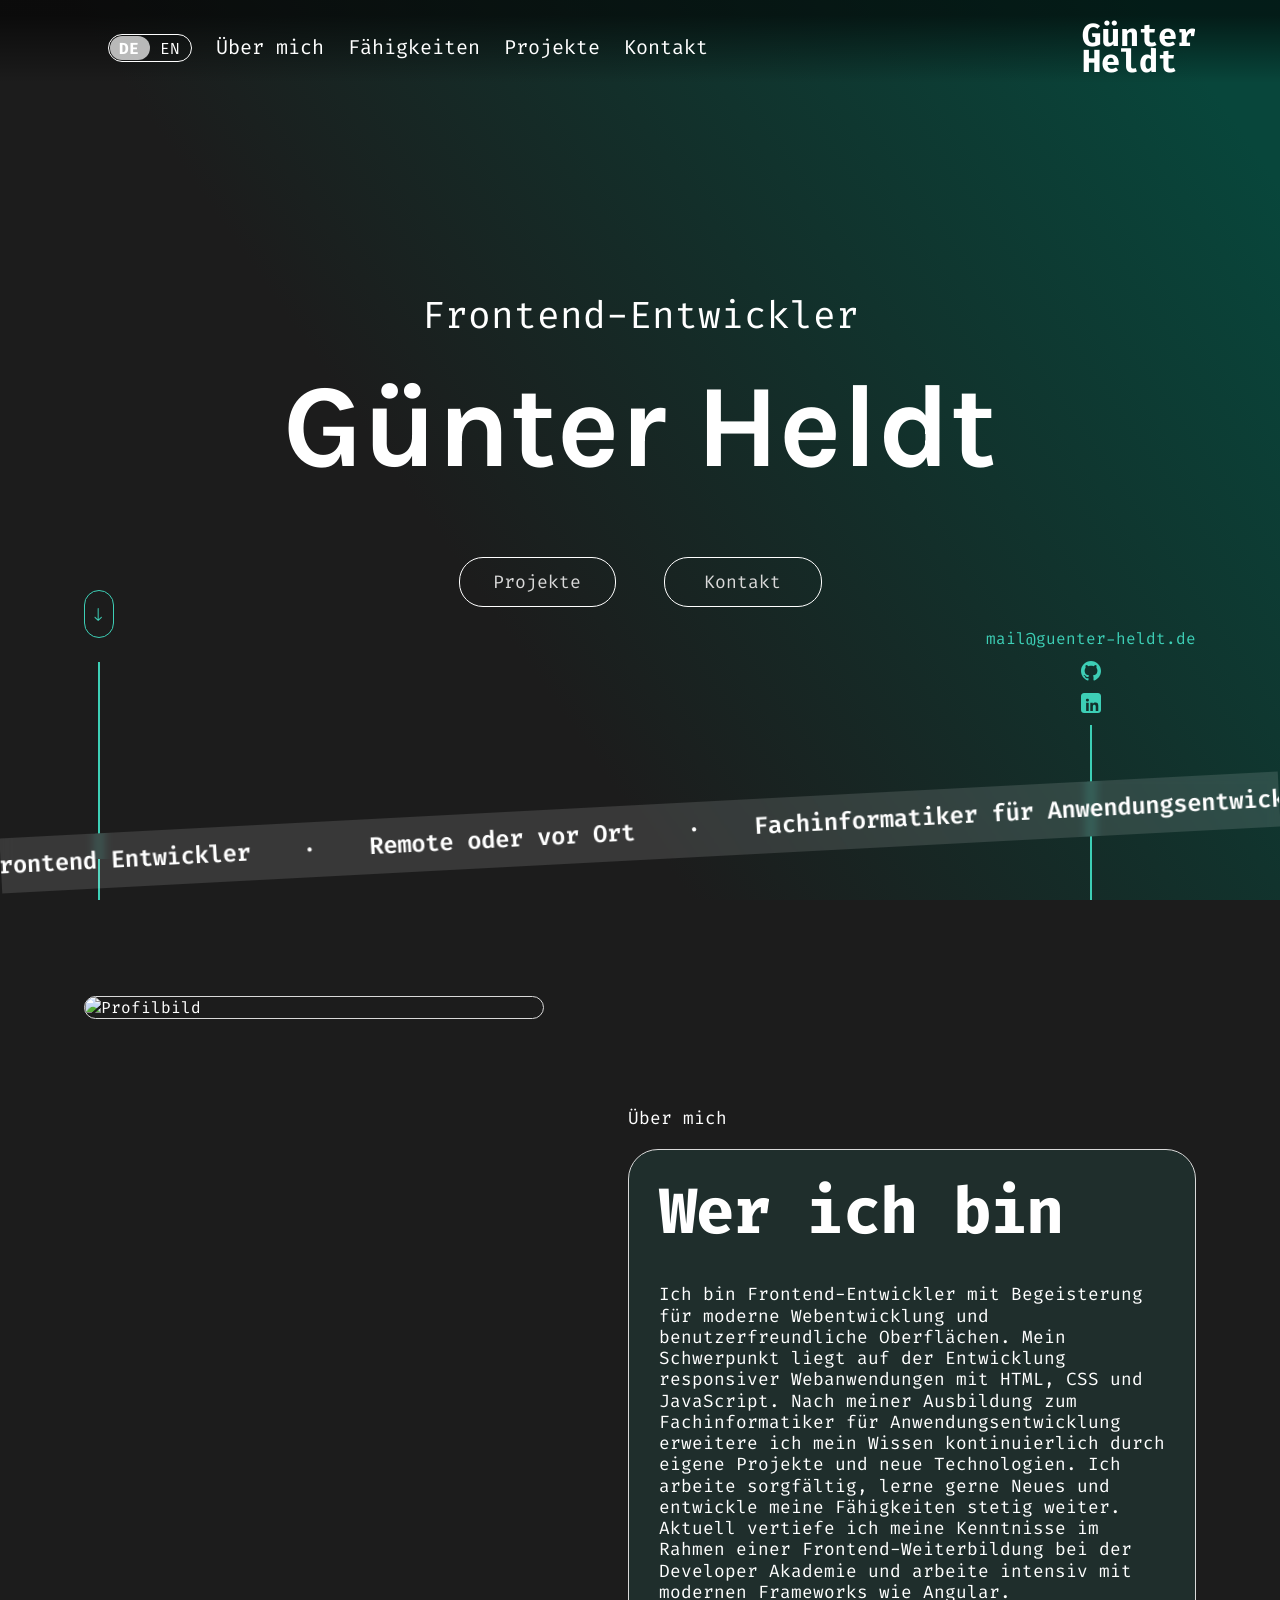
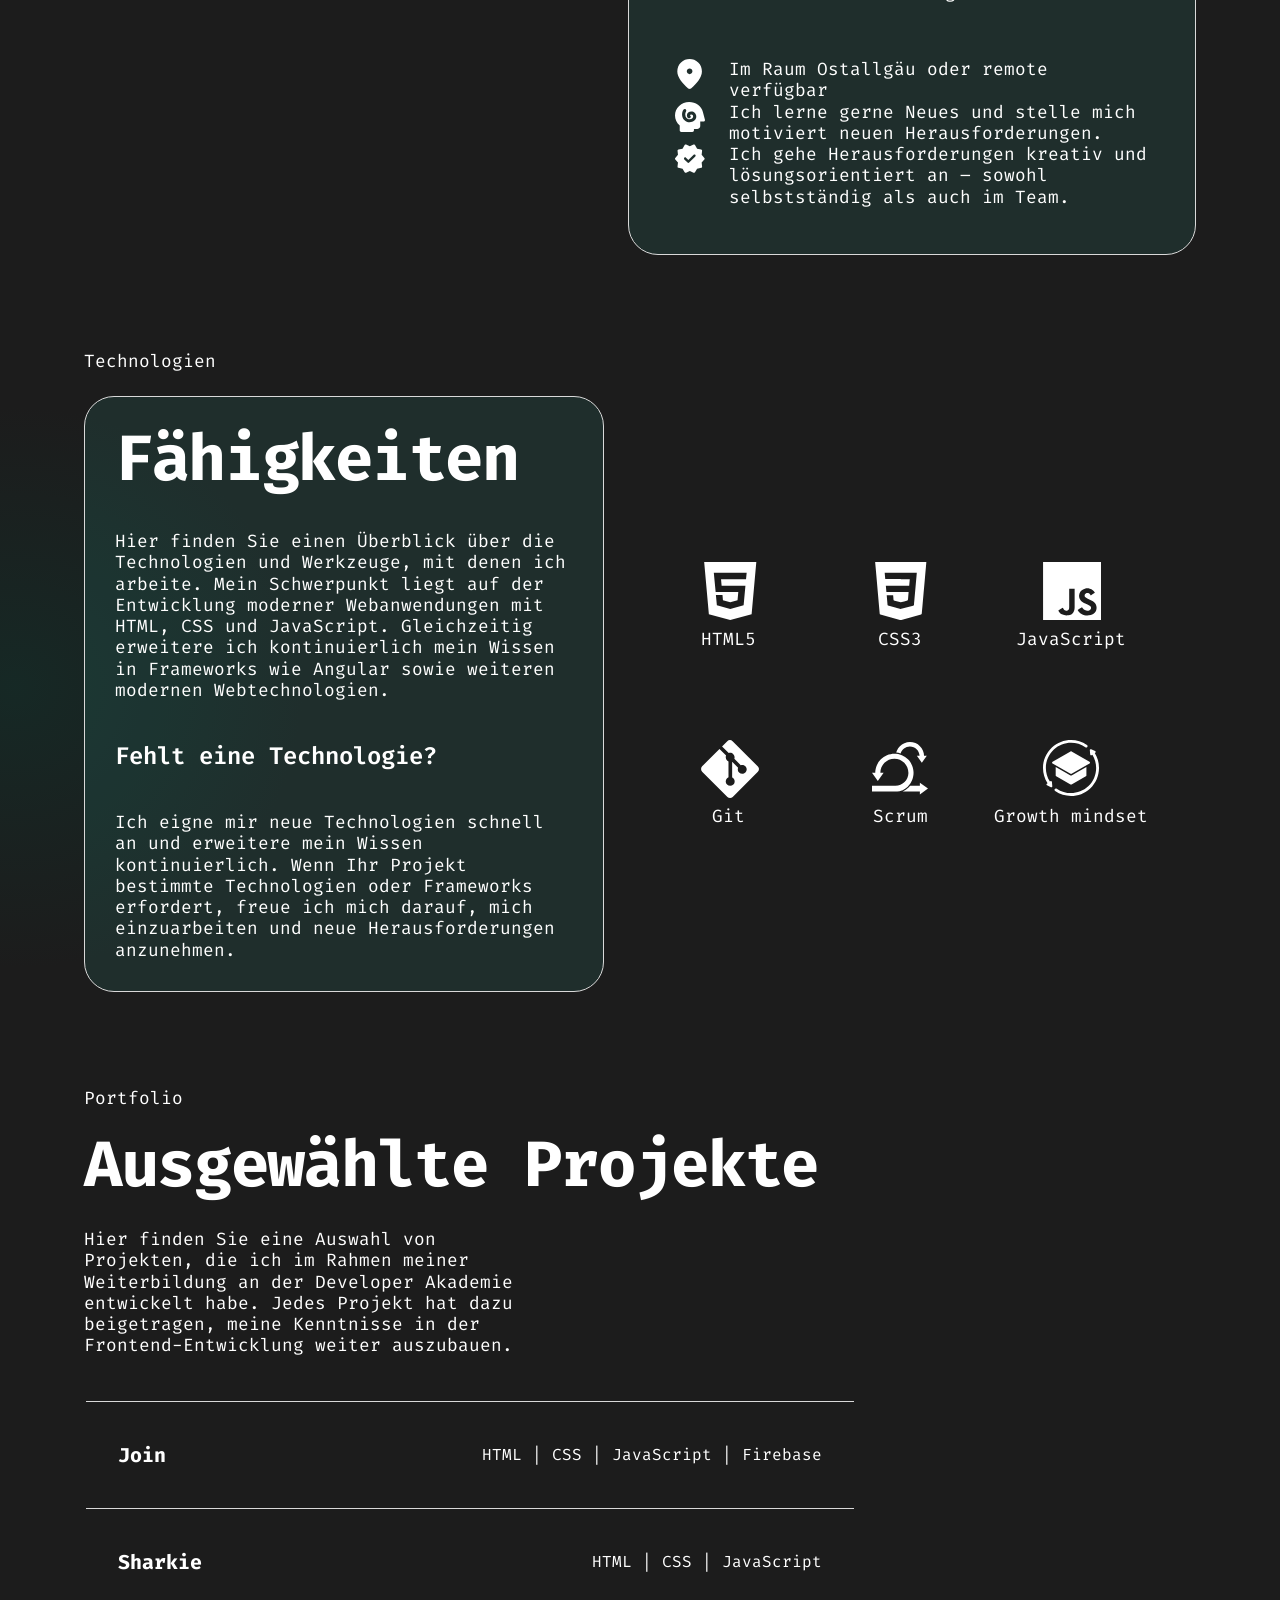
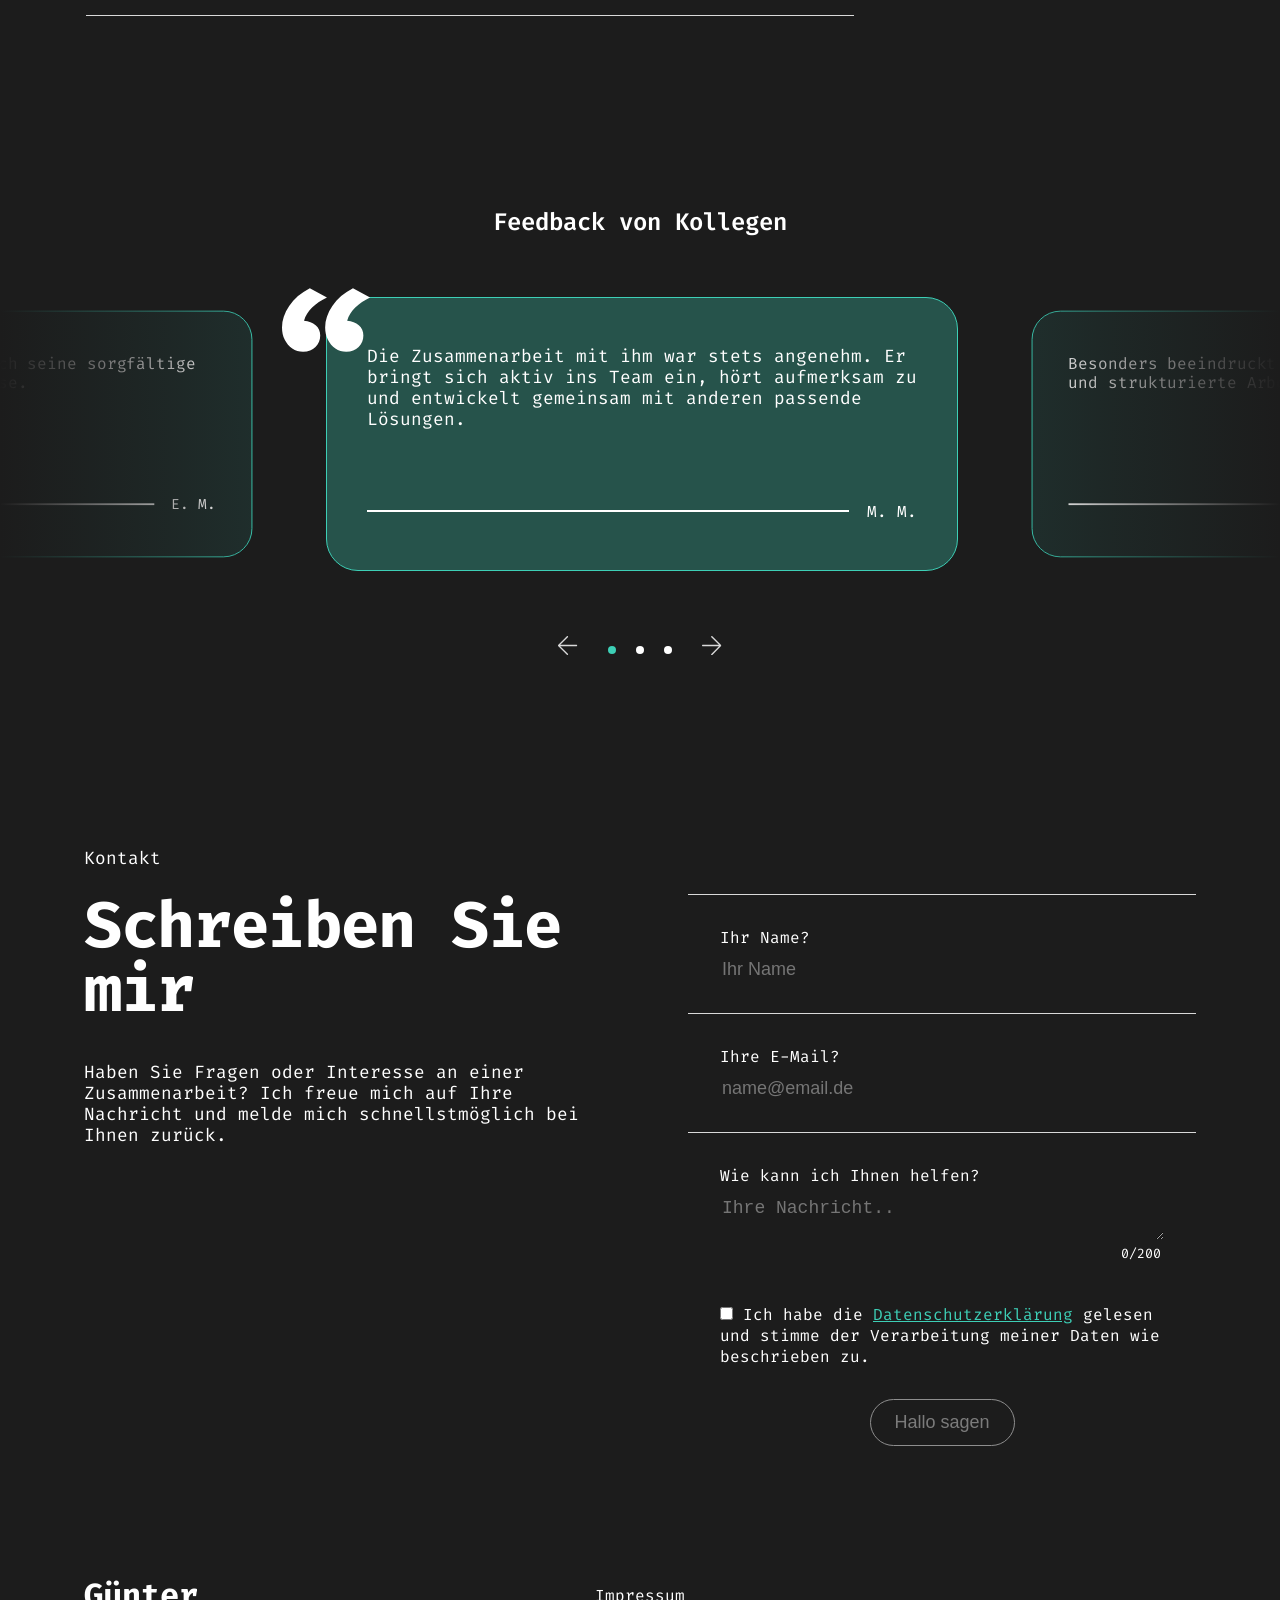
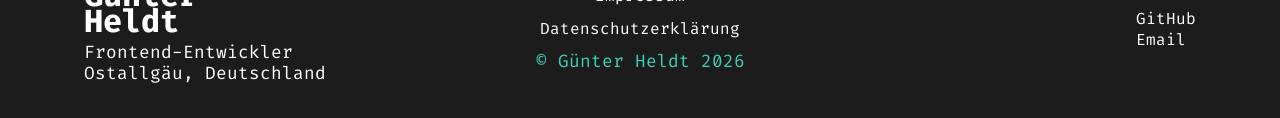
==== index.html @ fe618515 "refactor: style classes hover" ====
<!doctype html>
<html lang="de">
  <head>
    <meta charset="UTF-8" />
    <meta name="viewport" content="width=device-width, initial-scale=1.0" />
    <link rel="stylesheet" href="style.css" />
    <link rel="stylesheet" href="style/home-section.css" />
    <link rel="stylesheet" href="style/aboutme-section.css" />
    <link rel="stylesheet" href="style/skills-section.css" />
    <link rel="stylesheet" href="style/projects-section.css" />
    <link rel="stylesheet" href="style/contact-section.css" />
    <link rel="stylesheet" href="style/recommendation-section.css" />
    <link rel="stylesheet" href="style/dialog.css" />
    <link rel="stylesheet" href="style/imprint-privacypolicy.css" />
    <link rel="stylesheet" href="style/nav-footer.css" />
    <link rel="stylesheet" href="style/responsive.css" />
    <link rel="apple-touch-icon" sizes="57x57" href="assets/favicon/apple-icon-57x57.png" />
    <link rel="apple-touch-icon" sizes="60x60" href="assets/favicon/apple-icon-60x60.png" />
    <link rel="apple-touch-icon" sizes="72x72" href="assets/favicon/apple-icon-72x72.png" />
    <link rel="apple-touch-icon" sizes="76x76" href="assets/favicon/apple-icon-76x76.png" />
    <link rel="apple-touch-icon" sizes="114x114" href="assets/favicon/apple-icon-114x114.png" />
    <link rel="apple-touch-icon" sizes="120x120" href="assets/favicon/apple-icon-120x120.png" />
    <link rel="apple-touch-icon" sizes="144x144" href="assets/favicon/apple-icon-144x144.png" />
    <link rel="apple-touch-icon" sizes="152x152" href="assets/favicon/apple-icon-152x152.png" />
    <link rel="apple-touch-icon" sizes="180x180" href="assets/favicon/apple-icon-180x180.png" />
    <link
      rel="icon"
      type="image/png"
      sizes="192x192"
      href="assets/favicon/android-icon-192x192.png"
    />
    <link rel="icon" type="image/png" sizes="32x32" href="assets/favicon/favicon-32x32.png" />
    <link rel="icon" type="image/png" sizes="96x96" href="assets/favicon/favicon-96x96.png" />
    <link rel="icon" type="image/png" sizes="16x16" href="assets/favicon/favicon-16x16.png" />
    <link rel="manifest" href="assets/favicon/manifest.json" />
    <meta name="msapplication-TileColor" content="#ffffff" />
    <meta name="msapplication-TileImage" content="assets/favicon/ms-icon-144x144.png" />
    <meta name="theme-color" content="#ffffff" />
    <title>Günter Heldt</title>
    <script src="assets/icons/svg-library.js" defer></script>
    <script src="scripts/home-section.js" defer></script>
    <script src="scripts/aboutme-section.js" defer></script>
    <script src="scripts/skill-section.js" defer></script>
    <script src="scripts/projects-section.js" defer></script>
    <script src="scripts/recommendation-section.js" defer></script>
    <script src="scripts/contact-section.js" defer></script>
    <script src="scripts/i18n.js" defer></script>
    <script src="scripts/dialog.js" defer></script>
    <script src="scripts/templates/project-template.js" defer></script>
    <script src="scripts/footer.js" defer></script>
    <script src="script.js" defer></script>
  </head>
  <body onload="init()">
    <div class="navbar-background">
      <nav class="navbar">
        <div class="navbar-left" id="navbar-left">
          <input type="checkbox" id="toggle-language" class="input-language-toggle" />
          <label class="switch" id="language-switch" for="toggle-language">
            <span class="de">DE</span>
            <span class="en">EN</span>
          </label>
          <ul class="nav-links" id="nav-links">
            <li><a href="#aboutme" data-key="about-me">Über mich</a></li>
            <li><a href="#skills" data-key="skills">Fähigkeiten</a></li>
            <li><a href="#projects" data-key="projects">Projekte</a></li>
            <li><a href="#contact" data-key="contact">Kontakt</a></li>
          </ul>
        </div>
        <a href="/index.html" class="navbar-name-link">
          <span class="navbar-firstname">Günter</span>
          <span class="navbar-lastname">Heldt</span>
        </a>
        <button class="menu-toggle-button" id="menu-toggle" aria-label="Toggle Menu">
          <span class="menu-icon"></span>
          <span class="menu-icon"></span>
          <span class="menu-icon"></span>
        </button>
      </nav>
    </div>
    <div class="home-section-background">
      <section id="home" class="home-section">
        <p class="home-title" data-key="home-title">Frontend Entwickler</p>
        <h1 class="home-name" data-key="home-name">Günter Heldt</h1>
        <div class="title-buttons-container">
          <a class="home-button button" href="#projects">
            <span class="home-button-text" data-text="Projekte" data-key="projects">Projekte</span>
          </a>
          <a class="home-button button" href="#contact">
            <span class="home-button-text" data-text="Kontakt" data-key="contact">Kontakt</span>
          </a>
        </div>
        <div class="info-strip">
          <div class="info-track"></div>
        </div>
        <div class="scroll-down-container">
          <div class="scroll-down-arrow" id="scroll-down-arrow"></div>
          <div class="scroll-line" id="scroll-down-line"></div>
        </div>
        <div class="social-links-homeview">
          <div class="social-links-container" id="social-links-container">
            <a id="email-link" class="email-link" href="mailto: mail@guenter-heldt.de"></a>
          </div>
          <div class="social-links-line" id="social-links-line"></div>
        </div>
      </section>
    </div>
    <section id="aboutme">
      <div class="aboutme-section-content">
        <div class="aboutme-image-container">
          <img src="assets/images/profile/profile.jpg" alt="Profilbild" class="aboutme-image" />
        </div>
        <div class="aboutme-wrapper">
          <p class="aboutme-text-intro" data-key="about-me">Über mich</p>
          <div class="aboutme-text-container text-border-container">
            <h2 data-key="about-me-title">Wer bin ich</h2>
            <p data-key="about-me-description"></p>
            <ul>
              <li>
                <div id="location-icon"></div>
                <p data-key="about-me-location-text"></p>
              </li>
              <li>
                <div id="cognition-icon"></div>
                <p data-key="about-me-cognition-text"></p>
              </li>
              <li>
                <div id="releases-icon"></div>
                <p data-key="about-me-releases-text"></p>
              </li>
            </ul>
          </div>
        </div>
      </div>
    </section>
    <div class="skills-section-background">
      <section id="skills">
        <p class="section-headline" data-key="technologies">Technologien</p>
        <div class="skills-section-content">
          <div class="skillset-container text-border-container">
            <h2 data-key="skills"></h2>
            <p data-key="skills-description"></p>
            <h3 data-key="skills-other"></h3>
            <p data-key="skills-other-description"></p>
          </div>
          <div class="skill-badges-container" id="skill-badges-container"></div>
        </div>
      </section>
    </div>
    <section id="projects">
      <p class="section-headline" data-key="projects-intro">Portfolio</p>
      <div class="project-section-content">
        <div class="projects-head">
          <h2 data-key="projects-title">Ausgewählte Projekte</h2>
          <p class="project-description" data-key="projects-description">
            Entdecken Sie hier eine Auswahl meiner Arbeiten die ich während meiner Fortbildung bei
            der Developer Akademie erstellt habe.
          </p>
        </div>
        <div class="projects-list-container">
          <ul id="project-list" class="project-list">
            <li id="project-1" class="project-item"></li>
            <li id="project-2" class="project-item"></li>
          </ul>
          <div id="project-info-container" class="project-info-container"></div>
        </div>
      </div>
    </section>
    <section class="recommendation-section" id="recommendation">
      <div class="recommendation-section-content">
        <h3 class="recommendation-title" data-key="recommendation-title">
          Was meine Kollegen über mich sagen
        </h3>
        <div class="recommendation-slider-container" id="recommendation-slider-container">
          <div class="card-slider-container" id="card-slider-container">
            <div class="recommendation-card">
              <div class="quote-icon"></div>
              <p data-key="recommendation-description-1"></p>
              <div class="recommendation-author" data-key="recommendation-author-1">
                <div class="line"></div>
                <span class="colleagues">M. M.</span>
              </div>
            </div>
            <div class="recommendation-card">
              <div class="quote-icon"></div>
              <p data-key="recommendation-description-2"></p>
              <div class="recommendation-author" data-key="recommendation-author-2">
                <div class="line"></div>
                <span class="colleagues">E. M.</span>
              </div>
            </div>
            <div class="recommendation-card">
              <div class="quote-icon"></div>
              <p data-key="recommendation-description-3"></p>
              <div class="recommendation-author" data-key="recommendation-author-3">
                <div class="line"></div>
                <span class="colleagues">P. H.</span>
              </div>
            </div>
          </div>
        </div>
        <div class="recommendation-controls">
          <button class="recommendation-button-left button" id="prev-recommendation"></button>
          <div class="recommendation-dots-container" id="recommendation-dots-container"></div>
          <button class="recommendation-button-right button" id="next-recommendation"></button>
        </div>
      </div>
    </section>
    <section id="contact">
      <p class="content-headline" data-key="contact-intro">Kontaktieren Sie mich</p>
      <div class="contact-section-content">
        <div class="contact-left-part">
          <h2 data-key="contact-write-me">Schreiben Sie mir</h2>
          <p data-key="contact-description"></p>
        </div>
        <div class="contact-right-part">
          <form class="contact-form" id="contact-form" novalidate>
            <div class="form-group">
              <label for="name" data-key="contact-name">Ihr Name?</label>
              <input
                type="text"
                id="name"
                name="name"
                data-placeholder-key="contact-name-placeholder"
                required
              />
              <small class="validation-message" id="name-validation"></small>
            </div>
            <div class="form-group">
              <label for="email" data-key="contact-email">Ihre E-Mail?</label>
              <input
                type="email"
                id="email"
                name="email"
                data-placeholder-key="contact-email-placeholder"
                required
              />
              <small
                class="validation-message"
                id="email-validation"
                data-key="contact-email-validation"
              ></small>
            </div>
            <div class="form-group">
              <label for="message" data-key="contact-message">Wie kann ich Ihnen helfen?</label>
              <textarea
                id="message"
                name="message"
                data-placeholder-key="contact-message-placeholder"
                required
              ></textarea>
              <small
                class="validation-message"
                id="message-validation"
                data-key="contact-message-validation"
              ></small>
              <small class="char-count"><span id="char-count">0</span>/200</small>
            </div>
            <div class="form-group">
              <label for="privacy">
                <input type="checkbox" id="privacy" name="privacy" required />
                <span data-key="contact-privacy-prefix"></span>
                <a
                  class="imprint-privacy-policy-link"
                  role="button"
                  tabindex="0"
                  data-key="footer-privacy"
                >
                </a>
                <span data-key="contact-privacy-suffix"></span>
              </label>
              <small
                class="validation-message"
                id="privacy-validation"
                data-key="contact-privacy-validation"
              ></small>
            </div>
            <button
              class="send-button button"
              id="send-button"
              type="submit"
              data-key="contact-send"
              disabled
            ></button>
          </form>
        </div>
      </div>
    </section>
    <footer class="footer">
      <div class="footer-info">
        <a href="#home" class="navbar-name-link">
          <span class="navbar-firstname">Günter</span>
          <span class="navbar-lastname">Heldt</span>
        </a>
        <p class="footer-title" data-key="footer-title">Webentwickler</p>
        <p class="footer-location">Ostallgäu, Deutschland</p>
      </div>
      <div class="footer-middle">
        <a class="footer-legal-privacy" id="footer-impressum" data-key="footer-legal"></a>
        <a class="footer-legal-privacy" id="footer-privacy-policy" data-key="footer-privacy"></a>
        <p class="footer-copyright">&copy; Günter Heldt 2026</p>
      </div>
      <ul class="social-links">
        <li>
          <a href="https://github.com/guhe78" target="_blank" data-key="footer-github">GitHub</a>
        </li>
        <li><a href="mailto:mail@guenter-heldt.de" data-key="footer-email">Email</a></li>
      </ul>
    </footer>
    <dialog id="dialog"></dialog>
  </body>
</html>
---- style.css ----
@font-face {
  font-family: "Karla";
  font-style: normal;
  src: url("assets/fonts/karla/Karla-VariableFont_wght.ttf");
  font-weight: 100 900;
  font-display: swap;
}

@font-face {
  font-family: "Fira Code";
  font-style: normal;
  src: url("assets/fonts/fira_code/FiraCode-VariableFont_wght.ttf");
  font-weight: 100 900;
  font-display: swap;
}

:root {
  --section-width: 1440px;

  /* Farben */
  --color-dark: #1c1c1c;
  --color-dark-green: rgba(8, 70, 59, 1);
  --color-light-gray: rgb(217, 217, 217);

  --color-white-12: rgba(255, 255, 255, 0.12);
  --color-white-50: rgba(255, 255, 255, 0.5);
  --color-white-70: rgba(255, 255, 255, 0.7);
  --color-white-100: rgba(255, 255, 255, 1);
  --transparent: rgba(0, 0, 0, 0);
  --color-black-60: rgba(0, 0, 0, 0.6);
  --color-black-90: rgba(0, 0, 0, 0.9);
  --color-black-100: rgba(0, 0, 0, 1);
  --color-teal-10: rgba(61, 207, 182, 0.1);
  --color-teal-30: rgba(61, 207, 182, 0.3);
  --color-teal-100: rgba(61, 207, 182, 1);
  --color-dark-35: rgba(28, 28, 28, 0.35);
  --color-dark-100: rgba(28, 28, 28, 1);
  --color-dark-green-30: rgba(8, 70, 59, 0.3);
  --color-dark-gray: rgb(61, 61, 61);
}

* {
  margin: 0;
  box-sizing: border-box;
  scroll-behavior: smooth;
}

html {
  scroll-padding-top: 50px;
}

body {
  background-color: var(--color-dark-100);
  color: var(--color-white-100);
  display: flex;
  flex-direction: column;
  align-items: center;
  font-family: "Fira Code";

  overflow-x: hidden;

  gap: 96px;

  hyphens: auto;
}

section {
  max-width: var(--section-width);
  width: 100%;
  padding: 0 clamp(16px, calc(-13.714px + 7.619vw), 96px);

  display: flex;
  flex-direction: column;
  justify-content: center;
  gap: 24px;
}

h1 {
  font-family: "Karla";
  font-size: clamp(3.875rem, 6.286vw + 2.343rem, 8rem);
  font-weight: 700;
  line-height: 1.1;
  margin: 0;
}

h2 {
  font-family: "Fira Code";
  font-size: 4rem;
  letter-spacing: -0.02em;
  line-height: 1;
  margin: 0;
}

h3 {
  font-size: 1.5rem;
  font-weight: 600;
  line-height: 1.3;
  margin: 0;
}

h4 {
  font-size: clamp(1.1rem, 1.5vw, 1.25rem);
  font-weight: 600;
  line-height: 1.4;
  margin: 0;
}

p {
  font-size: clamp(1rem, 0.9678rem + 0.1747vw, 1.125rem);
  line-height: 1.2;
  margin: 0;
}

a {
  text-decoration: none;
  color: var(--color-white-100);
}

a:hover {
  cursor: pointer;
}

ul {
  padding: 0;
}

.karla-font {
  font-family: "Karla";
}

.fira-font {
  font-family: "Fira Code";
}

.button {
  background-color: transparent;
  color: var(--color-light-gray);
  font-size: 18px;

  text-align: center;
}

.button:hover {
  cursor: pointer;
}

.section-content {
  display: flex;
  justify-content: center;
  align-items: center;
  gap: 64px;
}

.text-border-container {
  display: flex;
  flex-direction: column;

  border: 1px solid #d9d9d9;
  background-color: #3dcfb61a;
  border-radius: 30px;
  padding: 30px;
  gap: 40px;
}

p.font-bold {
  font-weight: bold;
}

.text-side-by-side {
  display: flex;
  justify-content: space-between;
  padding: 32px;
}
---- style/home-section.css ----
.home-section-background {
  width: 100%;
  display: flex;
  flex-direction: column;
  align-items: center;
  background: linear-gradient(
    55.22deg,
    var(--color-dark-100) 36.26%,
    var(--color-dark-green) 93.28%
  );

  position: relative;
  z-index: 1;
  overflow-x: clip;
}

.home-section {
  height: 100vh;

  display: flex;
  flex-direction: column;
  align-items: center;
  justify-content: center;

  overflow-x: clip;
}

.home-title {
  font-family: "Fira Code";
  font-size: clamp(1.5rem, 1.404vw + 1.237rem, 2.5rem);
  text-align: center;
}

.home-name {
  text-align: center;
  white-space: nowrap;
}

.title-buttons-container {
  display: flex;
  max-width: 363px;
  width: 100%;
  gap: 48px;
  padding-top: 40px;
}

.home-button {
  padding: 12px 24px;
  border: 1px solid var(--color-white-100);
  border-radius: 24px;
  width: min(172px, 100%);
  overflow: hidden;
}

.home-button:hover {
  color: var(--color-white-50);
  border: 1px solid var(--color-white-50);
}

.home-button-text {
  position: relative;
  display: inline-block;
  white-space: nowrap;
}

.home-button-text::after {
  content: attr(data-text);
  position: absolute;
  left: 700%;
  top: 0;
  white-space: nowrap;
}

.home-button:hover .home-button-text {
  animation: homeButtonSwap 2s ease-in-out infinite;
}

@keyframes homeButtonSwap {
  0% {
    transform: translateX(0);
  }
  100% {
    transform: translateX(-700%);
  }
}

.info-strip {
  transform: rotate(-3deg);
  position: absolute;
  bottom: 40px;

  padding: 12px 32px;

  display: flex;
  align-items: center;
  background-color: var(--color-white-12);
  backdrop-filter: blur(5.3px);

  overflow: hidden;
  width: 100%;

  pointer-events: none;
  z-index: 3;
}

.info-track {
  display: flex;
  align-items: center;
  gap: 56px;
}

.info-track svg {
  flex-shrink: 0;
  display: block;
}

.info-item {
  flex-shrink: 0;
}

.scroll-down-container,
.social-links-homeview {
  position: absolute;
  bottom: 0;
  color: var(--color-teal-100);

  display: flex;
  flex-direction: column;
  align-items: center;
}

.scroll-down-container {
  left: clamp(16px, calc(-13.714px + 7.619vw), 96px);
  gap: 24px;
}

.scroll-down-arrow:hover {
  cursor: pointer;
  background-color: var(--color-white-50);
}

.social-links-homeview {
  right: clamp(16px, calc(-13.714px + 7.619vw), 96px);
  gap: 12px;
}

.email-text {
  writing-mode: sideways-lr;
}

.email-symbol {
  width: 20px;
  height: 20px;
}

.social-links-container {
  display: flex;
  flex-direction: column;
  justify-content: center;
  align-items: center;
  gap: 12px;
  transform: none;
}

.social-links-container a {
  color: var(--color-teal-100);
  display: inline-flex;
  align-items: center;
  justify-content: center;
  transform: none;

  position: relative;
}

.social-links-container a:hover {
  cursor: pointer;
  color: var(--color-white-100);
}

.social-links-container a::after {
  font-size: 24px;
  content: "•";
  position: absolute;
  left: 20px;
  top: 50%;
  transform: translateY(-50%);

  opacity: 0;
  transition: opacity 0.3s;
}

.social-links-container a:hover::after {
  opacity: 1;
}

.scroll-down-arrow {
  display: flex;
  justify-content: center;
  align-items: center;
  width: 30px;
  height: 48px;
  border: 1px solid var(--color-teal-100);
  border-radius: 100px;
}

.scroll-down-arrow svg {
  color: var(--color-teal-100);
  display: block;
  animation: scrollArrowDownBounce 1.4s ease-in-out infinite;
  will-change: transform;
}

@keyframes scrollArrowDownBounce {
  0% {
    transform: translateY(0);
  }
  50% {
    transform: translateY(8px);
  }
  100% {
    transform: translateY(0);
  }
}

.scroll-line {
  height: clamp(224px, calc(218.057px + 1.524vw), 240px);
}

.social-links-line {
  height: clamp(112px, calc(84.514px + 7.048vw), 186px);
}

.scroll-line,
.social-links-line {
  border: 1px solid var(--color-teal-100);
}

.make-visible {
  display: flex;
}

.make-not-visible {
  display: none;
}
---- style/aboutme-section.css ----
.aboutme-section-content {
  display: flex;
  justify-content: space-between;
  gap: clamp(16px, calc(-13.714px + 7.619vw), 96px);
}

.aboutme-image-container {
  flex: 1;
  width: fit-content;
}

.aboutme-image-container img {
  display: block;
  width: min(100%, 568px);
  height: auto;
  border: 1px solid var(--color-light-gray);
  border-radius: 30px;
}

.aboutme-wrapper {
  display: flex;
  flex-direction: column;
  gap: 20px;

  margin-top: 112px;
}

.aboutme-text-container {
  flex: 1;
  width: 100%;
  max-width: 568px;
}

.aboutme-text-container ul {
  list-style: none;
}

.aboutme-text-container ul li {
  display: flex;
  gap: 24px;
}
---- style/skills-section.css ----
.skills-section-background {
  width: 100%;
  display: flex;
  justify-content: center;
  background: radial-gradient(
    22.43% 43.85% at 1.22% 52.45%,
    var(--color-dark-green-30) 0%,
    var(--color-dark-100) 100%
  );
}

.skills-section-content {
  display: flex;
  align-items: center;
  justify-content: center;
}

.skillset-container {
  max-width: 520px;
  width: 100%;
}

.skill-badges-container {
  display: flex;
  justify-content: center;

  flex-wrap: wrap;
  gap: clamp(40px, calc(28.114px + 3.048vw), 72px);
}

.skill-item {
  display: flex;
  flex-direction: column;
  justify-content: space-between;
  align-items: center;
  gap: 8px;
  max-width: 50%;
  width: 104px;
  height: 110px;
  overflow: visible;

  padding: 10px 14px;
}

.skill-item svg {
  transition: transform 0.3s ease;
}

.skill-item svg:hover {
  scale: 1.1;
}

.skill-item p {
  text-align: center;
  white-space: nowrap;
}
---- style/projects-section.css ----
.projects-section {
  gap: 32px;
}

.project-head-intro {
  position: absolute;
  top: -40px;
  left: 0px;
}

.projects-section > div {
  width: 100%;
}

.projects-list-container {
  display: flex;
  justify-content: center;
  gap: 41px;
  padding-top: 32px;
}

.project-info-container {
  display: flex;
  justify-content: center;
  align-items: center;
  width: clamp(180px, 30vw, 300px);
}

.project-description {
  width: clamp(0px, 100%, 456px);
  max-width: 100%;
  padding-top: 32px;
}

.project-list {
  list-style: none;
  padding: 12px 0;
  width: clamp(600px, 60vw, 880px);
}

.project-item {
  display: flex;
  justify-content: space-between;
  padding: 40px 32px;
  border-top: 1px solid var(--color-light-gray);
}

.project-list .project-item:last-child {
  border-bottom: 1px solid var(--color-light-gray);
}

.project-item:hover {
  background-color: var(--color-white-12);
  cursor: pointer;
}

.project-image {
  position: relative;
  display: inline-block;
}

.project-image img {
  width: 100%;
  max-width: 295px;
  border-radius: 16px;
}

.project-image::after {
  border-radius: 16px;

  content: "";
  position: absolute;
  top: 15px;
  left: 15px;
  width: 100%;
  height: 100%;
  z-index: -1;

  background: repeating-linear-gradient(
    135deg,
    var(--color-white-100) 0 1.5px,
    transparent 0px 15px
  );
}

.project-1 {
  align-self: flex-start;
}

.project-2 {
  align-self: center;
}

.project-3 {
  align-self: flex-end;
}

.project-name {
  font-weight: bold;
  font-size: 1.25rem;
}

.project-tech {
  display: flex;
  align-items: center;
}

.project-dialog-content {
  background: linear-gradient(
    55.22deg,
    var(--color-dark-100) 36.26%,
    var(--color-dark-green) 93.28%
  );
  max-width: 1248px;
  width: 100%;
  max-height: min(90dvh, 900px);
  overflow: hidden;
  padding: 91px 80px;
  border: 1px solid rgba(61, 207, 182, 1);
  border-radius: 30px;
  display: flex;
  align-items: center;
  gap: 56px;

  font-family: "Karla";
  position: relative;
}

.project-dialog-content img {
  width: 100%;
  max-width: 420px;
  max-height: 280px;
  height: auto;

  object-fit: cover;
  border-radius: 30px;
}

.project-info-dialog {
  width: 100%;
  max-width: 474px;
  height: 100%;
  max-height: 496px;
  gap: 40px;
  display: flex;
  flex-direction: column;
  align-items: flex-start;
  justify-content: flex-start;

  overflow-y: auto;
  min-height: 0;
}

.project-info-header {
  display: flex;
  flex-direction: column;
  align-items: flex-start;
}

.project-info-dialog p {
  display: flex;
  gap: 4px;
  text-align: justify;
  hyphens: auto;
}

.project-info-tech {
  display: flex;
  flex-direction: column;
  gap: 24px;
}

.project-icons {
  display: flex;
  align-items: center;

  flex-wrap: wrap;
  gap: 16px;
}

.project-icon {
  display: flex;
  align-items: center;
  gap: 4px;
}

.project-links-container {
  display: flex;
  gap: 32px;
}

.project-link-button {
  display: inline-flex;
  justify-content: center;
  align-items: center;
  border: 1px solid var(--color-white-100);
  border-radius: 100px;

  padding: 12px 24px;
  gap: 4px;
  white-space: nowrap;
}

.project-link-button svg {
  width: 11px;
  height: 11px;
  transition: transform 0.1s ease-in;
}

.project-link-button:hover {
  color: var(--color-teal-100);
  border: 1px solid var(--color-teal-100);
}

.project-link-button:hover svg {
  transform: translateX(3px) translateY(-3px);
}

.project-number {
  font-family: "Karla";
  font-size: 3rem;
  line-height: 1;
  margin: 0;
}

.close-dialog-button {
  color: var(--color-white-100);
  top: 48px;
}

.next-project-button {
  font-size: 18px;
  bottom: 48px;
  gap: 8px;
}

.next-project-button span {
  font-family: "Karla";
}

.close-dialog-button svg:hover {
  transform: scale(1.3);
}

.next-project-button:hover {
  color: var(--color-white-100);
}

.next-project-button svg {
  transition: transform 0.1s ease-in;
}

.next-project-button:hover svg {
  transform: translateX(5px);
}

.close-dialog-button,
.next-project-button {
  cursor: pointer;

  position: absolute;
  right: 80px;

  display: flex;
  justify-content: center;
  align-items: center;

  background-color: transparent;
  color: var(--color-teal-100);
  border: none;
}
---- style/contact-section.css ----
.contact-section-content {
  display: flex;
  gap: 96px;
}

.contact-left-part {
  display: flex;
  flex-direction: column;
  gap: 40px;
}

.contact-right-part {
  display: flex;
  flex-direction: column;
  align-items: center;
  justify-content: center;
}

.contact-left-part,
.contact-right-part {
  flex: 1;
}

.contact-form {
  display: flex;
  flex-direction: column;
  justify-content: center;
}

.contact-form > div {
  border-top: 1px solid var(--color-light-gray);
  padding: 32px;
  display: flex;
  flex-direction: column;
  gap: 10px;
}

.contact-form > div:last-of-type {
  border-top: none;
}

.contact-form input:not([type="checkbox"]),
.contact-form textarea {
  font-size: 18px;
  background-color: transparent;
  border: none;
  border-radius: 8px;
  color: var(--color-light-gray);
}

.contact-form input:not([type="checkbox"]):hover,
.contact-form textarea:hover {
  cursor: text;
  background-color: var(--color-white-12);
  border-radius: 8px;
}

.contact-form input[type="checkbox"]:hover {
  cursor: pointer;
}

.contact-form input:-webkit-autofill,
.contact-form input:-webkit-autofill:hover,
.contact-form input:-webkit-autofill:focus,
.contact-form textarea:-webkit-autofill,
.contact-form textarea:-webkit-autofill:hover,
.contact-form textarea:-webkit-autofill:focus {
  -webkit-box-shadow: 0 0 0 1000px var(--color-dark-gray) inset;
  -webkit-text-fill-color: var(--color-light-gray);
  caret-color: var(--color-light-gray);
}

.form-group {
  position: relative;
}

.validation-message {
  position: absolute;
  color: red;
  bottom: 10px;
}

.char-count {
  position: absolute;
  bottom: 10px;
  right: 35px;
}

.char-count-not-valid {
  color: red;
}

.send-button {
  align-self: center;
  padding: 12px 24px;
  border: 1px solid var(--color-white-100);
  border-radius: 24px;
}

.send-button:disabled {
  opacity: 0.5;
  cursor: not-allowed;
}

.send-button:not(:disabled) {
  cursor: pointer;
}

.send-button:not(:disabled):hover {
  color: var(--color-white-50);
  border-color: var(--color-white-50);
}

.reaction-message-dialog {
  background: linear-gradient(
    55.22deg,
    var(--color-dark-100) 36.26%,
    var(--color-dark-green) 93.28%
  );
  max-width: 1248px;
  width: 100%;
  padding: clamp(12px, calc(-5.895px + 5.965vw), 80px);
  border: 1px solid rgba(61, 207, 182, 1);
  border-radius: 30px;
  display: flex;
  flex-direction: column;
  align-items: center;

  font-family: "Karla";
  font-size: clamp(1.125rem, 1.0263rem + 0.5263vw, 1.5rem);
}
---- style/recommendation-section.css ----
.recommendation-section {
  padding: 0 0;
}

.recommendation-section-content {
  display: flex;
  flex-direction: column;
  align-items: center;
  justify-content: space-between;
  padding: clamp(16px, calc(-13.714px + 7.619vw), 96px) 0;
  gap: 48px;
}

.recommendation-title {
  text-align: center;
}

.recommendation-author {
  display: flex;
  align-items: center;
  gap: 18px;
}

.line {
  flex-grow: 1;
  height: 2px;
  background-color: var(--color-white-100);
}

.colleagues {
  white-space: nowrap;
}

.quote-icon {
  display: none;
  position: absolute;

  top: -10px;
  left: -45px;
  z-index: 9999;
}

.quote-icon svg {
  color: var(--color-white-100);
  width: 89px;
  height: 64px;
}

.main-card .quote-icon {
  display: block;
}

.recommendation-controls {
  display: flex;
  justify-content: center;
  align-items: center;
  gap: 20px;
}

.recommendation-button-left,
.recommendation-button-right {
  gap: 8px;
  border: none;
  width: 40px;
  height: 40px;
}

.recommendation-button-left:hover,
.recommendation-button-right:hover {
  background-color: transparent;
  transform: translateX(5px);
}

.recommendation-button-left:hover {
  transform: translateX(-5px);
}

.recommendation-dots-container {
  display: flex;
  justify-content: center;
  align-items: center;
  gap: 20px;
}

.recommendation-dot.active {
  color: var(--color-teal-100);
}

.recommendation-slider-container {
  width: 100%;
  overflow-y: visible;
  overflow-x: hidden;
  position: relative;
  padding: 10px 0;
}

.recommendation-slider-container::before,
.recommendation-slider-container::after {
  content: "";
  position: absolute;
  top: 0;
  bottom: 0;
  width: clamp(0px, calc(-111.429px + 28.571vw), 300px);
  z-index: 10;
  pointer-events: none;
}

.recommendation-slider-container::before {
  left: 0;
  background: linear-gradient(
    to right,
    var(--color-dark-100) 0%,
    var(--color-dark-35) 70%,
    transparent 100%
  );
}

.recommendation-slider-container::after {
  right: 0;
  background: linear-gradient(
    to left,
    var(--color-dark-100) 0%,
    var(--color-dark-35) 70%,
    transparent 100%
  );
}

.card-slider-container {
  display: flex;
  justify-content: flex-start;
  gap: clamp(8px, calc(-6.857px + 3.81vw), 48px);

  transition: transform 0.5s ease;
}

.recommendation-card {
  flex: 0 0 auto;
  display: flex;
  flex-direction: column;
  justify-content: space-between;

  width: min(100%, 632px);
  height: 274px;

  padding: 48px 40px;

  border-radius: 32px;
  border: 1px solid var(--color-teal-100);

  transition:
    background-color 0.3s ease,
    transform 0.3s ease;
}

.main-card {
  background-color: var(--color-teal-30);
  transform: scale(1);
}

.side-card {
  background-color: var(--color-teal-10);
  transform: scale(0.9);
}

.card-slider-container.no-transition {
  transition: none;
}
---- style/dialog.css ----
dialog {
  margin: auto;
  padding: 0;
  border: none;
  background-color: transparent;
  color: white;

  max-height: 100dvh;
  overflow: hidden;
}

dialog::backdrop {
  background-color: rgba(0, 0, 0, 0.9);
}

.no_scroll {
  overflow: hidden;
}
---- style/imprint-privacypolicy.css ----
h1,
h2,
h3,
p {
  hyphens: auto;
}

.body-legal-privacy {
  display: flex;
  flex-direction: column;
  min-height: 100vh;
  background: linear-gradient(
    55.22deg,
    var(--color-dark-100) 36.26%,
    var(--color-dark-green) 93.28%
  );
}

.footer {
  margin-top: auto;
}

section ul {
  padding: 16px;
}

.legal-notice-section {
  max-width: 1248px;
  width: 100%;
  padding: 149px 96px;
  padding-bottom: 0;
  display: flex;
  flex-direction: column;
  align-items: center;
  gap: 24px;

  font-family: "Karla";
}

.legal-notice-content {
  display: flex;
  flex-direction: column;
  gap: 24px;
}

.legal-close-button {
  background-color: var(--transparent);
  padding: 12px 24px;
  border: 1px solid var(--color-white-100);
  border-radius: 100px;
  font-size: 24px;
  font-family: "Karla";
  color: var(--color-white-100);
}

.legal-close-button:hover {
  cursor: pointer;
  color: var(--color-teal-100);
  border: 1px solid var(--color-teal-100);
}

.legal-notice-content a {
  text-decoration: underline;
}

.legal-notice-content a {
  text-decoration: underline;
  color: var(--color-teal-100);
}

.imprint-privacy-policy-link {
  color: var(--color-teal-100);
  text-decoration: underline;
}

.imprint-privacy-policy-link:hover {
  cursor: pointer;
  color: var(--color-white-100);
}
---- style/nav-footer.css ----
.navbar-background {
  position: absolute;
  top: 0;
  left: 0;
  z-index: 20;

  display: flex;
  justify-content: center;
  align-items: center;

  width: 100%;
  height: 96px;

  background: linear-gradient(0deg, var(--transparent) 13.56%, var(--color-black-60) 84.01%);
}

.navbar {
  color: var(--color-white-100);
  font-size: 20px;
  max-width: var(--section-width);
  width: 100%;
  height: 96px;
  padding: 0 clamp(16px, calc(-13.714px + 7.619vw), 96px);
  display: flex;
  align-items: center;
  justify-content: space-between;
}

.navbar-left {
  display: flex;
  justify-content: center;
  gap: 24px;
}

.switch {
  position: relative;
  display: flex;
  justify-content: space-around;
  align-items: center;
  border: 1px solid var(--color-white-100);
  border-radius: 100px;
  width: 84px;
  height: 28px;
  cursor: pointer;
  font-size: 16px;
}

.switch::after {
  content: "";
  width: 40px;
  height: 24px;
  position: absolute;
  top: 1px;
  left: 1px;
  background: var(--color-white-70);
  border-radius: 80px;
  transition: transform 0.4s ease;
}

.input-language-toggle:checked + .switch::after {
  transform: translateX(42px);
}

.switch.initializing::after {
  transition: none;
}

.input-language-toggle {
  width: 0;
  height: 0;
  visibility: hidden;
}

.input-language-toggle:checked + .switch {
  background: transparent;
}

.input-language-toggle:checked + .switch .de {
  font-weight: 400;
}

.de,
.en {
  width: 20px;
  text-align: center;
}

.de {
  font-weight: 700;
}

.input-language-toggle:checked + .switch .en {
  font-weight: 700;
}

.nav-links {
  display: flex;
  justify-content: space-between;
  gap: 24px;
  text-decoration: none;
  list-style: none;
}

.nav-links a:hover,
footer a:hover {
  color: var(--color-teal-100);
}

.navbar-name-link {
  display: flex;
  flex-direction: column;
  align-items: flex-start;
  font-size: 32px;
  font-weight: 900;

  transition: all 0.3s ease-in-out;
}

.navbar-name-link:hover {
  cursor: pointer;
  -webkit-text-fill-color: transparent;

  -webkit-text-stroke-width: 1px;
  -webkit-text-stroke-color: var(--color-white-100);
}

.navbar-firstname {
  margin-bottom: -8px;
}

.navbar-lastname {
  margin-top: -8px;
}

footer {
  max-width: var(--section-width);
  width: 100%;
  display: grid;
  grid-template-columns: 1fr auto 1fr;
  justify-content: space-between;
  align-items: center;
  padding: 32px clamp(16px, calc(-13.714px + 7.619vw), 96px);
}

.footer-info {
  position: relative;
  justify-self: start;
}

.footer-middle {
  grid-column-end: 3;
  display: flex;
  flex-direction: column;
  justify-content: center;
  align-items: center;
}

.footer-legal-privacy {
  padding-bottom: 12px;
}

.footer-legal-privacy:hover {
  cursor: pointer;
  color: var(--color-teal-100);
}

.social-links {
  justify-self: end;
  list-style: none;
}

.nav-links li,
footer li,
.footer-legal-privacy {
  position: relative;
}

.nav-links li::after,
footer li::after,
.footer-legal-privacy::after {
  font-size: 24px;
  content: "•";
  position: absolute;

  opacity: 0;
  transition: opacity 0.3s;
}

.nav-links li:hover::after,
footer li:hover::after,
.footer-legal-privacy:hover::after {
  opacity: 1;
}

.nav-links li::after {
  left: 50%;
  bottom: -24px;
  transform: translateX(-50%);
}

footer li::after {
  left: -16px;
  top: 50%;
  transform: translateY(-50%);
}

.footer-legal-privacy::after {
  left: 50%;
  top: -18px;
  transform: translateX(-50%);
}

.menu-toggle-button {
  display: none;
  flex-direction: column;
  justify-content: space-between;
  width: 32px;
  height: 21px;
  background: transparent;
  border: none;
  cursor: pointer;
  z-index: 1001;
}

.menu-toggle-button .menu-icon {
  width: 100%;
  height: 1px;
  background-color: var(--color-white-100);
  transition: all 0.3s ease;
}

.footer-copyright {
  color: var(--color-teal-100);
}

@media (max-width: 1024px) {
  .menu-toggle-button {
    display: flex;
  }

  .navbar-left {
    display: none;
    flex-direction: column-reverse;
    gap: 24px;
    position: absolute;
    top: 96px;
    right: 16px;
    padding: 40px 77px;
    background-image: linear-gradient(45deg, var(--color-dark-100), var(--color-teal-100));

    border: 1px solid var(--color-teal-100);
    border-radius: 30px;
    z-index: 1000;
  }

  .navbar-left.open {
    display: flex;
  }

  .navbar-left.open .nav-links {
    flex-direction: column;
    font-size: 18px;
    gap: 24px;
  }

  .navbar-name {
    display: flex;
    align-items: flex-start;
    text-align: left;
  }

  .navbar-left.open .nav-links li::after {
    content: none;
    opacity: 0;
  }

  .navbar-left.open .nav-links a:hover {
    color: inherit;
  }
}
---- style/responsive.css ----
@media (min-width: 1440px) {
  .info-strip {
    bottom: clamp(40px, calc(-292.308px + 23.077vw), 400px);
  }

  .scroll-down-container {
    left: max(96px, calc((100vw - 1440px) / 2 + 96px));
  }

  .social-links-homeview {
    right: max(96px, calc((100vw - 1440px) / 2 + 96px));
  }

  .scroll-line,
  .social-links-line {
    height: clamp(240px, calc(18.462px + 15.385vw), 480px);
  }

  .social-links-line {
    height: clamp(186px, calc(-159.231px + 23.974vw), 560px);
  }
}

@media (max-width: 1200px) {
  .project-dialog-content {
    flex-direction: column-reverse;
    border-radius: 20px;
    padding: 95px 12px;
    max-width: 650px;
    width: 100%;
    max-height: min(90dvh, 900px);
    gap: clamp(16px, calc(-8.606px + 6.309vw), 56px);
    overflow-y: auto;
  }

  .project-dialog-content img {
    max-width: 320px;
    max-height: 220px;
  }

  .project-info-dialog {
    gap: 24px;
  }
}

@media (max-width: 1024px) {
  h2 {
    font-size: 3.5rem;
  }

  h3 {
    font-size: 1.25rem;
  }

  h4 {
    font-size: 1.1rem;
  }

  .project-list {
    width: clamp(280px, 90vw, 720px);
  }

  .project-item {
    padding: 32px 0;
  }

  .project-info-dialog {
    gap: 18px;
  }

  .project-info-container {
    display: none;
  }

  .aboutme-section-content,
  .skills-section-content,
  .contact-section-content {
    flex-direction: column;
    gap: 77px;
  }

  .aboutme-wrapper {
    margin-top: 0;
    align-self: flex-end;
  }

  .quote-icon {
    top: -12px;
    left: 0;
  }

  .quote-icon svg {
    width: 67px;
    height: 48px;
  }

  .close-dialog-button {
    top: clamp(16px, calc(-3.685px + 5.047vw), 48px);
  }

  .next-project-button {
    bottom: clamp(16px, calc(-3.685px + 5.047vw), 48px);
  }

  .close-dialog-button,
  .next-project-button {
    right: clamp(16px, calc(-23.369px + 10.095vw), 80px);
  }
}

@media (max-width: 850px) {
  h2 {
    font-size: 3rem;
  }

  h4 {
    font-size: 0.9rem;
  }

  footer {
    grid-template-columns: 1fr 1fr;
    grid-template-areas: "left right" "center center";
    row-gap: 32px;
  }

  .footer-info {
    grid-area: left;
  }

  .footer-middle {
    grid-area: center;
  }

  .social-links {
    grid-area: right;
  }

  .title-buttons-container {
    padding-top: 32px;
    gap: 24px;
  }
}

@media (max-width: 850px) {
  h2 {
    font-size: 2.5rem;
  }

  .legal-notice-section {
    padding: 149px 64px;
    padding-bottom: 0;
  }
}

@media (max-width: 700px) {
  .aboutme-section-content {
    align-items: center;
  }

  .aboutme-image-container,
  .aboutme-text-container {
    justify-self: unset;
    align-self: unset;
  }
}

@media (max-width: 600px) {
  h1 {
    line-height: 1;
    letter-spacing: -2%;
  }

  h2 {
    font-size: 2rem;
  }

  h4 {
    font-size: 0.6rem;
  }

  .home-section {
    gap: 12px;
  }

  .title-buttons-container {
    display: flex;
    flex-direction: column;
    align-items: center;
    flex-wrap: wrap;
    padding-top: 32px;
  }

  .project-item {
    flex-direction: column;
  }

  .project-dialog-content {
    padding: 64px 12px;
  }

  .project-info-dialog {
    gap: 18px;
  }

  .recommendation-card {
    max-width: 90%;
  }

  .left-arrow-up {
    left: 30px;
  }

  .legal-notice-section {
    padding: 124px 32px;
    padding-bottom: 0;
  }
}

@media (max-width: 389px) {
  h2 {
    font-size: 1.5rem;
  }

  h4 {
    font-size: 0.5rem;
  }

  .title-buttons-container {
    flex-direction: column;
    align-items: center;
    gap: 8px;
  }

  .home-name {
    white-space: inherit;
  }

  .text-border-container {
    padding: 8px;
    border-radius: 16px;
  }

  .textcontainer-intro {
    top: -40px;
    left: -10px;
  }

  .contact-left-part h2,
  .projects-head h2,
  .text-border-container h2 {
    font-size: 36px;
  }

  .skill-badges-container {
    gap: 12px;
  }

  .skill-item svg {
    width: 50%;
  }

  .project-links-container {
    width: 100%;
    justify-content: space-evenly;
  }

  .project-link-button {
    padding: clamp(6px, calc(-14px + 6.667vw), 12px) clamp(12px, calc(-28px + 13.333vw), 24px);
  }

  .project-dialog-content {
    gap: clamp(16px, calc(-8.606px + 6.309vw), 56px);
  }

  .contact-form > div {
    padding: 32px 8px;
  }

  .validation-message {
    font-size: 10px;
    max-width: 60%;
    bottom: 5px;
  }

  .contact-form input:not([type="checkbox"]),
  .contact-form textarea {
    font-size: 14px;
  }

  .legal-notice-section {
    padding: 96px 8px;
    padding-bottom: 0;
  }
}
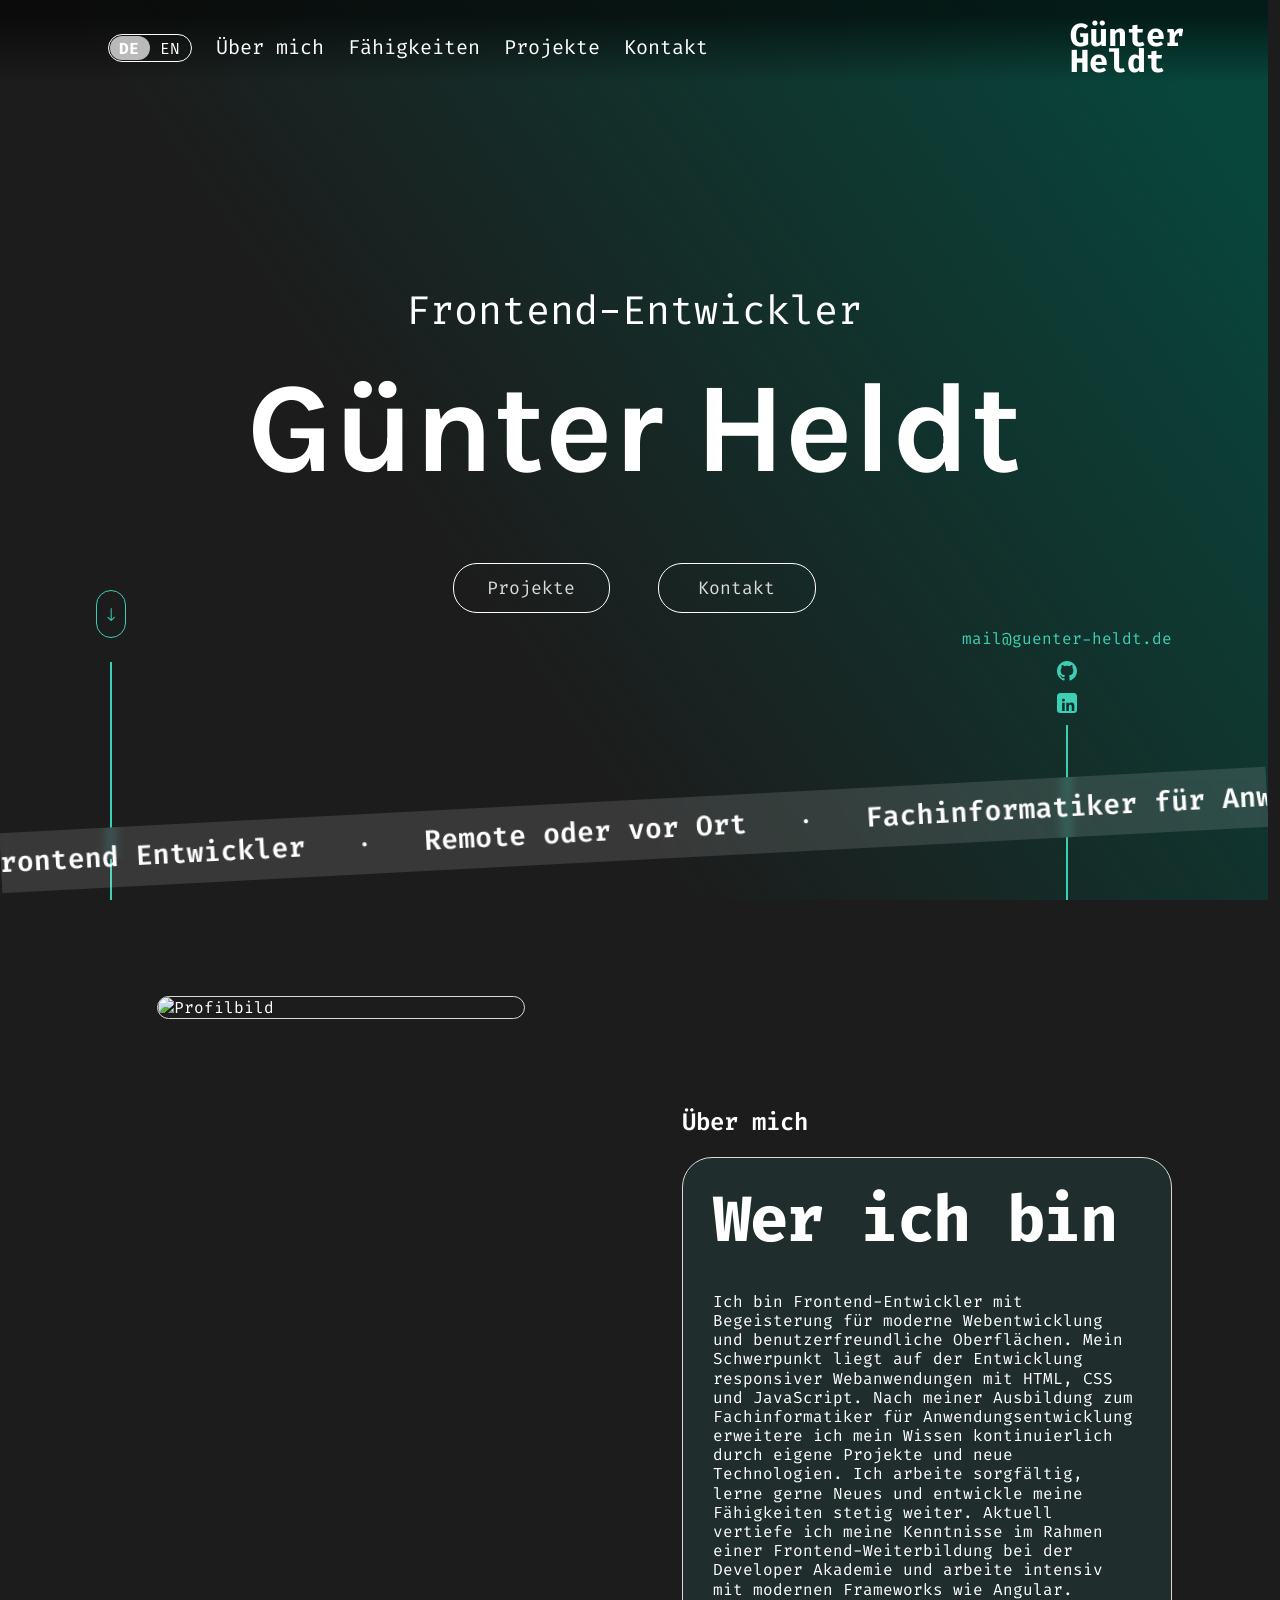
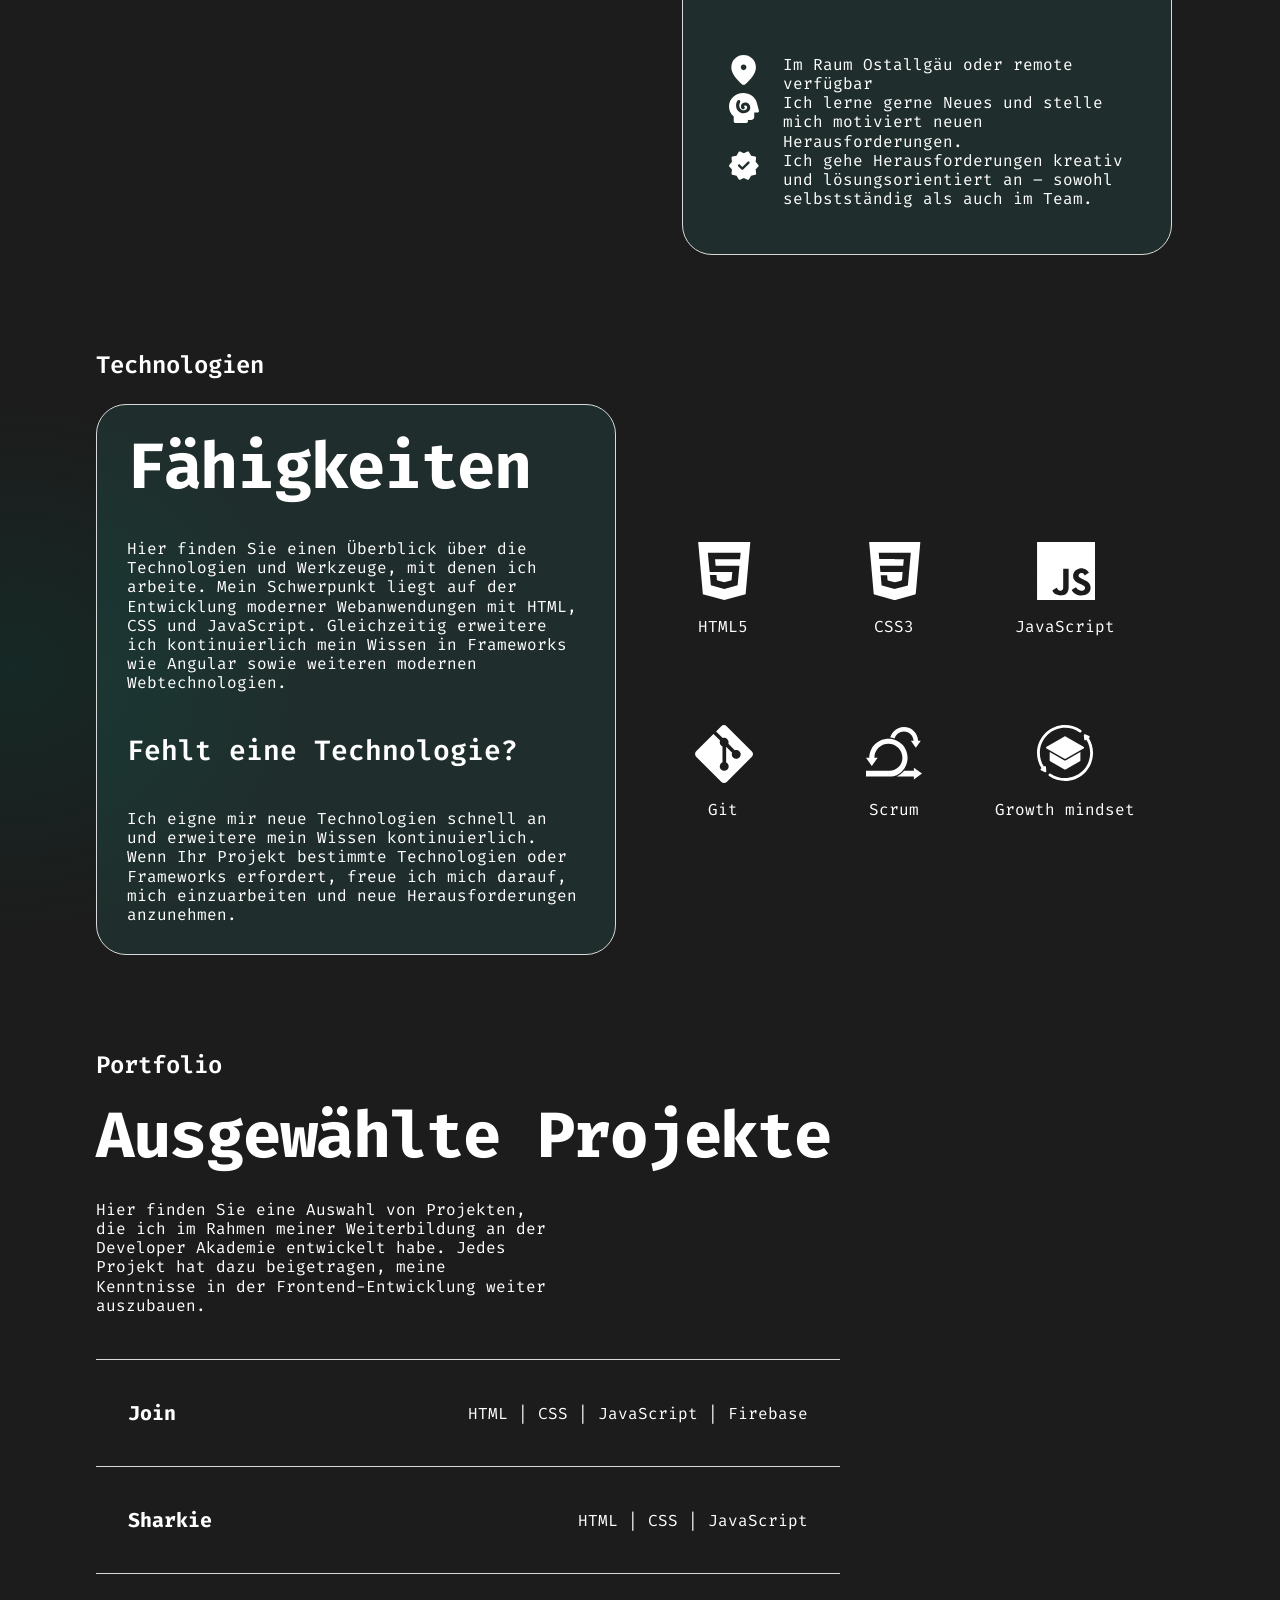
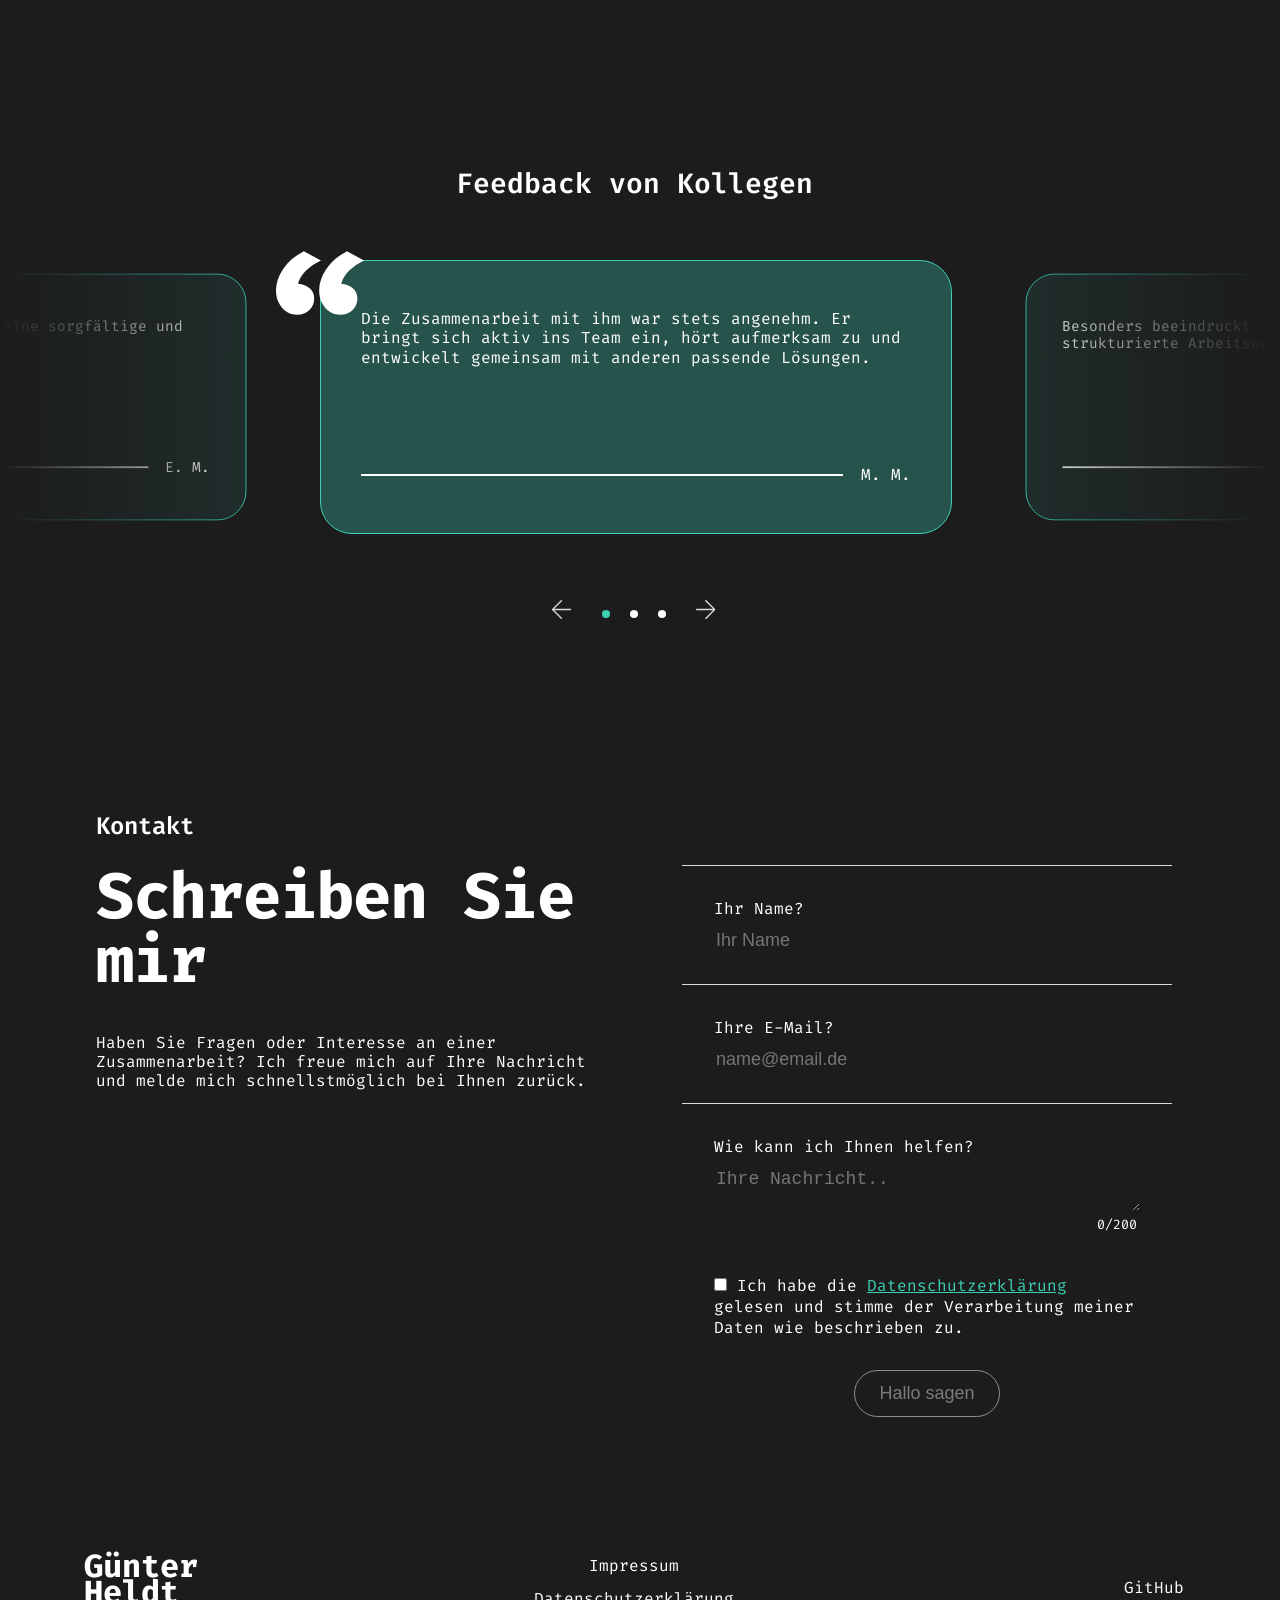
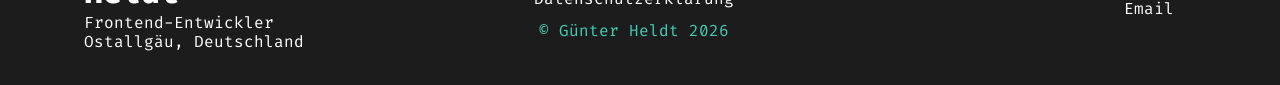
==== commit a5dab0b7: "refactor: font-size padding landscape" ====
--- a/index.html
+++ b/index.html
@@ -110,7 +110,7 @@
           <img src="assets/images/profile/profile.jpg" alt="Profilbild" class="aboutme-image" />
         </div>
         <div class="aboutme-wrapper">
-          <p class="aboutme-text-intro" data-key="about-me">Über mich</p>
+          <h4 class="aboutme-text-intro" data-key="about-me">Über mich</h4>
           <div class="aboutme-text-container text-border-container">
             <h2 data-key="about-me-title">Wer bin ich</h2>
             <p data-key="about-me-description"></p>
@@ -134,7 +134,7 @@
     </section>
     <div class="skills-section-background">
       <section id="skills">
-        <p class="section-headline" data-key="technologies">Technologien</p>
+        <h4 class="section-headline" data-key="technologies">Technologien</h4>
         <div class="skills-section-content">
           <div class="skillset-container text-border-container">
             <h2 data-key="skills"></h2>
@@ -147,7 +147,7 @@
       </section>
     </div>
     <section id="projects">
-      <p class="section-headline" data-key="projects-intro">Portfolio</p>
+      <h4 class="section-headline" data-key="projects-intro">Portfolio</h4>
       <div class="project-section-content">
         <div class="projects-head">
           <h2 data-key="projects-title">Ausgewählte Projekte</h2>
@@ -206,7 +206,7 @@
       </div>
     </section>
     <section id="contact">
-      <p class="content-headline" data-key="contact-intro">Kontaktieren Sie mich</p>
+      <h4 class="content-headline" data-key="contact-intro">Kontaktieren Sie mich</h4>
       <div class="contact-section-content">
         <div class="contact-left-part">
           <h2 data-key="contact-write-me">Schreiben Sie mir</h2>
--- a/style.css
+++ b/style.css
@@ -46,7 +46,22 @@
 }
 
 html {
+  background-color: var(--color-dark-100);
   scroll-padding-top: 50px;
+  scrollbar-gutter: stable;
+}
+
+::-webkit-scrollbar {
+  width: 12px;
+}
+
+::-webkit-scrollbar-track {
+  background: var(--color-dark-100);
+}
+
+::-webkit-scrollbar-thumb {
+  background: var(--color-teal-100);
+  border-radius: 20px;
 }
 
 body {
@@ -64,10 +79,14 @@
   hyphens: auto;
 }
 
+main {
+  flex: 1;
+}
+
 section {
   max-width: var(--section-width);
   width: 100%;
-  padding: 0 clamp(16px, calc(-13.714px + 7.619vw), 96px);
+  padding: 0 96px;
 
   display: flex;
   flex-direction: column;
@@ -77,7 +96,7 @@
 
 h1 {
   font-family: "Karla";
-  font-size: clamp(3.875rem, 6.286vw + 2.343rem, 8rem);
+  font-size: 8rem;
   font-weight: 700;
   line-height: 1.1;
   margin: 0;
@@ -92,21 +111,21 @@
 }
 
 h3 {
-  font-size: 1.5rem;
+  font-size: 1.75rem;
   font-weight: 600;
   line-height: 1.3;
   margin: 0;
 }
 
 h4 {
-  font-size: clamp(1.1rem, 1.5vw, 1.25rem);
+  font-size: 1.5rem;
   font-weight: 600;
-  line-height: 1.4;
+  line-height: 1.2;
   margin: 0;
 }
 
 p {
-  font-size: clamp(1rem, 0.9678rem + 0.1747vw, 1.125rem);
+  font-size: 1rem;
   line-height: 1.2;
   margin: 0;
 }
--- a/style/home-section.css
+++ b/style/home-section.css
@@ -27,7 +27,7 @@
 
 .home-title {
   font-family: "Fira Code";
-  font-size: clamp(1.5rem, 1.404vw + 1.237rem, 2.5rem);
+  font-size: 2.5rem;
   text-align: center;
 }
 
@@ -130,7 +130,7 @@
 }
 
 .scroll-down-container {
-  left: clamp(16px, calc(-13.714px + 7.619vw), 96px);
+  left: 96px;
   gap: 24px;
 }
 
@@ -140,7 +140,7 @@
 }
 
 .social-links-homeview {
-  right: clamp(16px, calc(-13.714px + 7.619vw), 96px);
+  right: 96px;
   gap: 12px;
 }
 
--- a/style/aboutme-section.css
+++ b/style/aboutme-section.css
@@ -1,23 +1,26 @@
 .aboutme-section-content {
   display: flex;
   justify-content: space-between;
-  gap: clamp(16px, calc(-13.714px + 7.619vw), 96px);
+  gap: 96px;
 }
 
 .aboutme-image-container {
   flex: 1;
-  width: fit-content;
+  display: flex;
+  align-items: flex-start;
+  justify-content: center;
 }
 
 .aboutme-image-container img {
   display: block;
-  width: min(100%, 568px);
+  width: min(100%, 368px);
   height: auto;
   border: 1px solid var(--color-light-gray);
   border-radius: 30px;
 }
 
 .aboutme-wrapper {
+  flex: 1;
   display: flex;
   flex-direction: column;
   gap: 20px;
@@ -26,7 +29,6 @@
 }
 
 .aboutme-text-container {
-  flex: 1;
   width: 100%;
   max-width: 568px;
 }
--- a/style/skills-section.css
+++ b/style/skills-section.css
@@ -36,7 +36,7 @@
   gap: 8px;
   max-width: 50%;
   width: 104px;
-  height: 110px;
+  height: 116px;
   overflow: visible;
 
   padding: 10px 14px;
--- a/style/imprint-privacypolicy.css
+++ b/style/imprint-privacypolicy.css
@@ -43,22 +43,6 @@
   gap: 24px;
 }
 
-.legal-close-button {
-  background-color: var(--transparent);
-  padding: 12px 24px;
-  border: 1px solid var(--color-white-100);
-  border-radius: 100px;
-  font-size: 24px;
-  font-family: "Karla";
-  color: var(--color-white-100);
-}
-
-.legal-close-button:hover {
-  cursor: pointer;
-  color: var(--color-teal-100);
-  border: 1px solid var(--color-teal-100);
-}
-
 .legal-notice-content a {
   text-decoration: underline;
 }
--- a/style/responsive.css
+++ b/style/responsive.css
@@ -22,17 +22,6 @@
 }
 
 @media (max-width: 1200px) {
-  .project-dialog-content {
-    flex-direction: column-reverse;
-    border-radius: 20px;
-    padding: 95px 12px;
-    max-width: 650px;
-    width: 100%;
-    max-height: min(90dvh, 900px);
-    gap: clamp(16px, calc(-8.606px + 6.309vw), 56px);
-    overflow-y: auto;
-  }
-
   .project-dialog-content img {
     max-width: 320px;
     max-height: 220px;
@@ -44,6 +33,10 @@
 }
 
 @media (max-width: 1024px) {
+  h1 {
+    font-size: 6rem;
+  }
+
   h2 {
     font-size: 3.5rem;
   }
@@ -56,6 +49,10 @@
     font-size: 1.1rem;
   }
 
+  section {
+    padding: 0 72px;
+  }
+
   .project-list {
     width: clamp(280px, 90vw, 720px);
   }
@@ -72,13 +69,22 @@
     display: none;
   }
 
-  .aboutme-section-content,
   .skills-section-content,
   .contact-section-content {
     flex-direction: column;
     gap: 77px;
   }
 
+  .aboutme-section-content {
+    gap: 64px;
+  }
+
+  .aboutme-image-container {
+    max-width: 280px;
+    width: 100%;
+    justify-content: flex-start;
+  }
+
   .aboutme-wrapper {
     margin-top: 0;
     align-self: flex-end;
@@ -113,8 +119,33 @@
     font-size: 3rem;
   }
 
-  h4 {
-    font-size: 0.9rem;
+  h3 {
+    font-size: 1.2rem;
+  }
+
+  section {
+    padding: 0 56px;
+  }
+
+  .project-dialog-content {
+    flex-direction: column-reverse;
+    border-radius: 20px;
+    padding: 95px 32px;
+    width: 100%;
+    max-height: min(90dvh, 900px);
+  }
+
+  .project-info-dialog {
+    max-width: 850px;
+  }
+
+  .project-links-container {
+    width: 100%;
+    justify-content: space-evenly;
+  }
+
+  .aboutme-section-content {
+    flex-direction: column;
   }
 
   footer {
@@ -141,9 +172,13 @@
   }
 }
 
-@media (max-width: 850px) {
+@media (max-width: 800px) {
   h2 {
     font-size: 2.5rem;
+  }
+
+  .social-links-line {
+    height: 200px;
   }
 
   .legal-notice-section {
@@ -153,6 +188,38 @@
 }
 
 @media (max-width: 700px) {
+  body {
+    gap: 72px;
+  }
+
+  h1 {
+    font-size: 4rem;
+  }
+
+  h2 {
+    font-size: 1.7rem;
+  }
+
+  .home-title {
+    font-size: 1.7rem;
+  }
+
+  .scroll-down-container {
+    left: 64px;
+  }
+
+  .social-links-homeview {
+    right: 64px;
+  }
+
+  .aboutme-section-content {
+    gap: 32px;
+  }
+
+  .aboutme-image-container {
+    justify-content: center;
+  }
+
   .aboutme-section-content {
     align-items: center;
   }
@@ -162,40 +229,49 @@
     justify-self: unset;
     align-self: unset;
   }
+
+  .project-number {
+    font-size: 1.6rem;
+  }
 }
 
 @media (max-width: 600px) {
   h1 {
+    font-size: 3.5rem;
     line-height: 1;
     letter-spacing: -2%;
   }
 
   h2 {
-    font-size: 2rem;
-  }
-
-  h4 {
-    font-size: 0.6rem;
+    font-size: 1.5remrem;
+  }
+
+  section {
+    padding: 0 24px;
+  }
+
+  .home-title {
+    font-size: 1.5rem;
   }
 
   .home-section {
     gap: 12px;
   }
 
-  .title-buttons-container {
-    display: flex;
-    flex-direction: column;
-    align-items: center;
-    flex-wrap: wrap;
-    padding-top: 32px;
+  .home-button {
+    padding: 12px 12px;
+  }
+
+  .scroll-down-container {
+    left: 16px;
+  }
+
+  .social-links-homeview {
+    right: 16px;
   }
 
   .project-item {
     flex-direction: column;
-  }
-
-  .project-dialog-content {
-    padding: 64px 12px;
   }
 
   .project-info-dialog {
@@ -216,23 +292,47 @@
   }
 }
 
+@media (max-width: 450px) {
+  .scroll-line {
+    height: 150px;
+  }
+
+  .social-links-line {
+    height: 150px;
+  }
+
+  .project-dialog-content {
+    padding: 64px 12px;
+  }
+
+  .project-links-container {
+    gap: 16px;
+  }
+}
+
 @media (max-width: 389px) {
-  h2 {
-    font-size: 1.5rem;
-  }
-
-  h4 {
-    font-size: 0.5rem;
+  h1 {
+    font-size: 2.5rem;
+  }
+
+  section {
+    padding: 0 8px;
   }
 
   .title-buttons-container {
-    flex-direction: column;
-    align-items: center;
     gap: 8px;
   }
 
   .home-name {
     white-space: inherit;
+  }
+
+  .scroll-line {
+    height: 120px;
+  }
+
+  .social-links-line {
+    height: 120px;
   }
 
   .text-border-container {
@@ -292,3 +392,89 @@
     padding-bottom: 0;
   }
 }
+
+@media (max-width: 1200px) and (orientation: landscape) {
+  .scroll-line,
+  .social-links-line {
+    height: 180px;
+  }
+}
+
+@media (max-width: 1024px) and (orientation: landscape) {
+  .home-section {
+    gap: 16px;
+  }
+
+  .title-buttons-container {
+    padding-top: 0;
+  }
+
+  .info-strip {
+    padding: 8px 24px;
+    bottom: 16px;
+  }
+
+  .scroll-line,
+  .social-links-line {
+    height: 100px;
+  }
+
+  .aboutme-image-container img {
+    height: min(80vh, 380px);
+    width: auto;
+  }
+
+  .project-dialog-content {
+    padding: 48px 8px;
+    max-height: calc(100dvh - 16px);
+  }
+
+  .project-dialog-content p {
+    padding-right: 16px;
+  }
+
+  .project-info-dialog {
+    max-height: none;
+  }
+
+  .project-dialog-content img {
+    display: none;
+  }
+
+  .close-dialog-button {
+    top: 16px;
+  }
+
+  .next-project-button {
+    bottom: 12px;
+  }
+
+  .close-dialog-button,
+  .next-project-button {
+    right: 18px;
+  }
+}
+
+@media (max-width: 900px) and (orientation: landscape) {
+  h1 {
+    font-size: 4rem;
+  }
+
+  .home-title {
+    font-size: 2rem;
+  }
+
+  .project-info-dialog {
+    max-width: 850px;
+  }
+}
+
+@media (max-width: 750px) and (orientation: landscape) {
+  .scroll-down-container {
+    left: 48px;
+  }
+
+  .social-links-homeview {
+    right: 48px;
+  }
+}
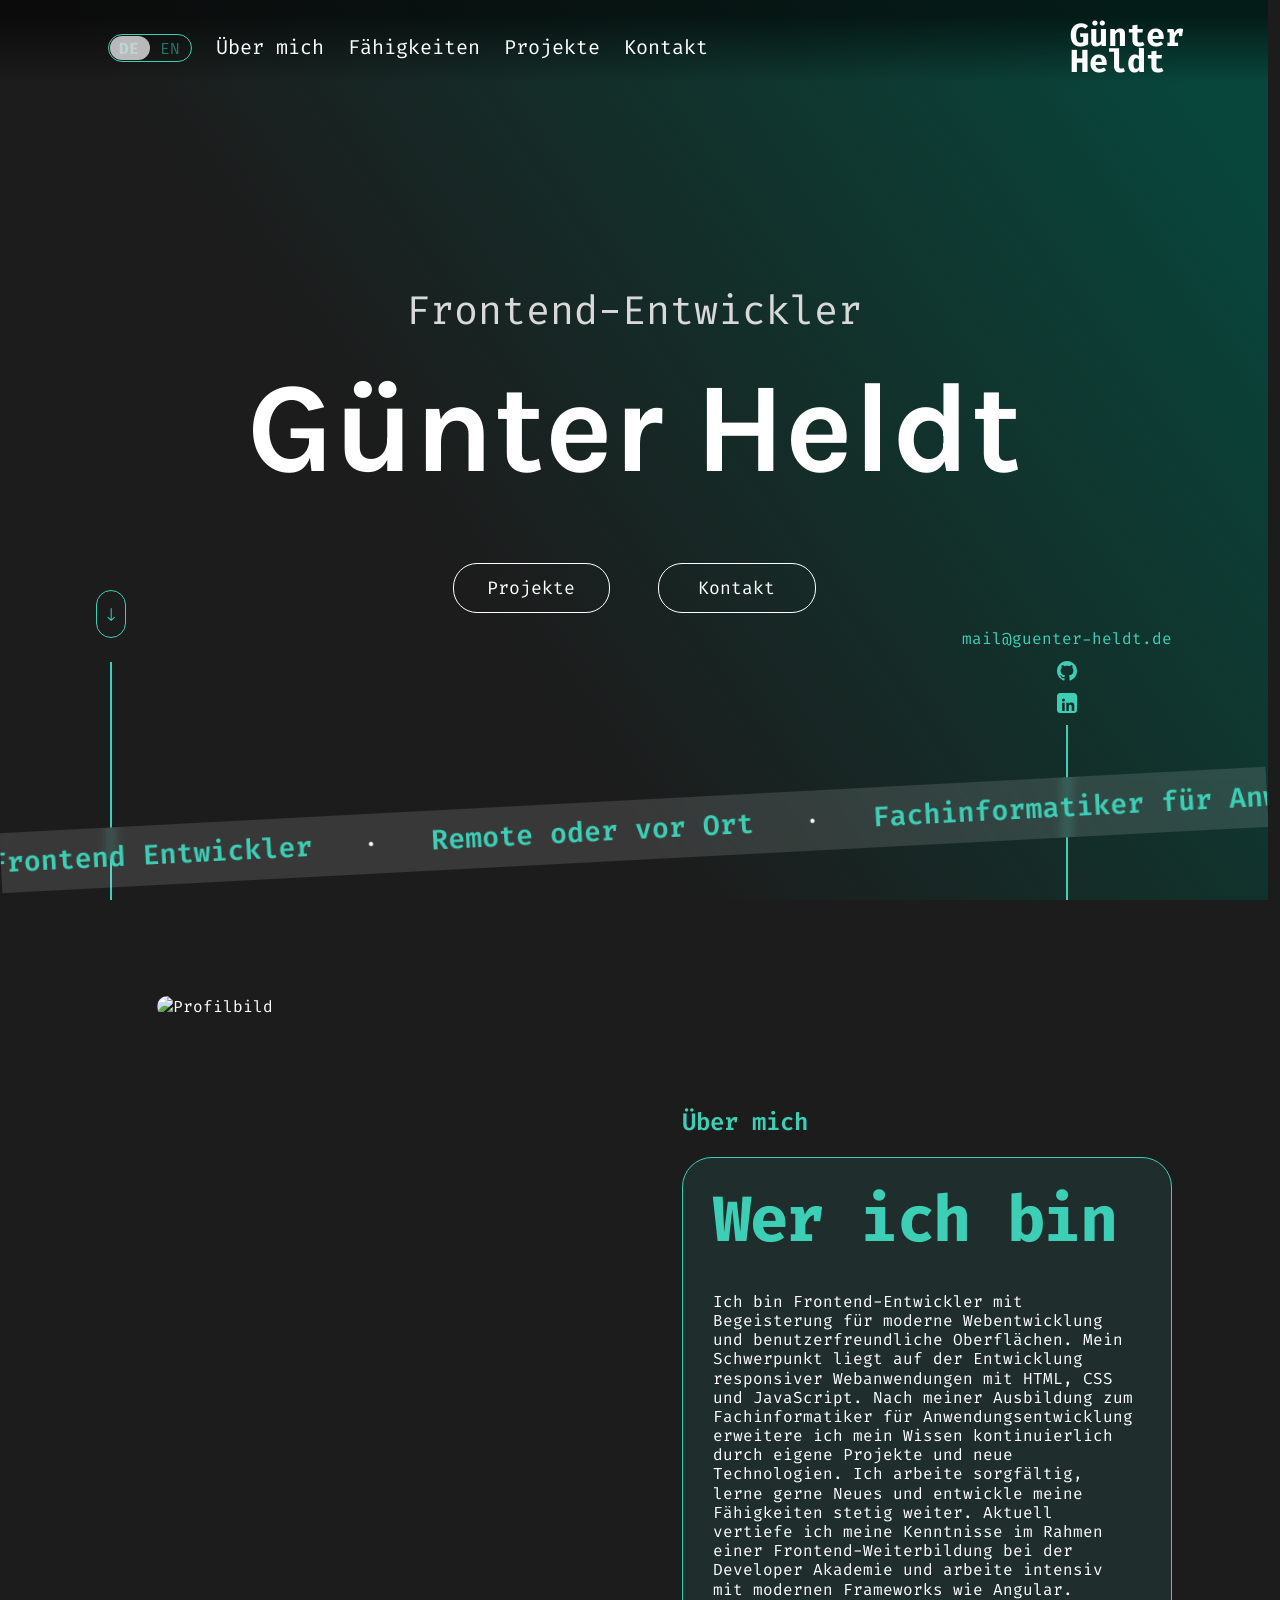
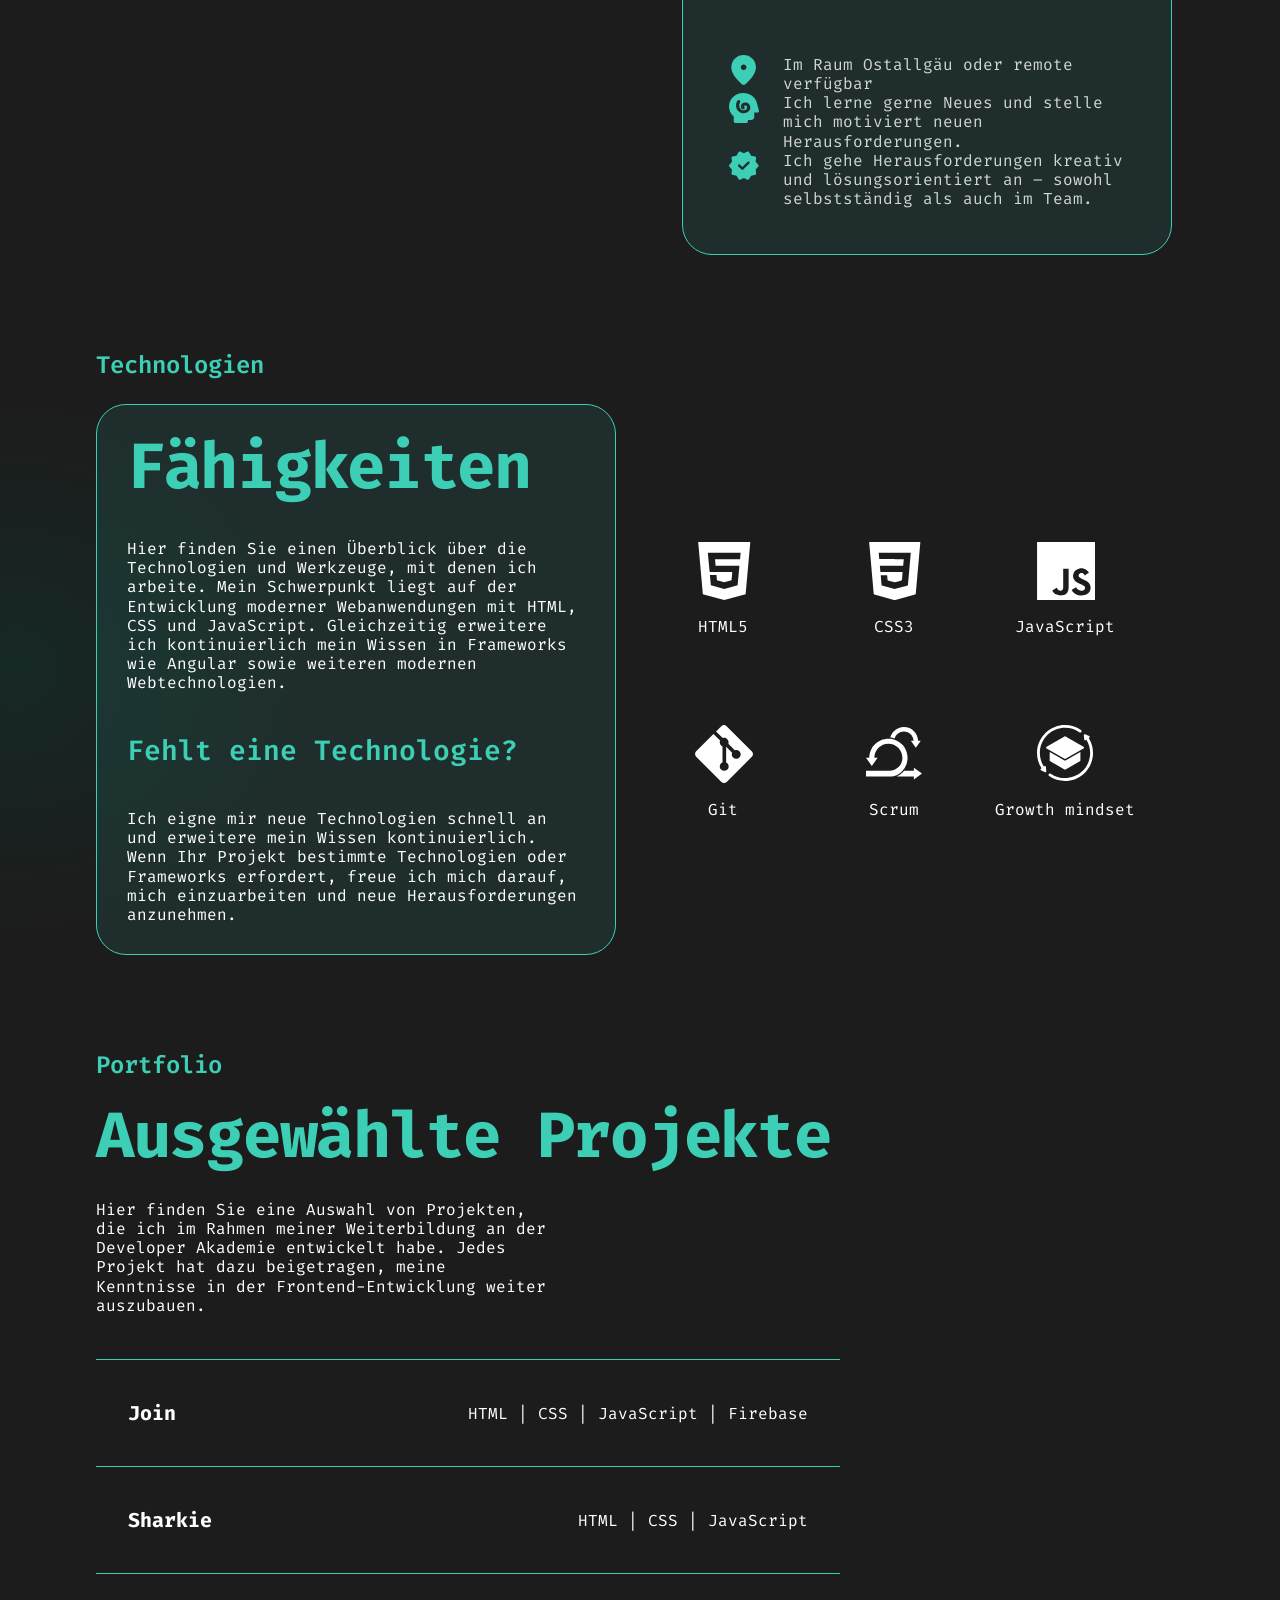
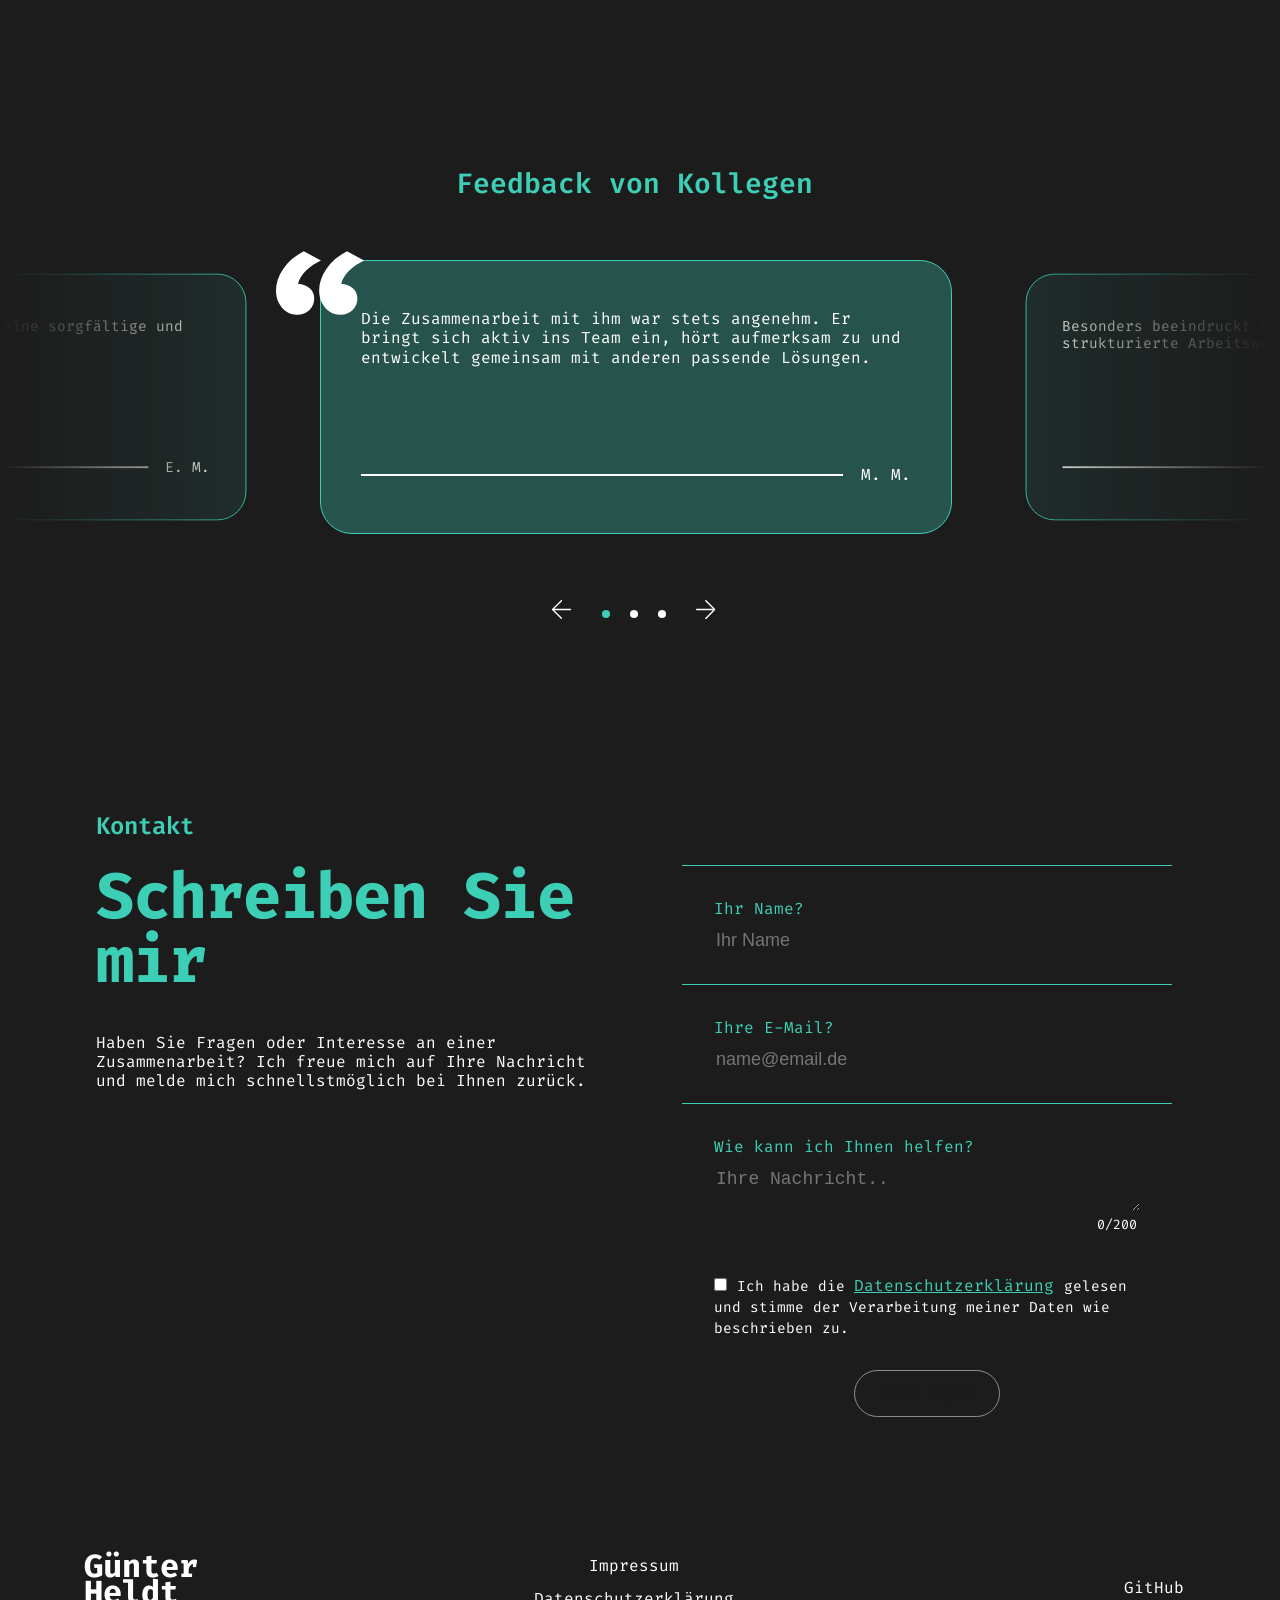
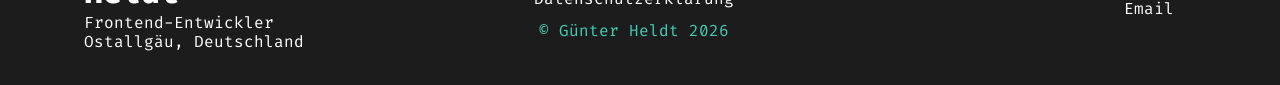
==== commit fe443f00: "refactor: colors" ====
--- a/index.html
+++ b/index.html
@@ -114,18 +114,18 @@
           <div class="aboutme-text-container text-border-container">
             <h2 data-key="about-me-title">Wer bin ich</h2>
             <p data-key="about-me-description"></p>
-            <ul>
+            <ul class="aboutme-bulletpoints-list">
               <li>
                 <div id="location-icon"></div>
-                <p data-key="about-me-location-text"></p>
+                <p class="aboutme-bulletpoints-text" data-key="about-me-location-text"></p>
               </li>
               <li>
                 <div id="cognition-icon"></div>
-                <p data-key="about-me-cognition-text"></p>
+                <p class="aboutme-bulletpoints-text" data-key="about-me-cognition-text"></p>
               </li>
               <li>
                 <div id="releases-icon"></div>
-                <p data-key="about-me-releases-text"></p>
+                <p class="aboutme-bulletpoints-text" data-key="about-me-releases-text"></p>
               </li>
             </ul>
           </div>
@@ -258,7 +258,7 @@
             <div class="form-group">
               <label for="privacy">
                 <input type="checkbox" id="privacy" name="privacy" required />
-                <span data-key="contact-privacy-prefix"></span>
+                <span class="contact-privacy-highlight" data-key="contact-privacy-prefix"></span>
                 <a
                   class="imprint-privacy-policy-link"
                   role="button"
@@ -266,7 +266,7 @@
                   data-key="footer-privacy"
                 >
                 </a>
-                <span data-key="contact-privacy-suffix"></span>
+                <span class="contact-privacy-highlight" data-key="contact-privacy-suffix"></span>
               </label>
               <small
                 class="validation-message"
--- a/style.css
+++ b/style.css
@@ -25,6 +25,7 @@
   --color-white-12: rgba(255, 255, 255, 0.12);
   --color-white-50: rgba(255, 255, 255, 0.5);
   --color-white-70: rgba(255, 255, 255, 0.7);
+  --color-white-80: rgba(255, 255, 255, 0.8);
   --color-white-100: rgba(255, 255, 255, 1);
   --transparent: rgba(0, 0, 0, 0);
   --color-black-60: rgba(0, 0, 0, 0.6);
@@ -32,6 +33,7 @@
   --color-black-100: rgba(0, 0, 0, 1);
   --color-teal-10: rgba(61, 207, 182, 0.1);
   --color-teal-30: rgba(61, 207, 182, 0.3);
+  --color-teal-50: rgba(61, 207, 182, 0.5);
   --color-teal-100: rgba(61, 207, 182, 1);
   --color-dark-35: rgba(28, 28, 28, 0.35);
   --color-dark-100: rgba(28, 28, 28, 1);
@@ -108,6 +110,7 @@
   letter-spacing: -0.02em;
   line-height: 1;
   margin: 0;
+  color: var(--color-teal-100);
 }
 
 h3 {
@@ -115,6 +118,7 @@
   font-weight: 600;
   line-height: 1.3;
   margin: 0;
+  color: var(--color-teal-100);
 }
 
 h4 {
@@ -122,6 +126,7 @@
   font-weight: 600;
   line-height: 1.2;
   margin: 0;
+  color: var(--color-teal-100);
 }
 
 p {
@@ -153,7 +158,6 @@
 
 .button {
   background-color: transparent;
-  color: var(--color-light-gray);
   font-size: 18px;
 
   text-align: center;
@@ -174,7 +178,7 @@
   display: flex;
   flex-direction: column;
 
-  border: 1px solid #d9d9d9;
+  border: 1px solid var(--color-teal-100);
   background-color: #3dcfb61a;
   border-radius: 30px;
   padding: 30px;
--- a/style/home-section.css
+++ b/style/home-section.css
@@ -29,6 +29,7 @@
   font-family: "Fira Code";
   font-size: 2.5rem;
   text-align: center;
+  color: var(--color-light-gray);
 }
 
 .home-name {
--- a/style/aboutme-section.css
+++ b/style/aboutme-section.css
@@ -15,7 +15,6 @@
   display: block;
   width: min(100%, 368px);
   height: auto;
-  border: 1px solid var(--color-light-gray);
   border-radius: 30px;
 }
 
@@ -33,8 +32,16 @@
   max-width: 568px;
 }
 
-.aboutme-text-container ul {
+.aboutme-bulletpoints-list {
   list-style: none;
+}
+
+.aboutme-bulletpoints-list svg {
+  color: var(--color-teal-100);
+}
+
+.aboutme-bulletpoints-text {
+  color: var(--color-white-80);
 }
 
 .aboutme-text-container ul li {
--- a/style/projects-section.css
+++ b/style/projects-section.css
@@ -42,11 +42,11 @@
   display: flex;
   justify-content: space-between;
   padding: 40px 32px;
-  border-top: 1px solid var(--color-light-gray);
+  border-top: 1px solid var(--color-teal-100);
 }
 
 .project-list .project-item:last-child {
-  border-bottom: 1px solid var(--color-light-gray);
+  border-bottom: 1px solid var(--color-teal-100);
 }
 
 .project-item:hover {
@@ -204,6 +204,7 @@
 .project-link-button svg {
   width: 11px;
   height: 11px;
+  color: var(--color-teal-100);
   transition: transform 0.1s ease-in;
 }
 
--- a/style/contact-section.css
+++ b/style/contact-section.css
@@ -28,7 +28,7 @@
 }
 
 .contact-form > div {
-  border-top: 1px solid var(--color-light-gray);
+  border-top: 1px solid var(--color-teal-100);
   padding: 32px;
   display: flex;
   flex-direction: column;
@@ -45,7 +45,7 @@
   background-color: transparent;
   border: none;
   border-radius: 8px;
-  color: var(--color-light-gray);
+  color: var(--color-white-80);
 }
 
 .contact-form input:not([type="checkbox"]):hover,
@@ -72,6 +72,15 @@
 
 .form-group {
   position: relative;
+}
+
+.form-group label {
+  color: var(--color-teal-100);
+}
+
+.contact-privacy-highlight {
+  color: var(--color-white-100);
+  font-size: 0.9rem;
 }
 
 .validation-message {
--- a/style/recommendation-section.css
+++ b/style/recommendation-section.css
@@ -73,6 +73,10 @@
 
 .recommendation-button-left:hover {
   transform: translateX(-5px);
+}
+
+.recommendation-button-text {
+  color: var(--color-white-100);
 }
 
 .recommendation-dots-container {
--- a/style/nav-footer.css
+++ b/style/nav-footer.css
@@ -37,7 +37,7 @@
   display: flex;
   justify-content: space-around;
   align-items: center;
-  border: 1px solid var(--color-white-100);
+  border: 1px solid var(--color-teal-100);
   border-radius: 100px;
   width: 84px;
   height: 28px;
@@ -58,7 +58,7 @@
 }
 
 .input-language-toggle:checked + .switch::after {
-  transform: translateX(42px);
+  transform: translateX(40px);
 }
 
 .switch.initializing::after {
@@ -83,6 +83,7 @@
 .en {
   width: 20px;
   text-align: center;
+  color: var(--color-teal-50);
 }
 
 .de {
--- a/style/responsive.css
+++ b/style/responsive.css
@@ -235,6 +235,12 @@
   }
 }
 
+@media (max-width: 650px) {
+  .recommendation-card {
+    max-width: 90%;
+  }
+}
+
 @media (max-width: 600px) {
   h1 {
     font-size: 3.5rem;
@@ -278,10 +284,6 @@
     gap: 18px;
   }
 
-  .recommendation-card {
-    max-width: 90%;
-  }
-
   .left-arrow-up {
     left: 30px;
   }
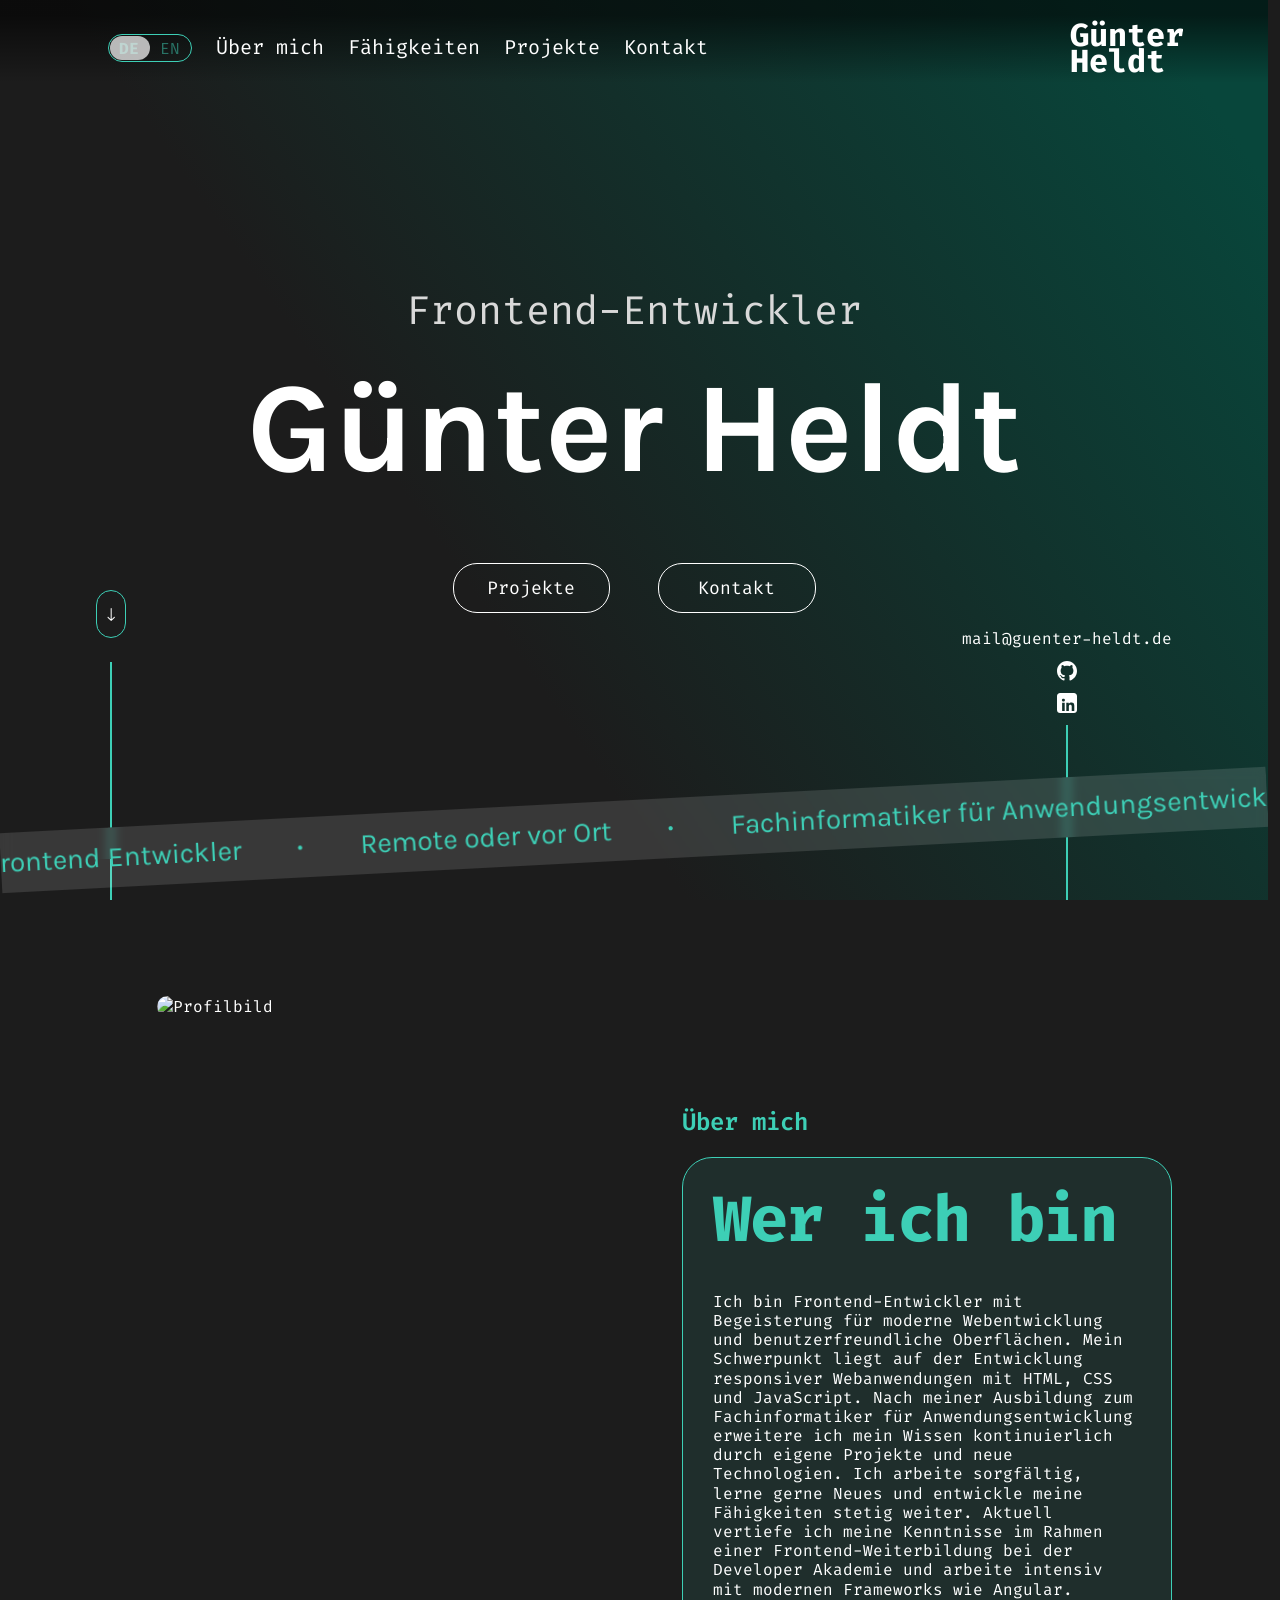
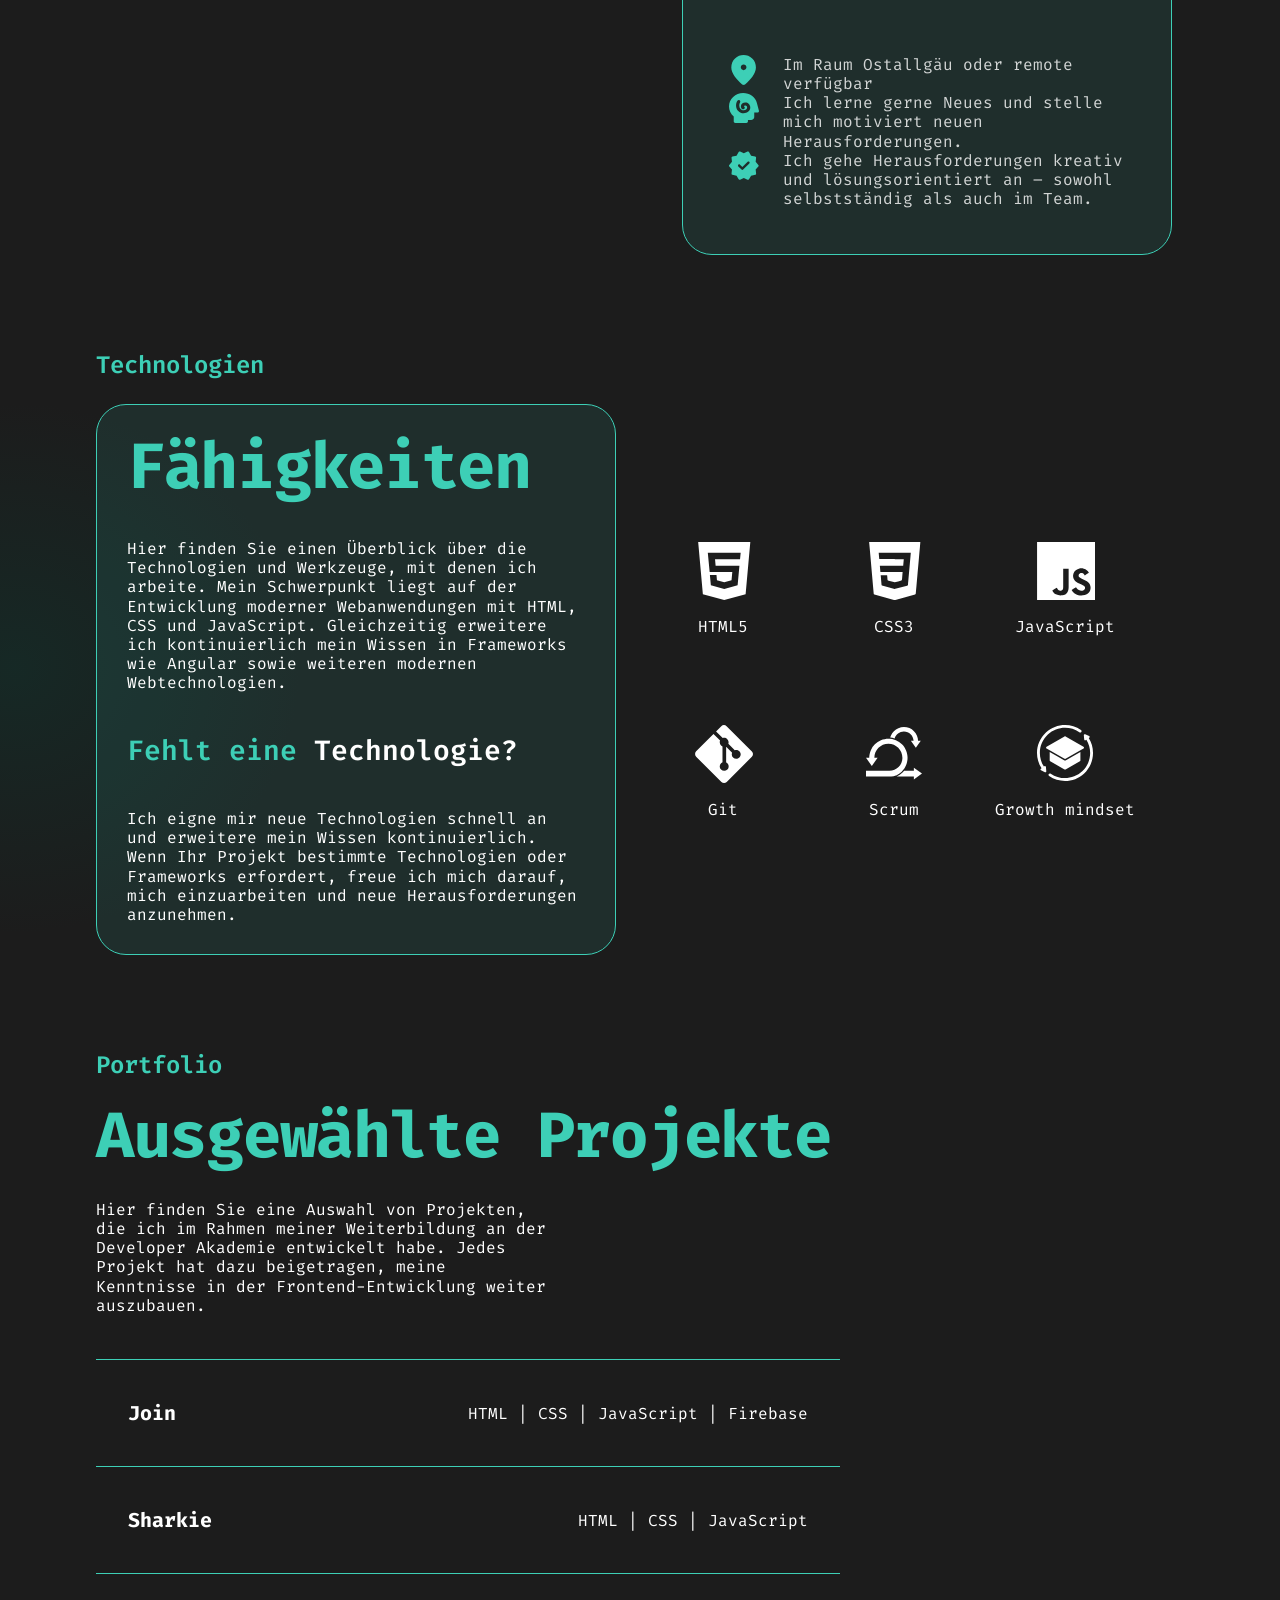
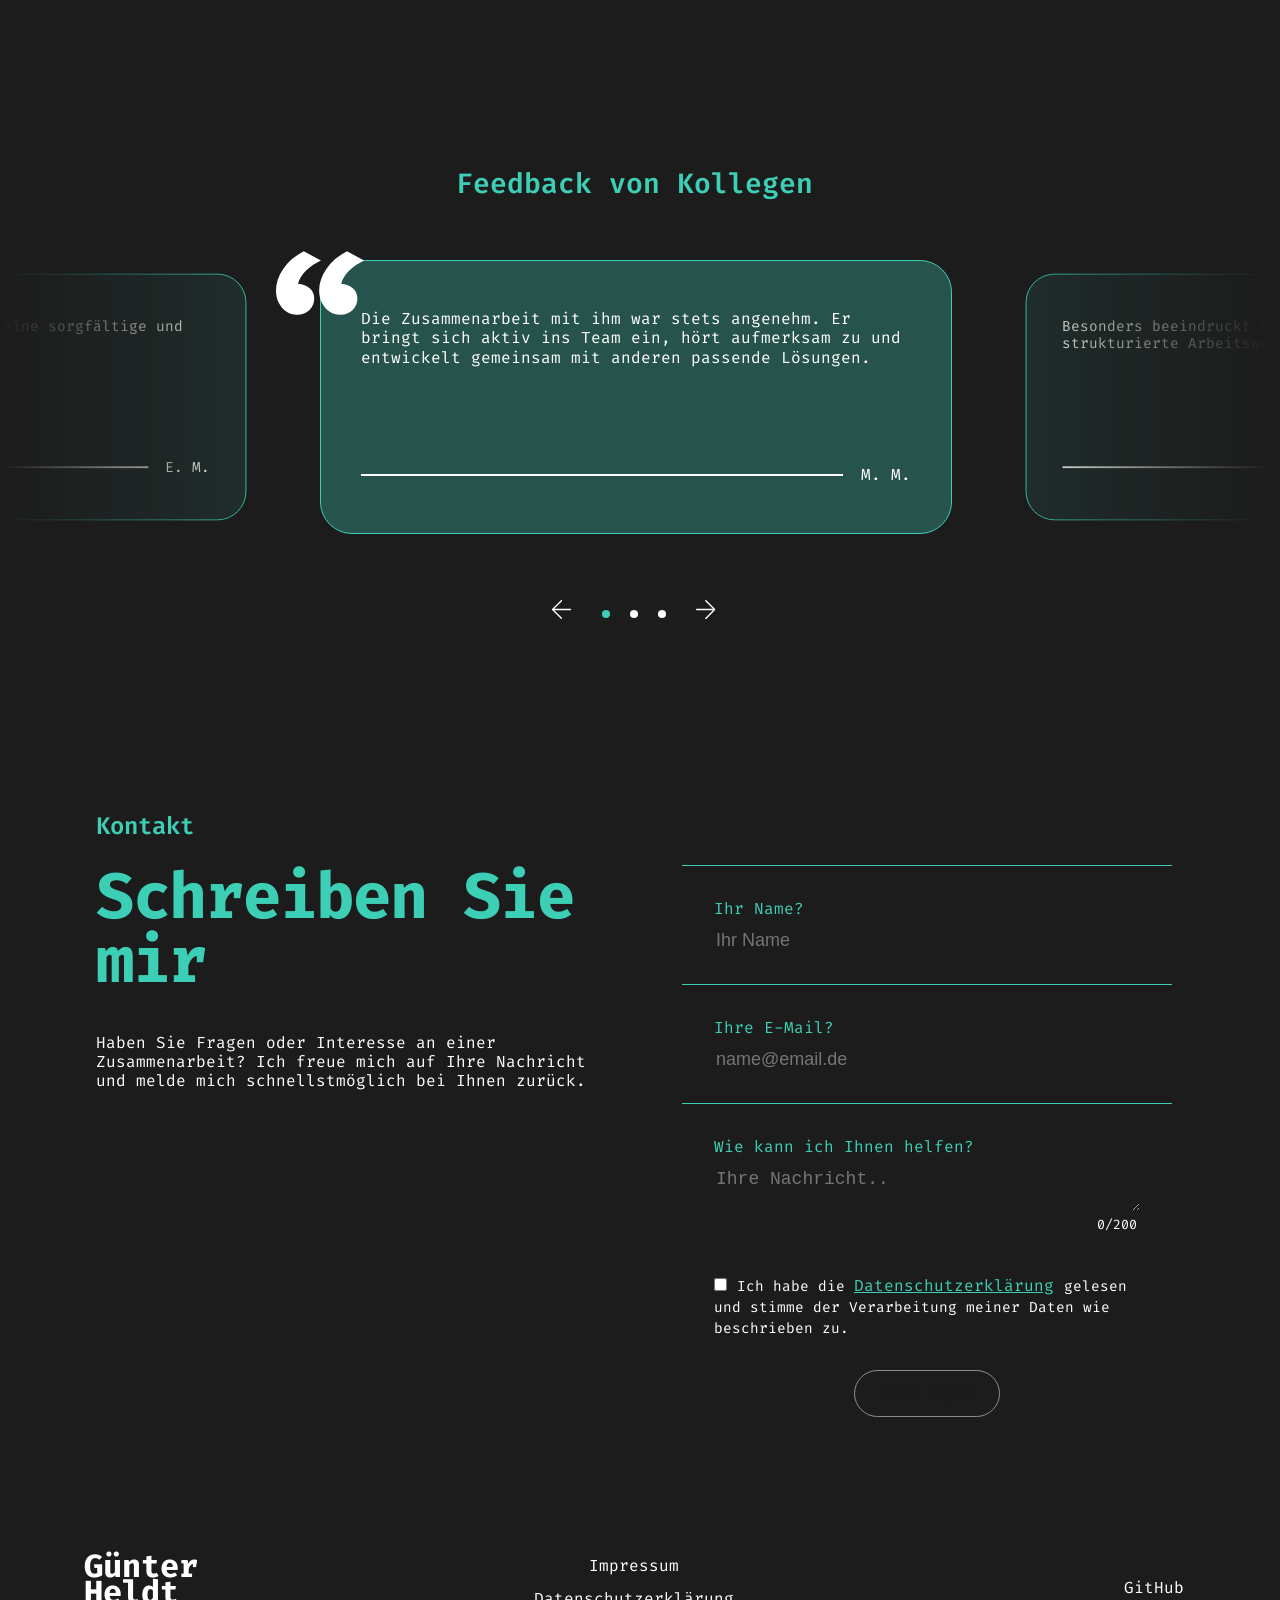
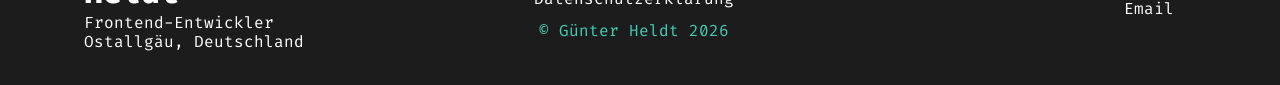
==== commit dd8836f5: "refactor color data-key" ====
--- a/index.html
+++ b/index.html
@@ -139,7 +139,10 @@
           <div class="skillset-container text-border-container">
             <h2 data-key="skills"></h2>
             <p data-key="skills-description"></p>
-            <h3 data-key="skills-other"></h3>
+            <h3>
+              <span data-key="skills-other"></span>
+              <span class="skills-other-highlight" data-key="skills-other-highlight"></span>
+            </h3>
             <p data-key="skills-other-description"></p>
           </div>
           <div class="skill-badges-container" id="skill-badges-container"></div>
--- a/style/home-section.css
+++ b/style/home-section.css
@@ -102,6 +102,15 @@
 
   pointer-events: none;
   z-index: 3;
+
+  font-family: "Karla";
+  color: var(--color-teal-100);
+}
+
+.info-strip h3 {
+  font-family: "Karla";
+  font-weight: 400;
+  color: var(--color-teal-100);
 }
 
 .info-track {
@@ -164,7 +173,7 @@
 }
 
 .social-links-container a {
-  color: var(--color-teal-100);
+  color: var(--color-white-100);
   display: inline-flex;
   align-items: center;
   justify-content: center;
@@ -205,7 +214,7 @@
 }
 
 .scroll-down-arrow svg {
-  color: var(--color-teal-100);
+  color: var(--color-white-100);
   display: block;
   animation: scrollArrowDownBounce 1.4s ease-in-out infinite;
   will-change: transform;
--- a/style/skills-section.css
+++ b/style/skills-section.css
@@ -13,6 +13,10 @@
   display: flex;
   align-items: center;
   justify-content: center;
+}
+
+.skills-other-highlight {
+  color: var(--color-white-100);
 }
 
 .skillset-container {
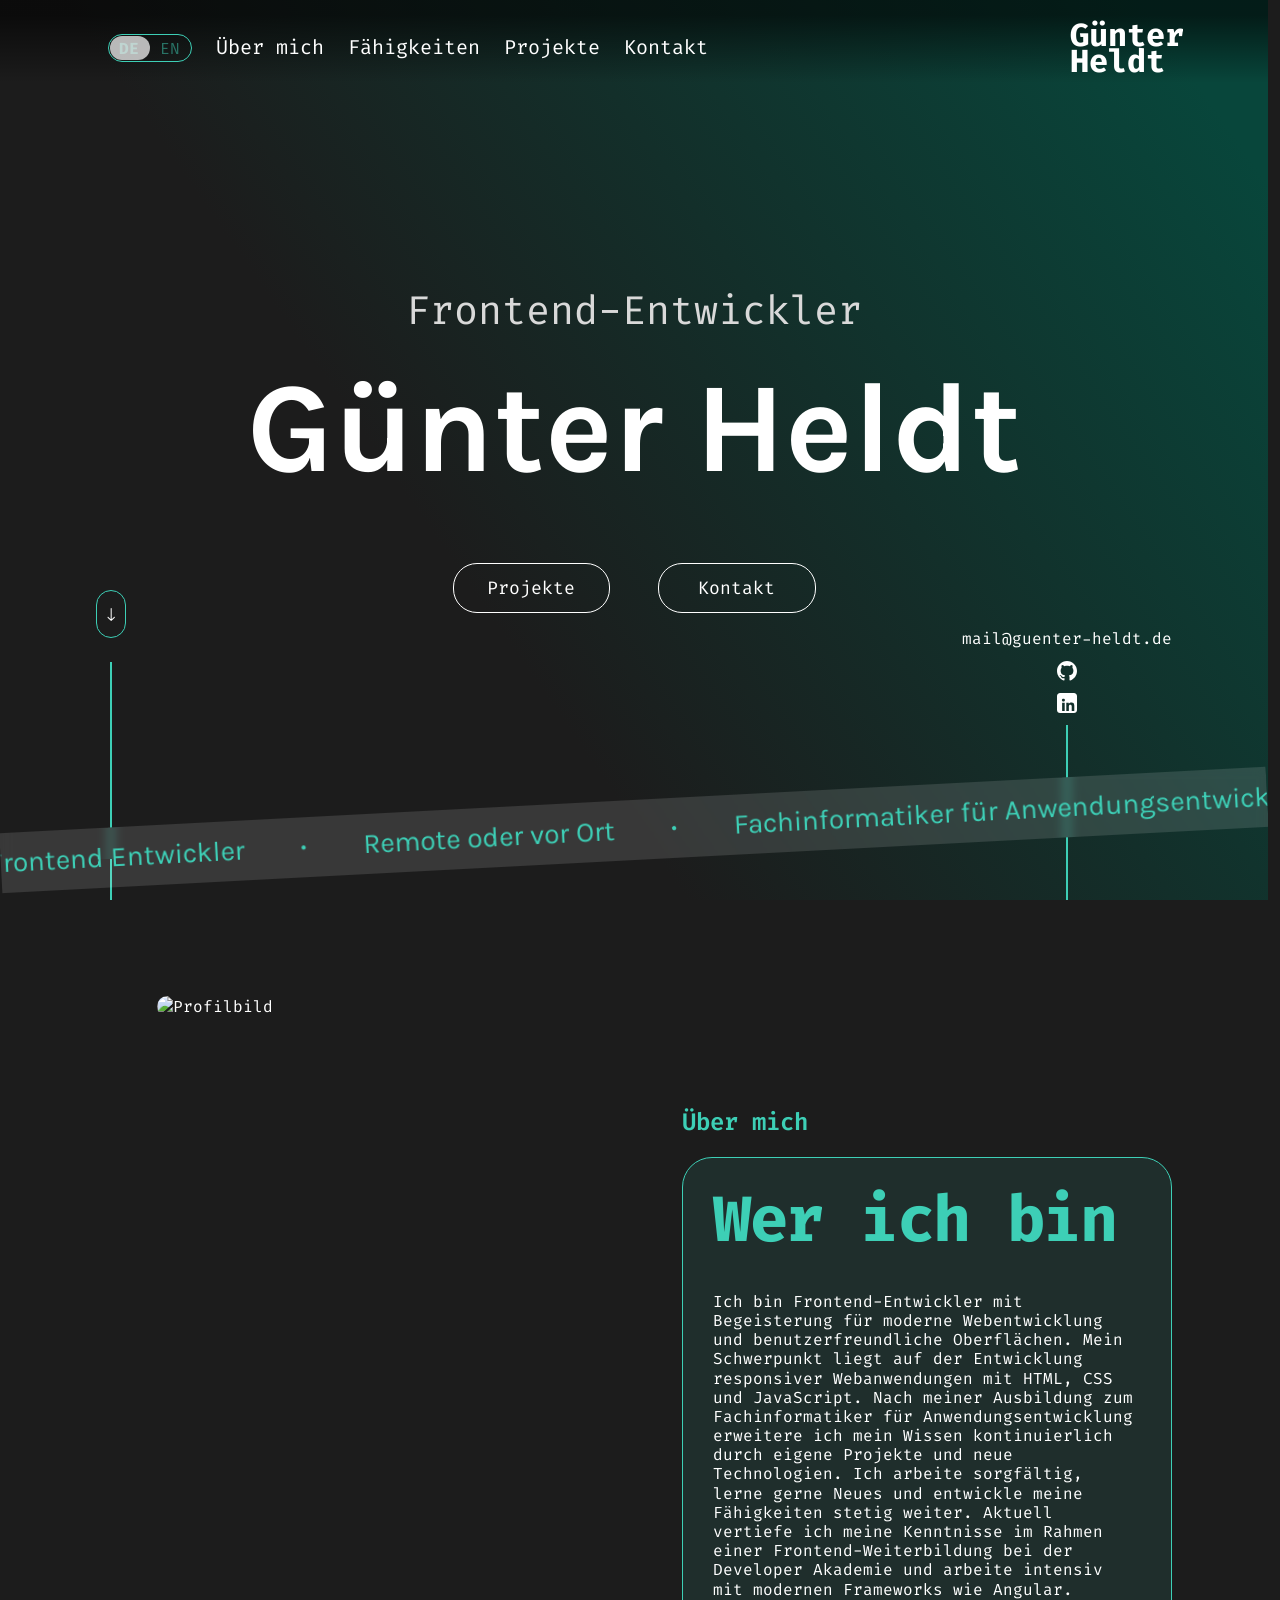
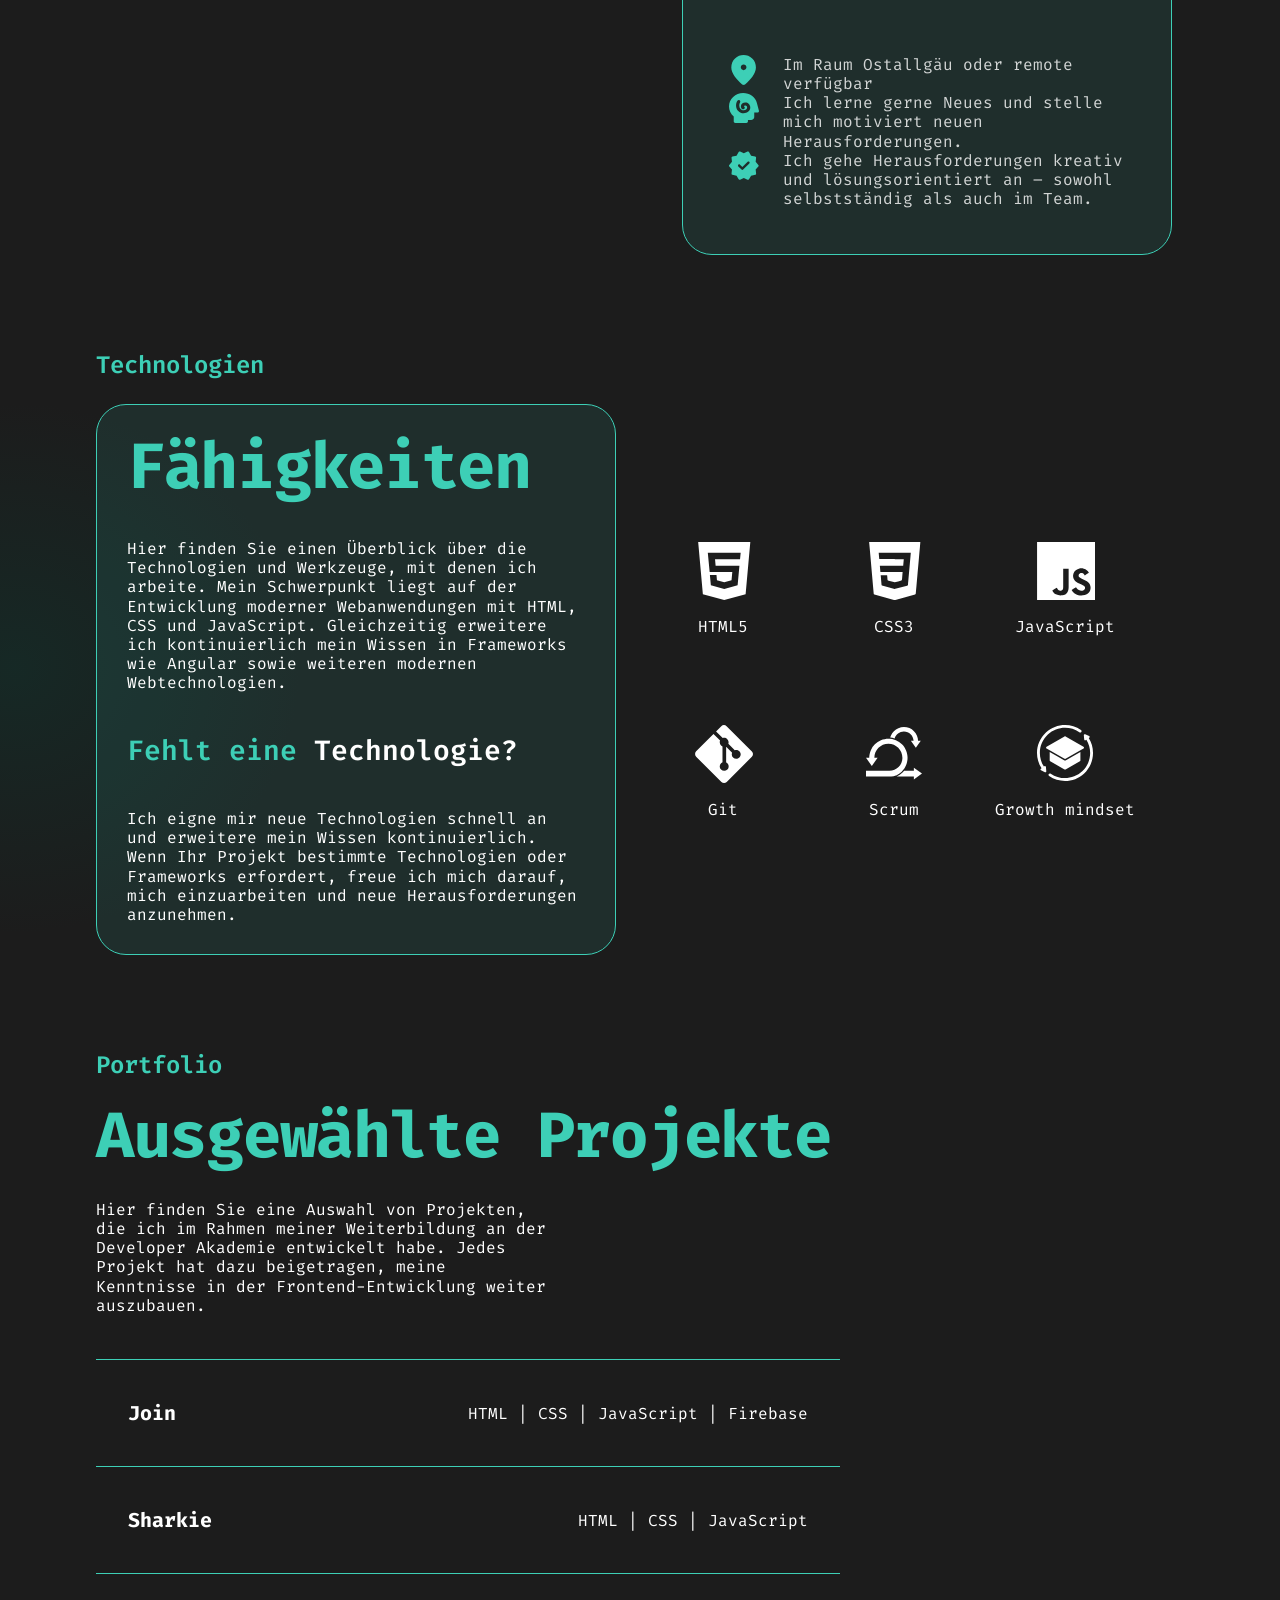
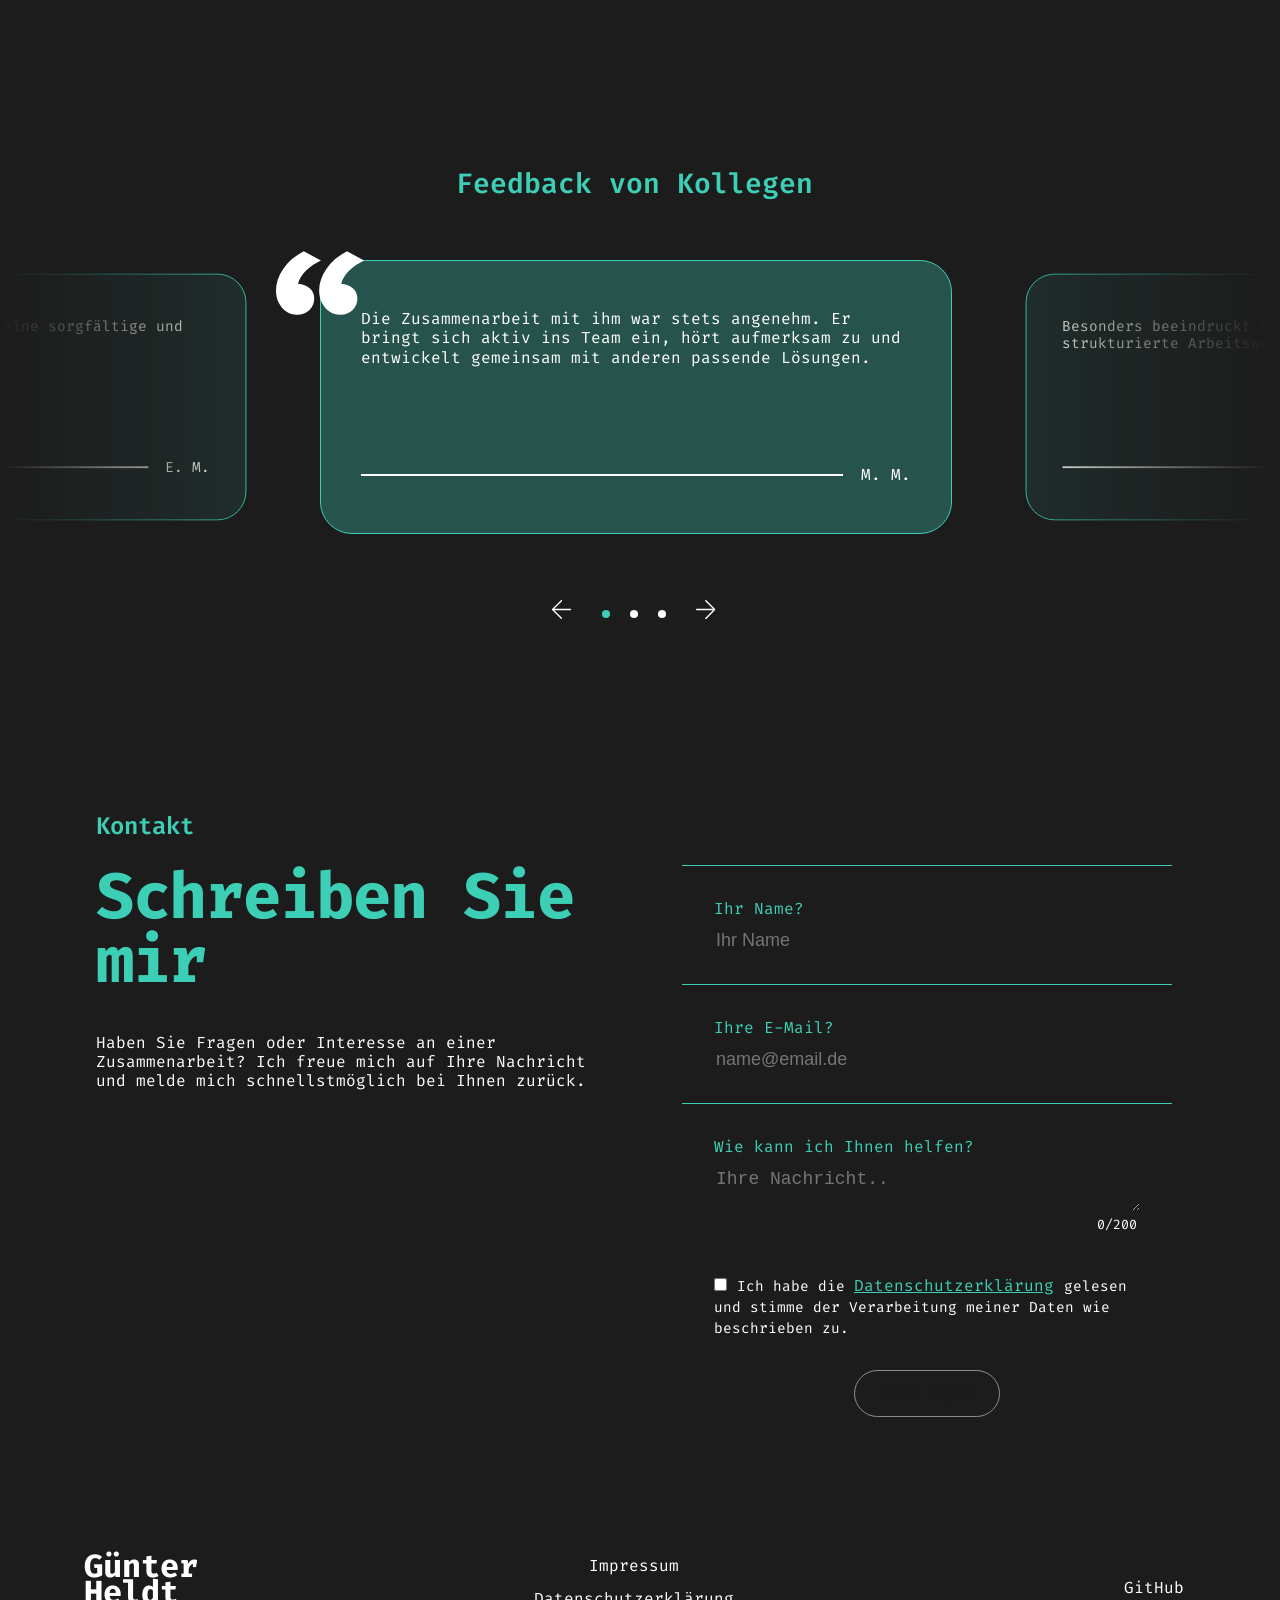
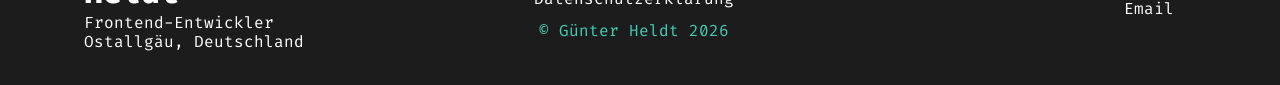
==== commit 25eedc0e: "refactor: profile image hover effekt" ====
--- a/index.html
+++ b/index.html
@@ -107,7 +107,9 @@
     <section id="aboutme">
       <div class="aboutme-section-content">
         <div class="aboutme-image-container">
-          <img src="assets/images/profile/profile.jpg" alt="Profilbild" class="aboutme-image" />
+          <div class="aboutme-image-wrapper">
+            <img src="assets/images/profile/profile.jpg" alt="Profilbild" class="aboutme-image" />
+          </div>
         </div>
         <div class="aboutme-wrapper">
           <h4 class="aboutme-text-intro" data-key="about-me">Über mich</h4>
--- a/style/aboutme-section.css
+++ b/style/aboutme-section.css
@@ -11,11 +11,42 @@
   justify-content: center;
 }
 
-.aboutme-image-container img {
+.aboutme-image-wrapper {
+  position: relative;
+  width: min(100%, 368px);
+}
+
+.aboutme-image {
   display: block;
-  width: min(100%, 368px);
+  width: 100%;
   height: auto;
   border-radius: 30px;
+  position: relative;
+  z-index: 2;
+}
+
+.aboutme-image-wrapper::after {
+  content: "";
+  position: absolute;
+  top: 30px;
+  right: 30px;
+  width: 100%;
+  height: 100%;
+  border-radius: 30px;
+  z-index: 1;
+
+  opacity: 0;
+  transition: opacity 0.3s ease;
+
+  background: repeating-linear-gradient(
+    45deg,
+    var(--color-white-100) 0 1.5px,
+    transparent 1.5px 20px
+  );
+}
+
+.aboutme-image-wrapper:hover::after {
+  opacity: 1;
 }
 
 .aboutme-wrapper {
--- a/style/projects-section.css
+++ b/style/projects-section.css
@@ -63,6 +63,8 @@
   width: 100%;
   max-width: 295px;
   border-radius: 16px;
+  position: relative;
+  z-index: 2;
 }
 
 .project-image::after {
@@ -74,7 +76,7 @@
   left: 15px;
   width: 100%;
   height: 100%;
-  z-index: -1;
+  z-index: 1;
 
   background: repeating-linear-gradient(
     135deg,
@@ -88,10 +90,6 @@
 }
 
 .project-2 {
-  align-self: center;
-}
-
-.project-3 {
   align-self: flex-end;
 }
 
--- a/style/responsive.css
+++ b/style/responsive.css
@@ -51,6 +51,19 @@
 
   section {
     padding: 0 72px;
+  }
+
+  .aboutme-image-wrapper::after {
+    content: "";
+    position: absolute;
+    top: 20px;
+    right: 20px;
+
+    background: repeating-linear-gradient(
+      45deg,
+      var(--color-white-100) 0 1.5px,
+      transparent 1.5px 15px
+    );
   }
 
   .project-list {
@@ -239,6 +252,10 @@
   .recommendation-card {
     max-width: 90%;
   }
+
+  .aboutme-image-wrapper:hover::after {
+    opacity: 0;
+  }
 }
 
 @media (max-width: 600px) {
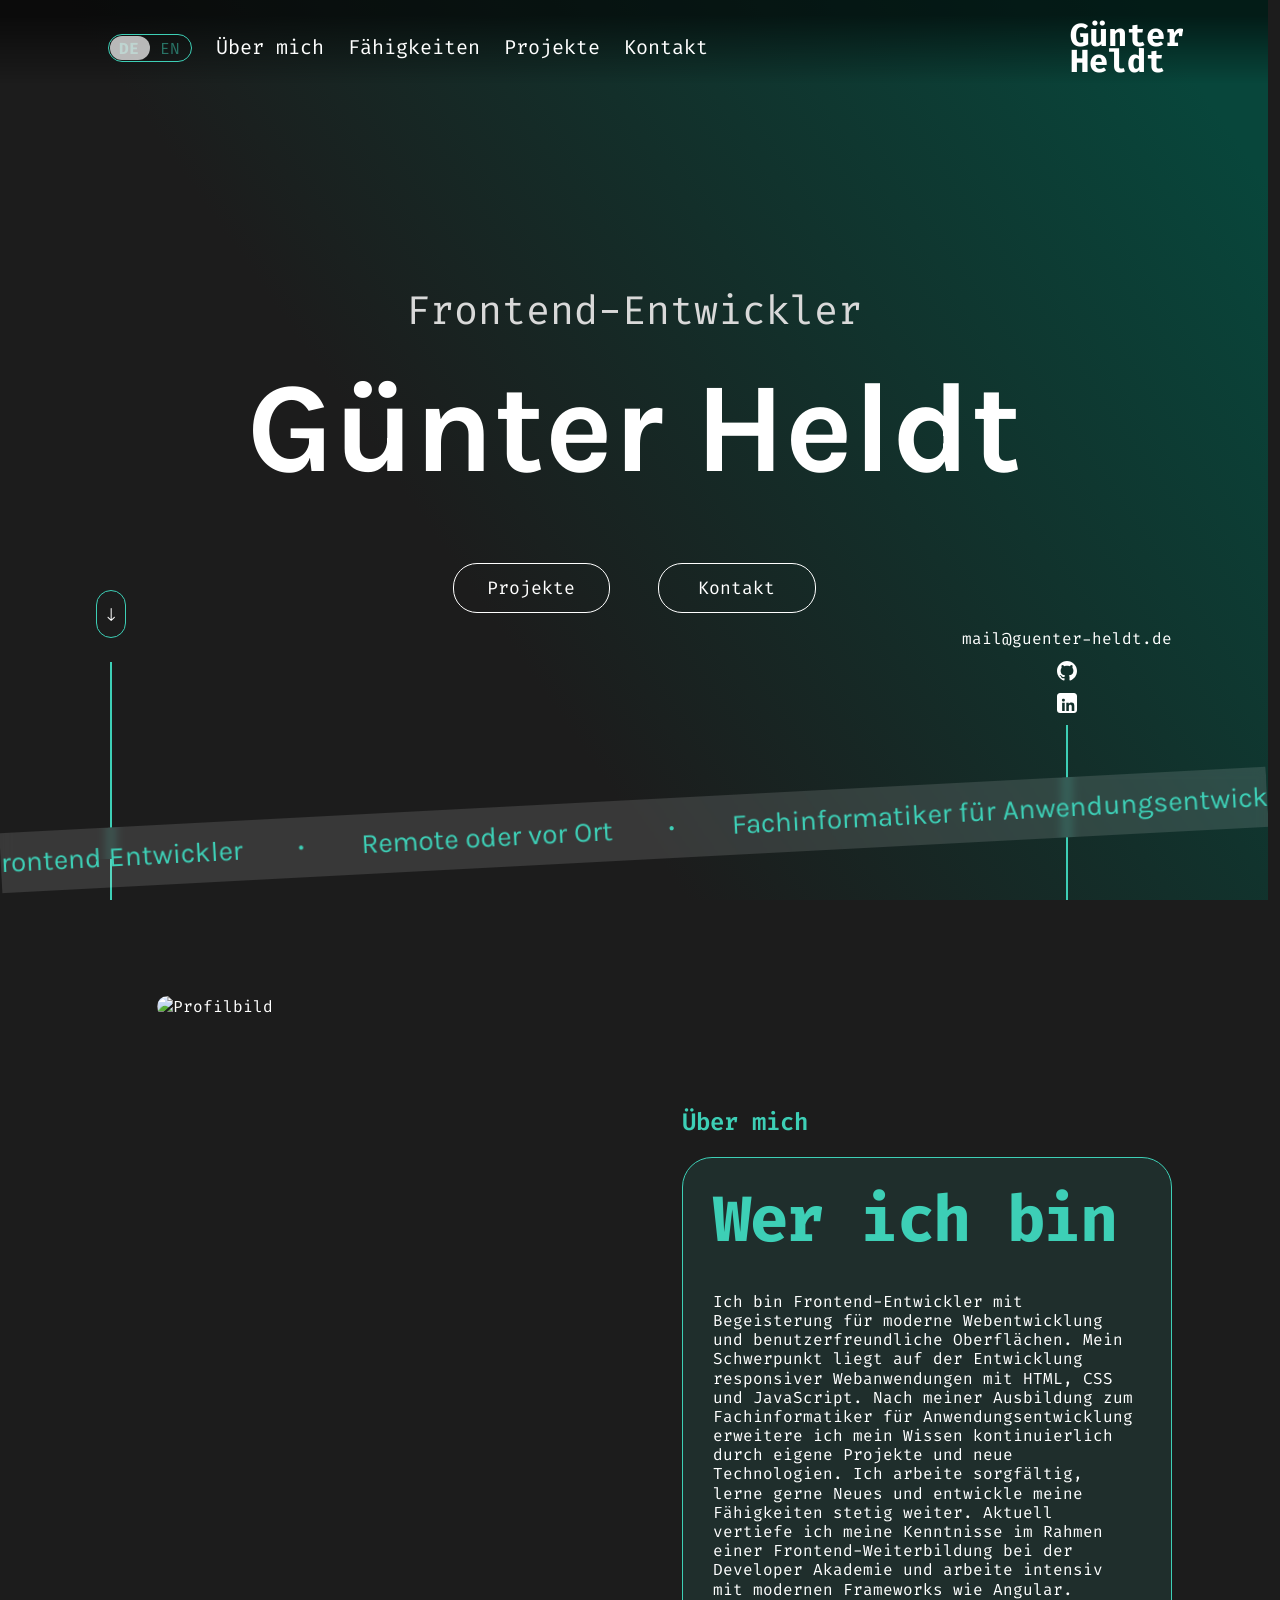
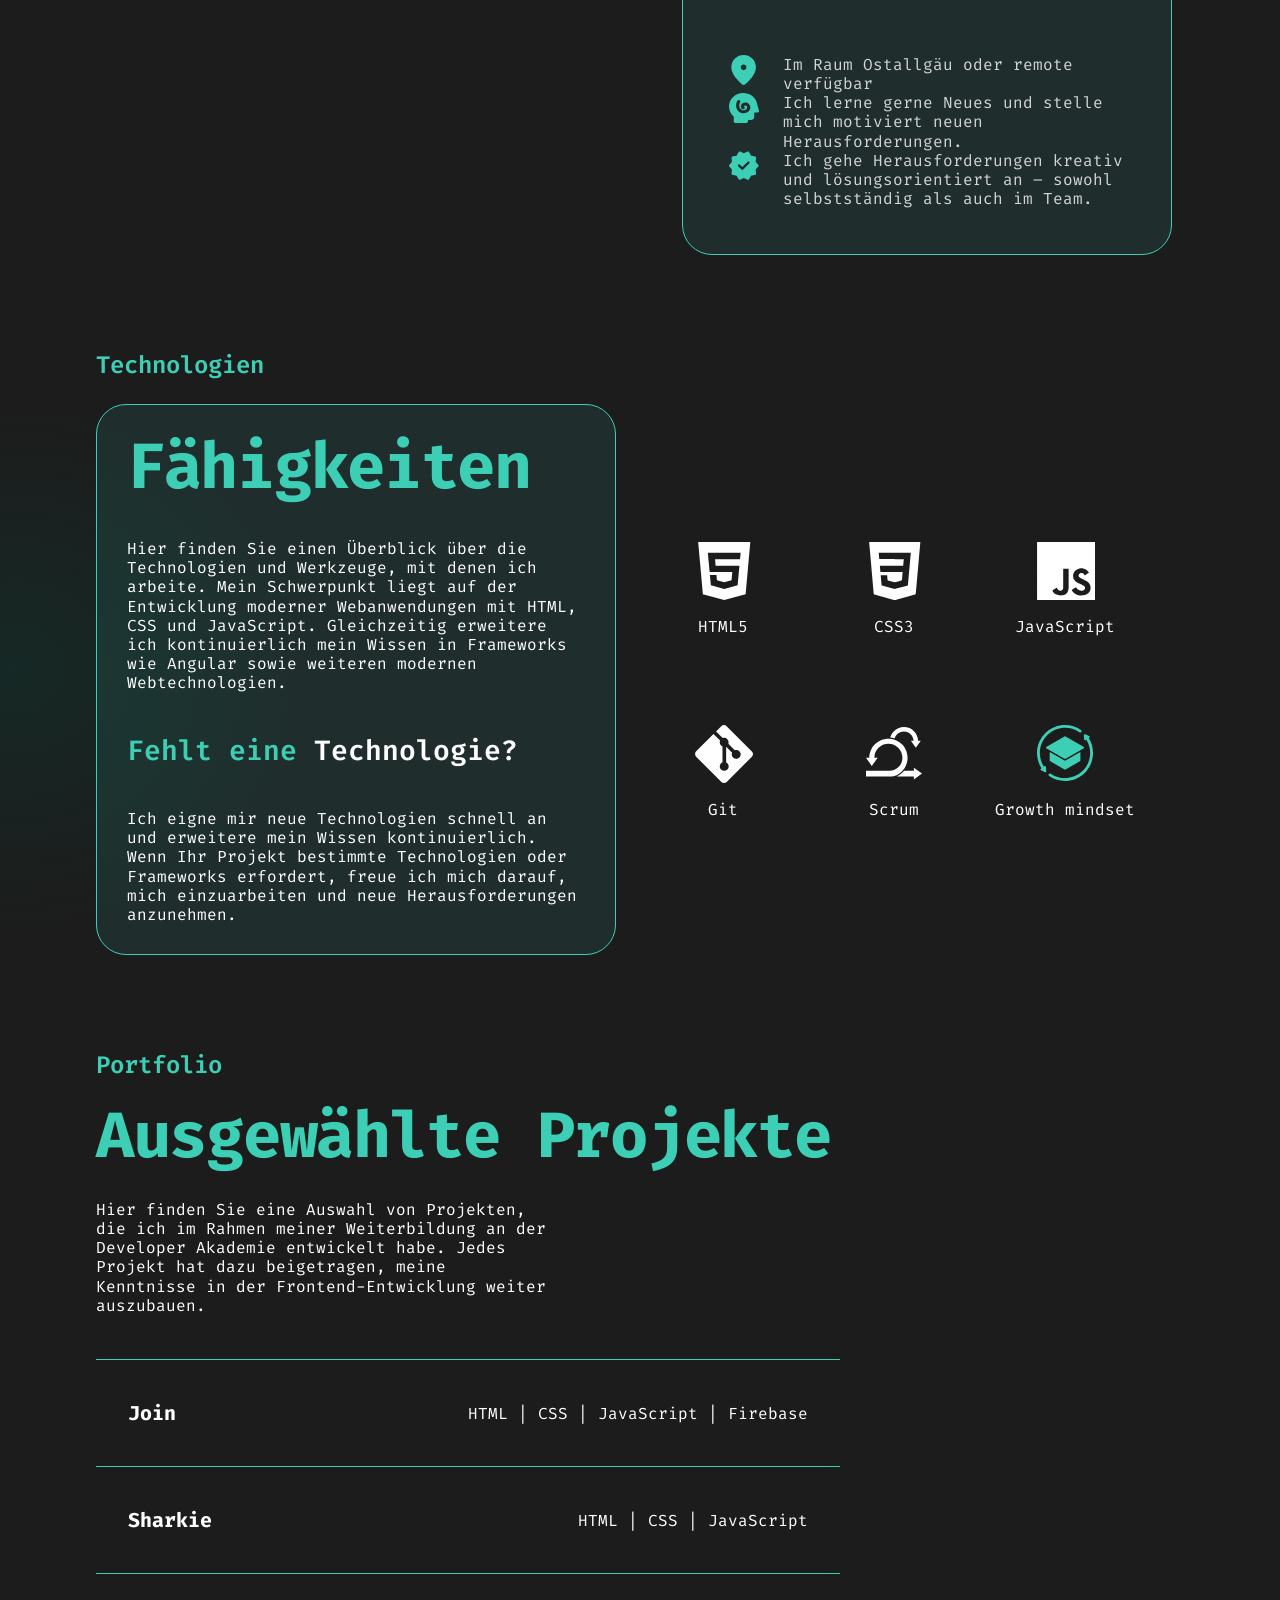
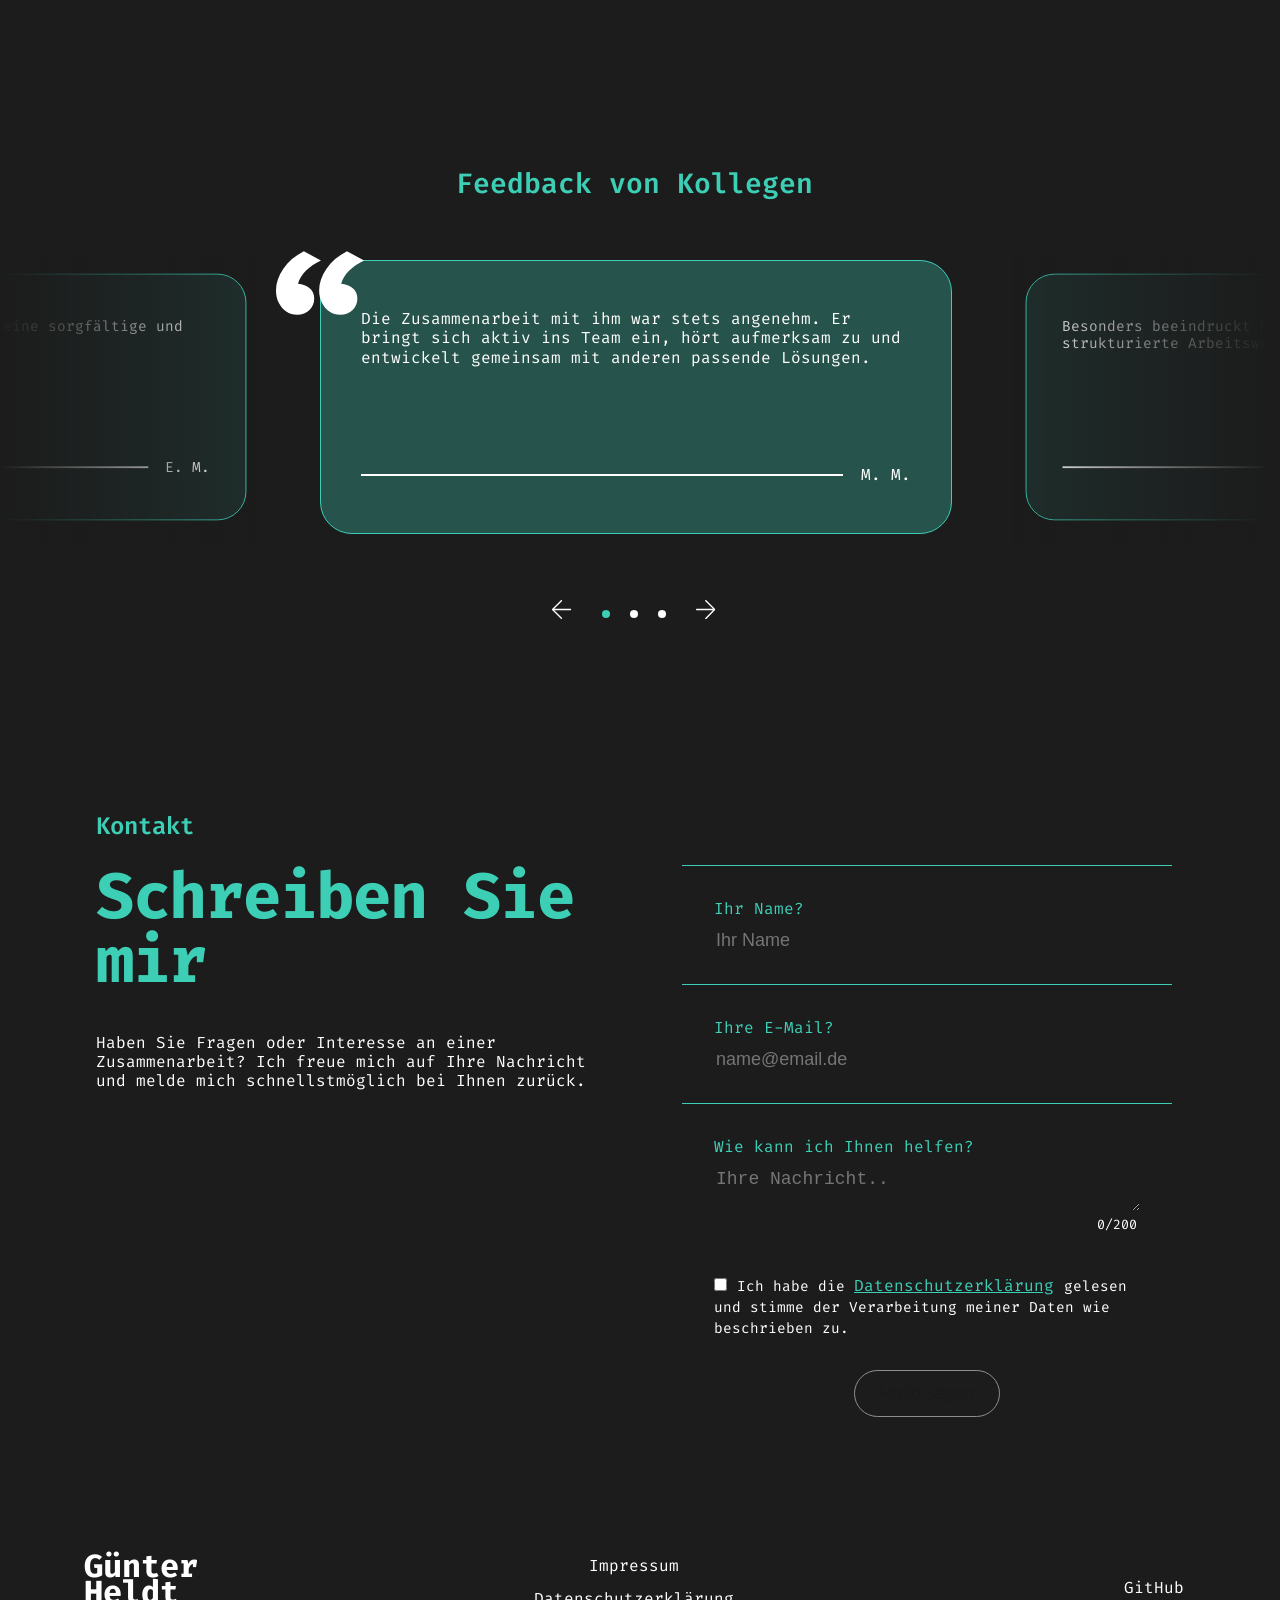
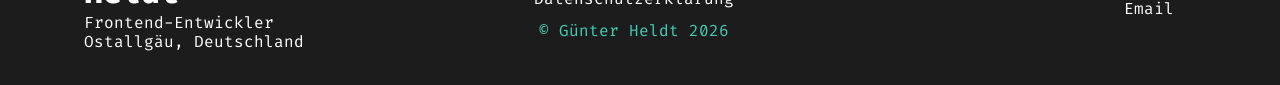
==== commit 02804293: "refactor: skills hover effect" ====
--- a/index.html
+++ b/index.html
@@ -40,13 +40,14 @@
     <script src="assets/icons/svg-library.js" defer></script>
     <script src="scripts/home-section.js" defer></script>
     <script src="scripts/aboutme-section.js" defer></script>
-    <script src="scripts/skill-section.js" defer></script>
+    <script src="scripts/skills-section.js" defer></script>
     <script src="scripts/projects-section.js" defer></script>
     <script src="scripts/recommendation-section.js" defer></script>
     <script src="scripts/contact-section.js" defer></script>
     <script src="scripts/i18n.js" defer></script>
     <script src="scripts/dialog.js" defer></script>
     <script src="scripts/templates/project-template.js" defer></script>
+    <script src="scripts/templates/skills-template.js" defer></script>
     <script src="scripts/footer.js" defer></script>
     <script src="script.js" defer></script>
   </head>
--- a/style/skills-section.css
+++ b/style/skills-section.css
@@ -58,3 +58,74 @@
   text-align: center;
   white-space: nowrap;
 }
+
+.skill-icon {
+  position: relative;
+  width: 60px;
+  height: 60px;
+}
+
+.skill-item-growth svg {
+  color: var(--color-teal-100);
+}
+
+.skill-icon-hover {
+  position: absolute;
+  top: -80px;
+  left: -5px;
+
+  width: 120px;
+  height: 100px;
+
+  opacity: 0;
+  transition: opacity 0.25s ease;
+
+  pointer-events: none;
+}
+
+.skill-item-growth:hover .skill-icon-hover {
+  opacity: 1;
+}
+
+.skill-icon-hover > svg {
+  position: absolute;
+  inset: 0;
+  width: 120px;
+  height: 100px;
+}
+
+.skill-icon-hover-content {
+  position: absolute;
+  inset: 0;
+
+  display: flex;
+  flex-direction: column;
+  justify-content: center;
+  align-items: center;
+
+  padding: 5px 12px 20px;
+
+  z-index: 1;
+}
+
+.skill-icon-hover-content p {
+  margin: 0;
+  font-family: "Karla";
+  font-size: 14px;
+  line-height: 1.2;
+  color: var(--color-dark-100);
+  text-align: center;
+}
+
+.skill-icon-hover-skills {
+  margin-top: 8px;
+
+  display: flex;
+  gap: 10px;
+}
+
+.skill-icon-hover-skills svg {
+  width: 22px;
+  height: 22px;
+  color: var(--color-dark-100);
+}
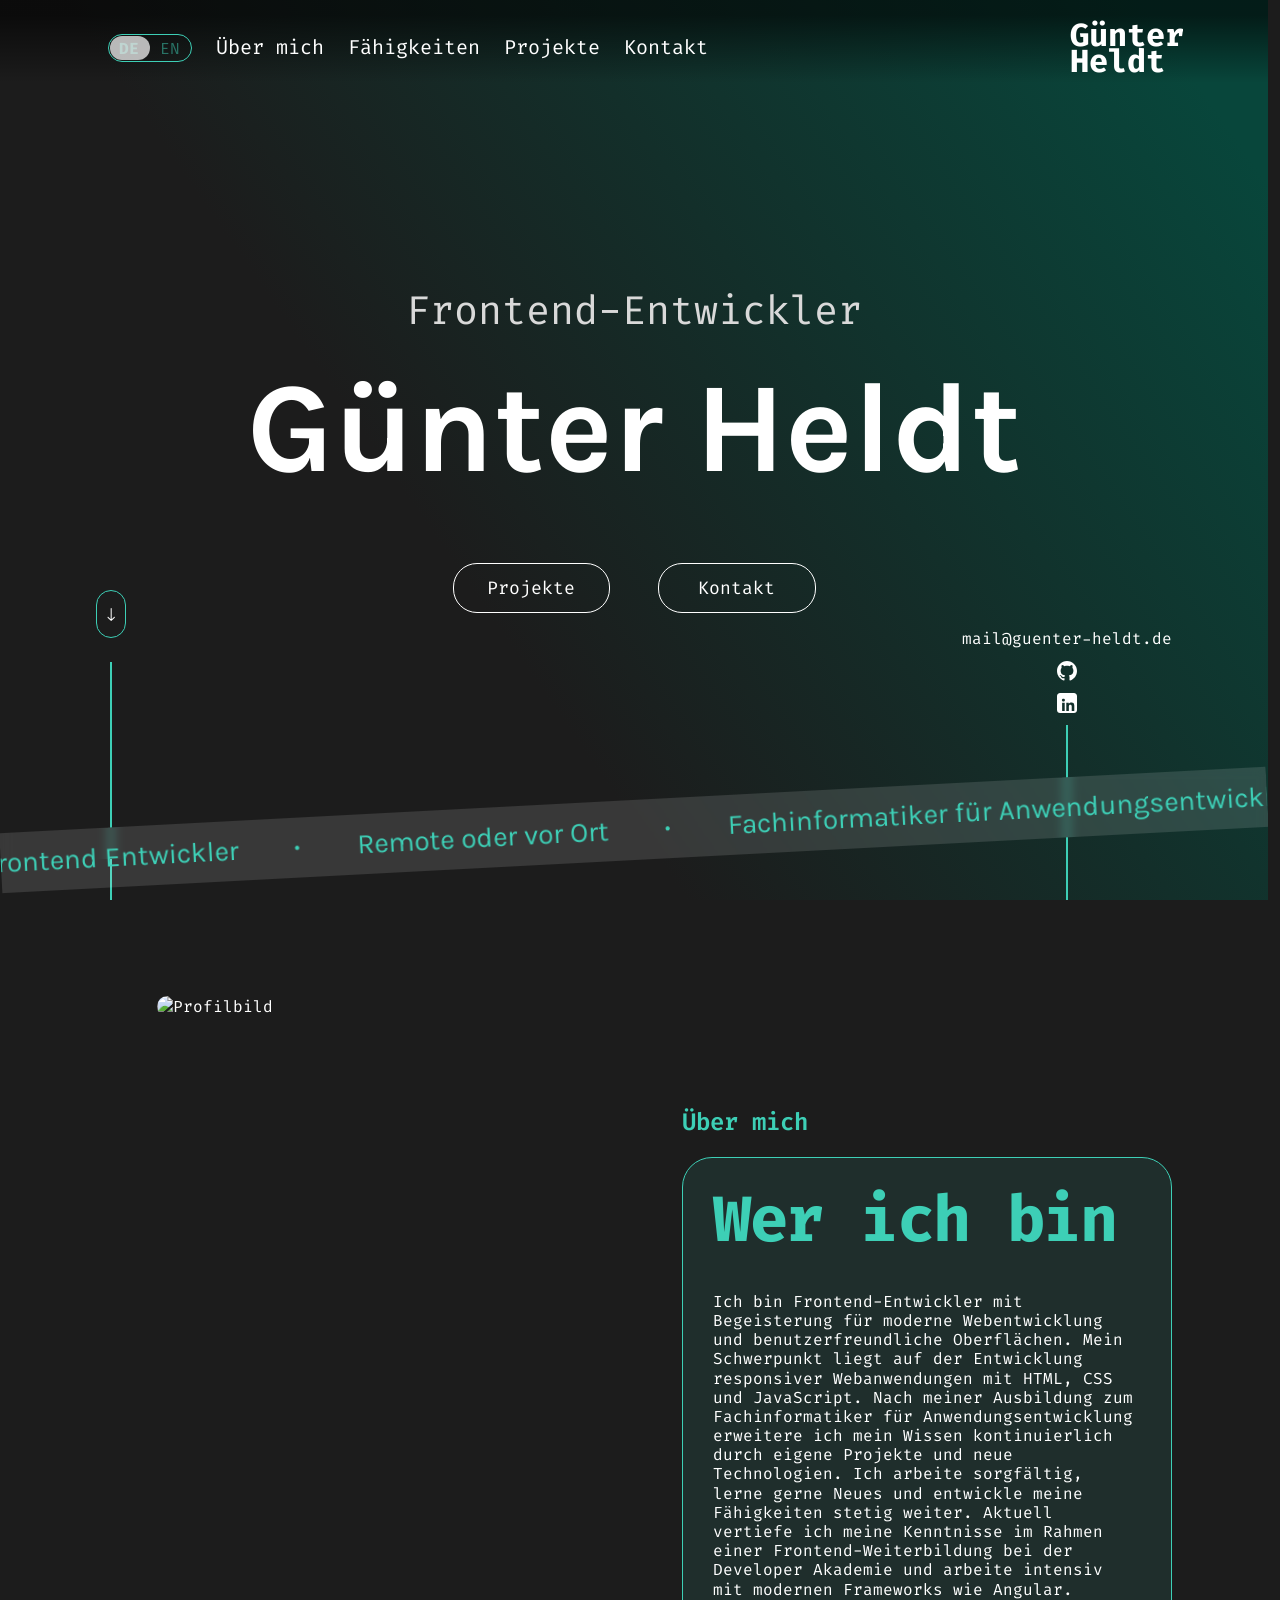
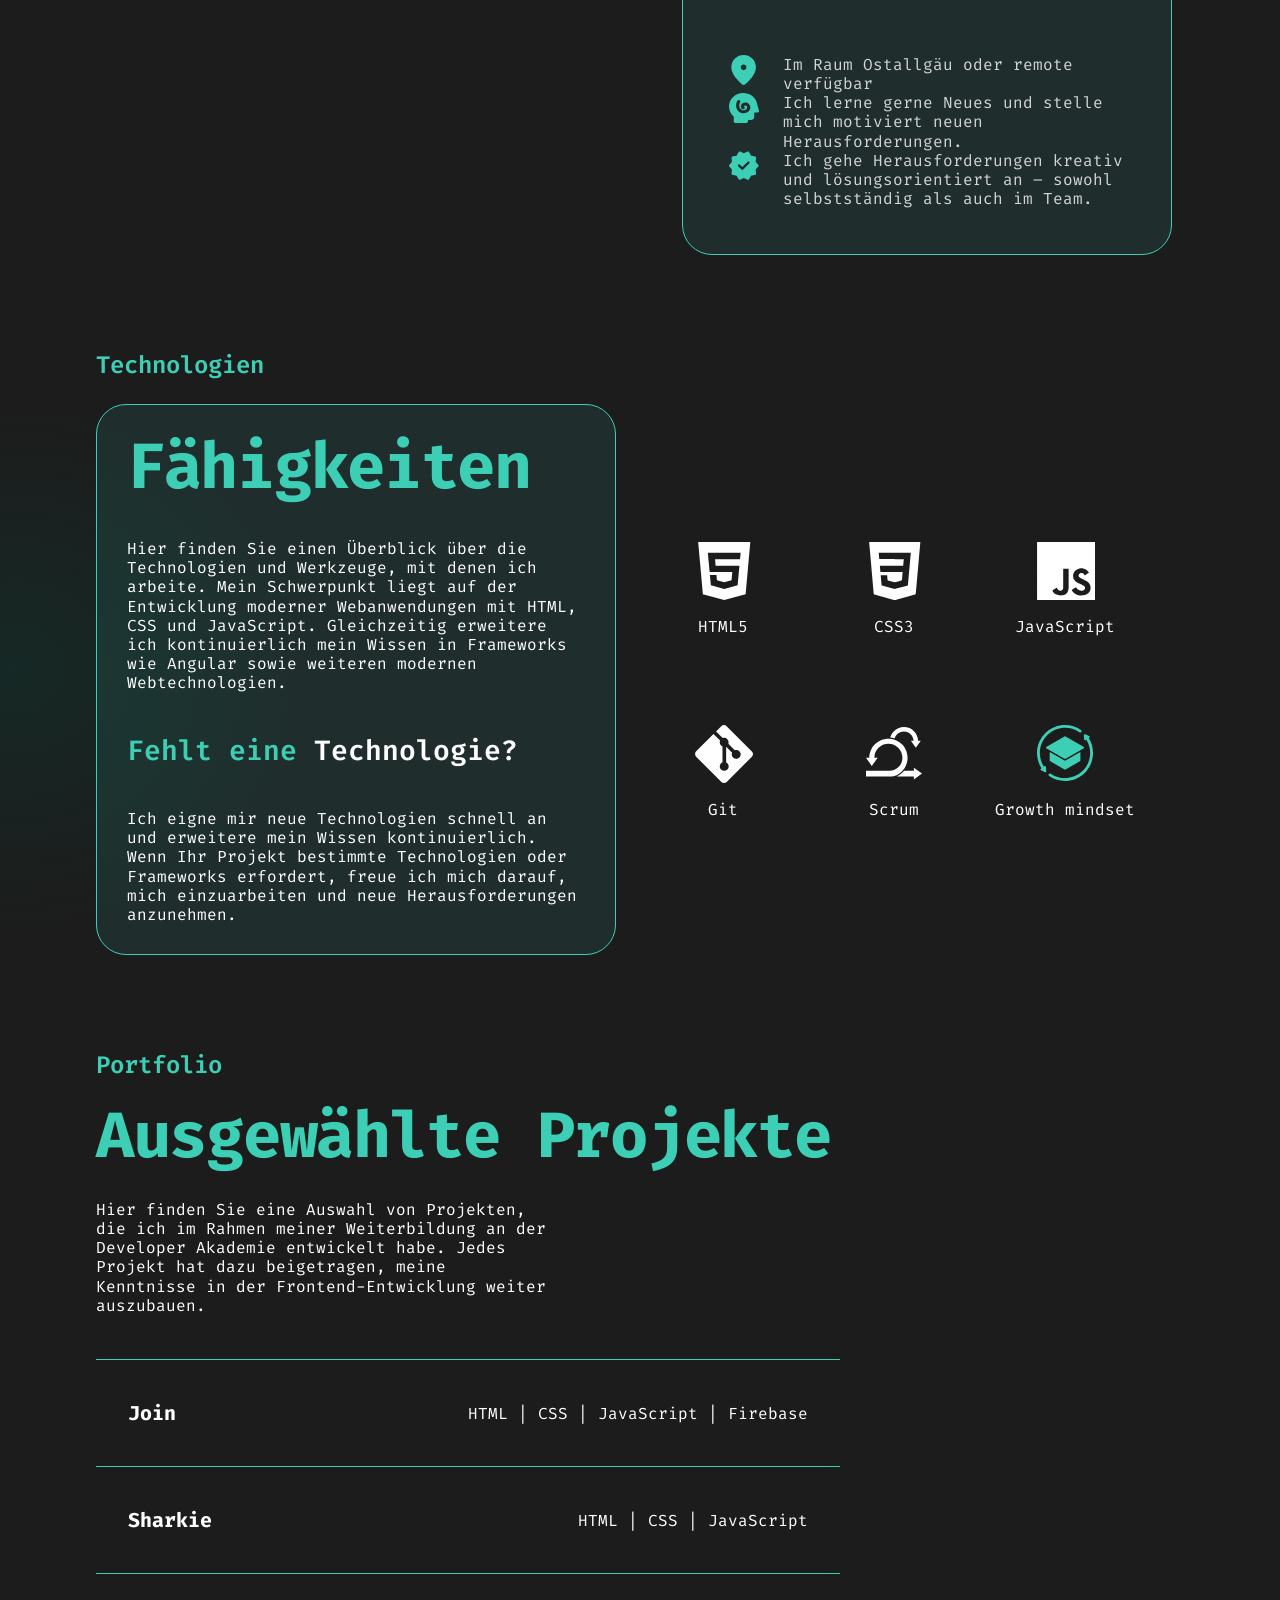
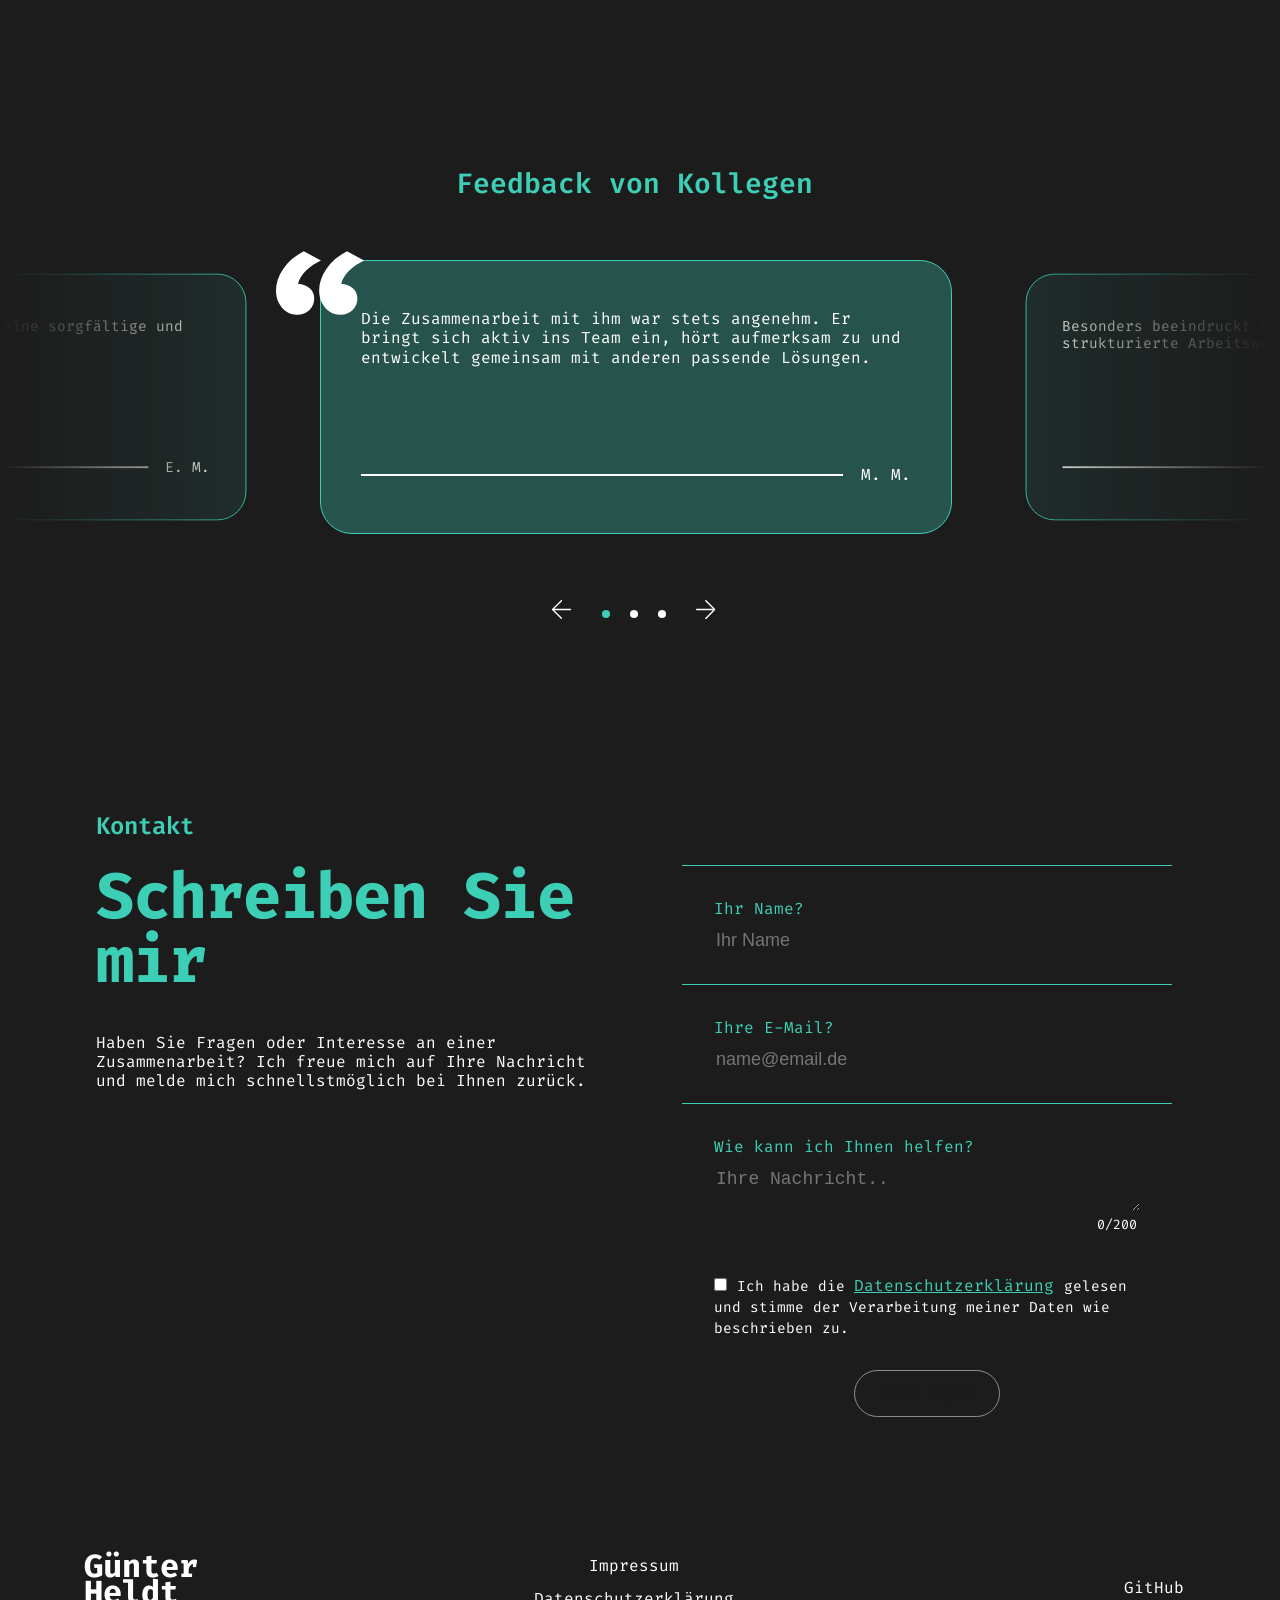
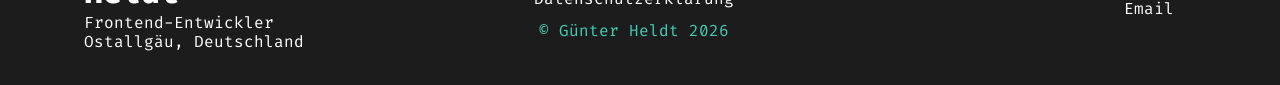
==== commit 21b7963e: "refactor skill hover effect style links translation" ====
--- a/index.html
+++ b/index.html
@@ -61,10 +61,10 @@
             <span class="en">EN</span>
           </label>
           <ul class="nav-links" id="nav-links">
-            <li><a href="#aboutme" data-key="about-me">Über mich</a></li>
-            <li><a href="#skills" data-key="skills">Fähigkeiten</a></li>
-            <li><a href="#projects" data-key="projects">Projekte</a></li>
-            <li><a href="#contact" data-key="contact">Kontakt</a></li>
+            <li><a data-key="about-me">Über mich</a></li>
+            <li><a data-key="skills">Fähigkeiten</a></li>
+            <li><a data-key="projects">Projekte</a></li>
+            <li><a data-key="contact">Kontakt</a></li>
           </ul>
         </div>
         <a href="/index.html" class="navbar-name-link">
@@ -84,10 +84,10 @@
         <h1 class="home-name" data-key="home-name">Günter Heldt</h1>
         <div class="title-buttons-container">
           <a class="home-button button" href="#projects">
-            <span class="home-button-text" data-text="Projekte" data-key="projects">Projekte</span>
+            <span class="home-button-text" data-text="Projekte" data-key="projects"></span>
           </a>
           <a class="home-button button" href="#contact">
-            <span class="home-button-text" data-text="Kontakt" data-key="contact">Kontakt</span>
+            <span class="home-button-text" data-text="Kontakt" data-key="contact"></span>
           </a>
         </div>
         <div class="info-strip">
--- a/style/responsive.css
+++ b/style/responsive.css
@@ -51,6 +51,10 @@
 
   section {
     padding: 0 72px;
+  }
+
+  .home-button .home-button-text {
+    animation: homeButtonSwap 4s ease-in-out infinite;
   }
 
   .aboutme-image-wrapper::after {
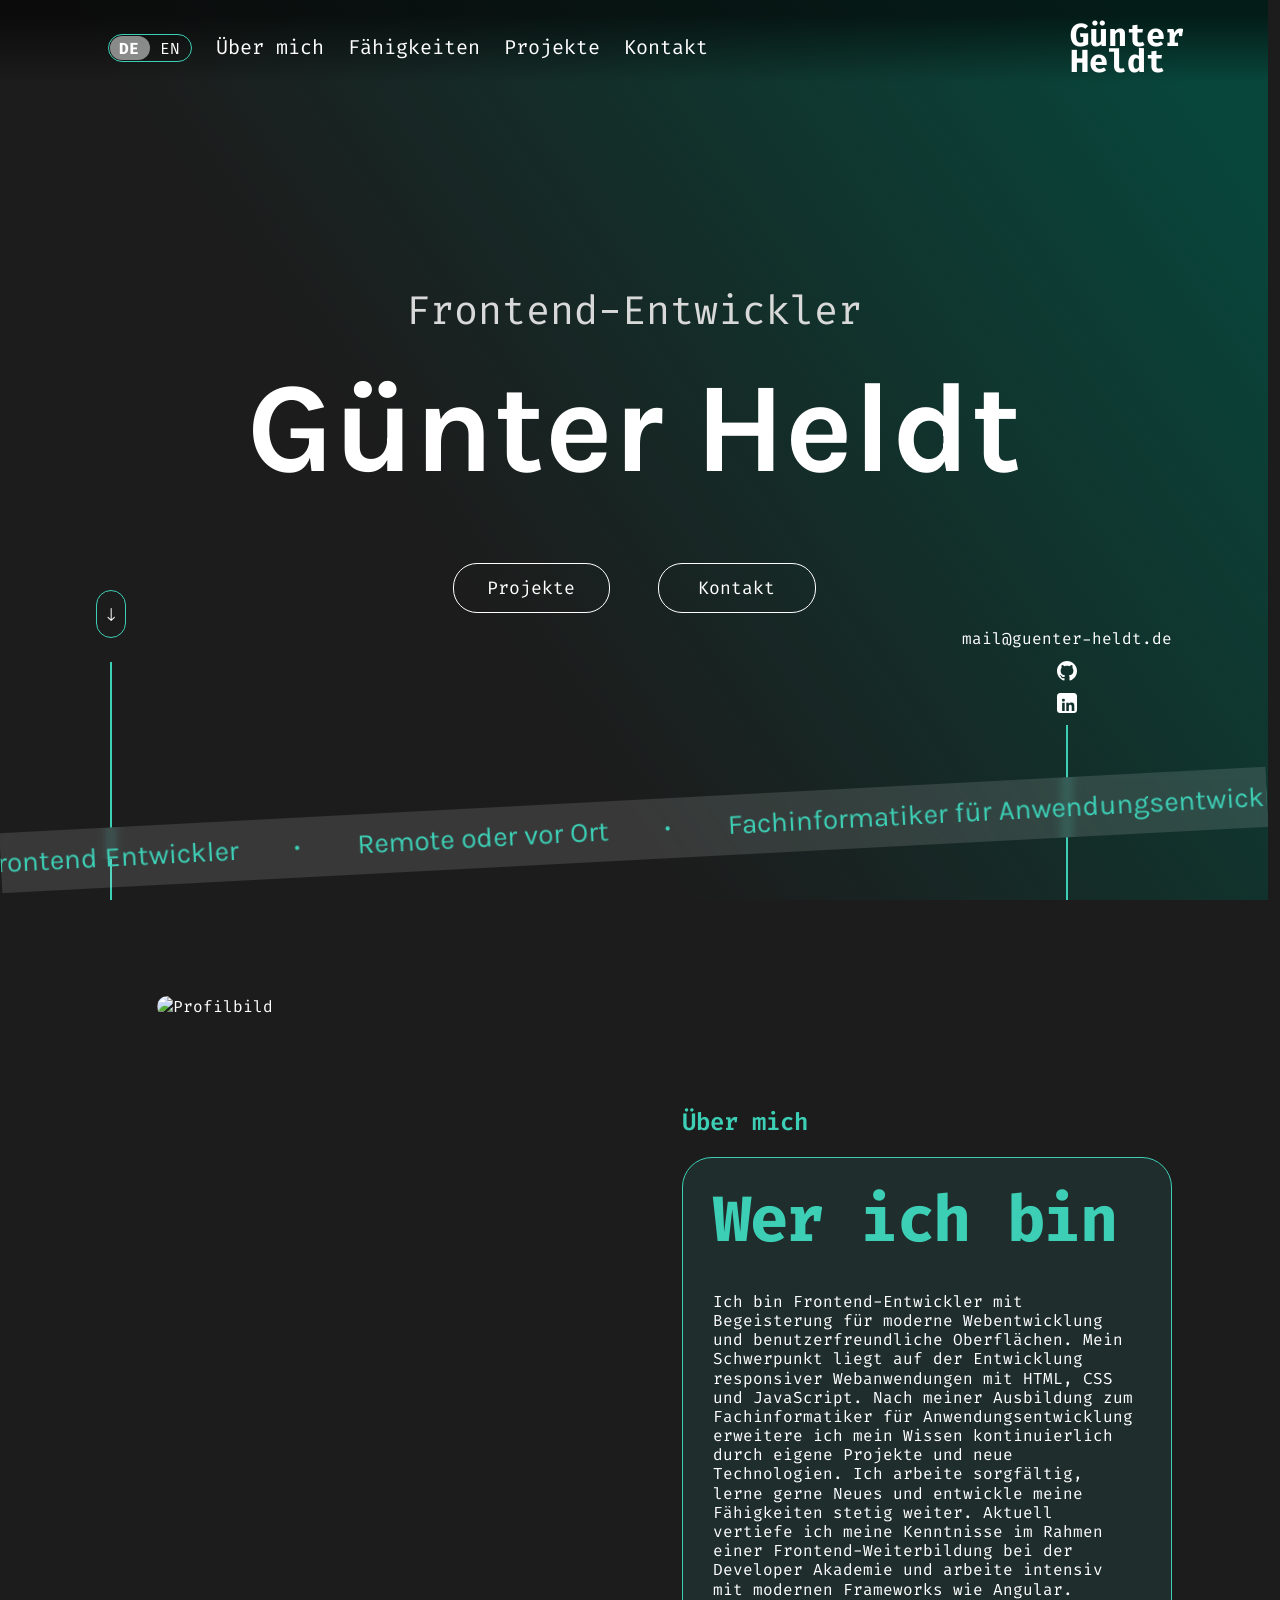
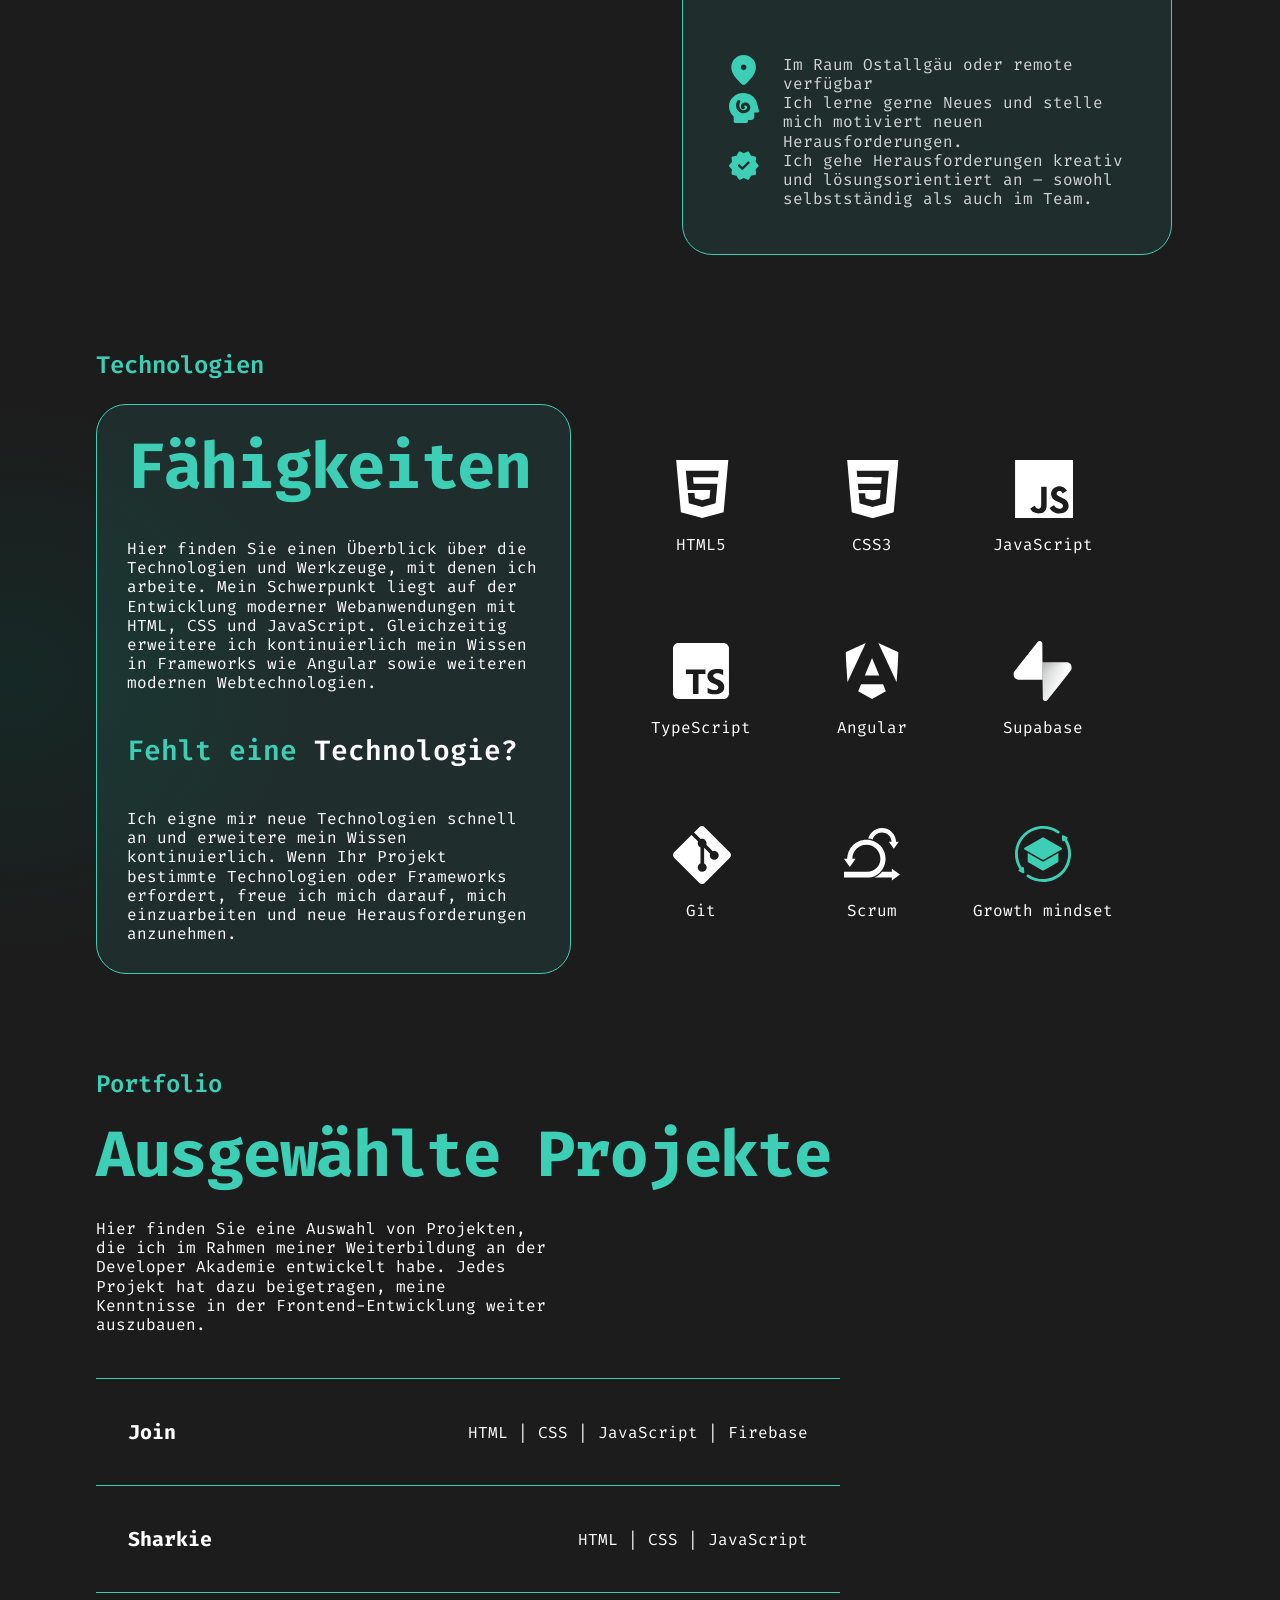
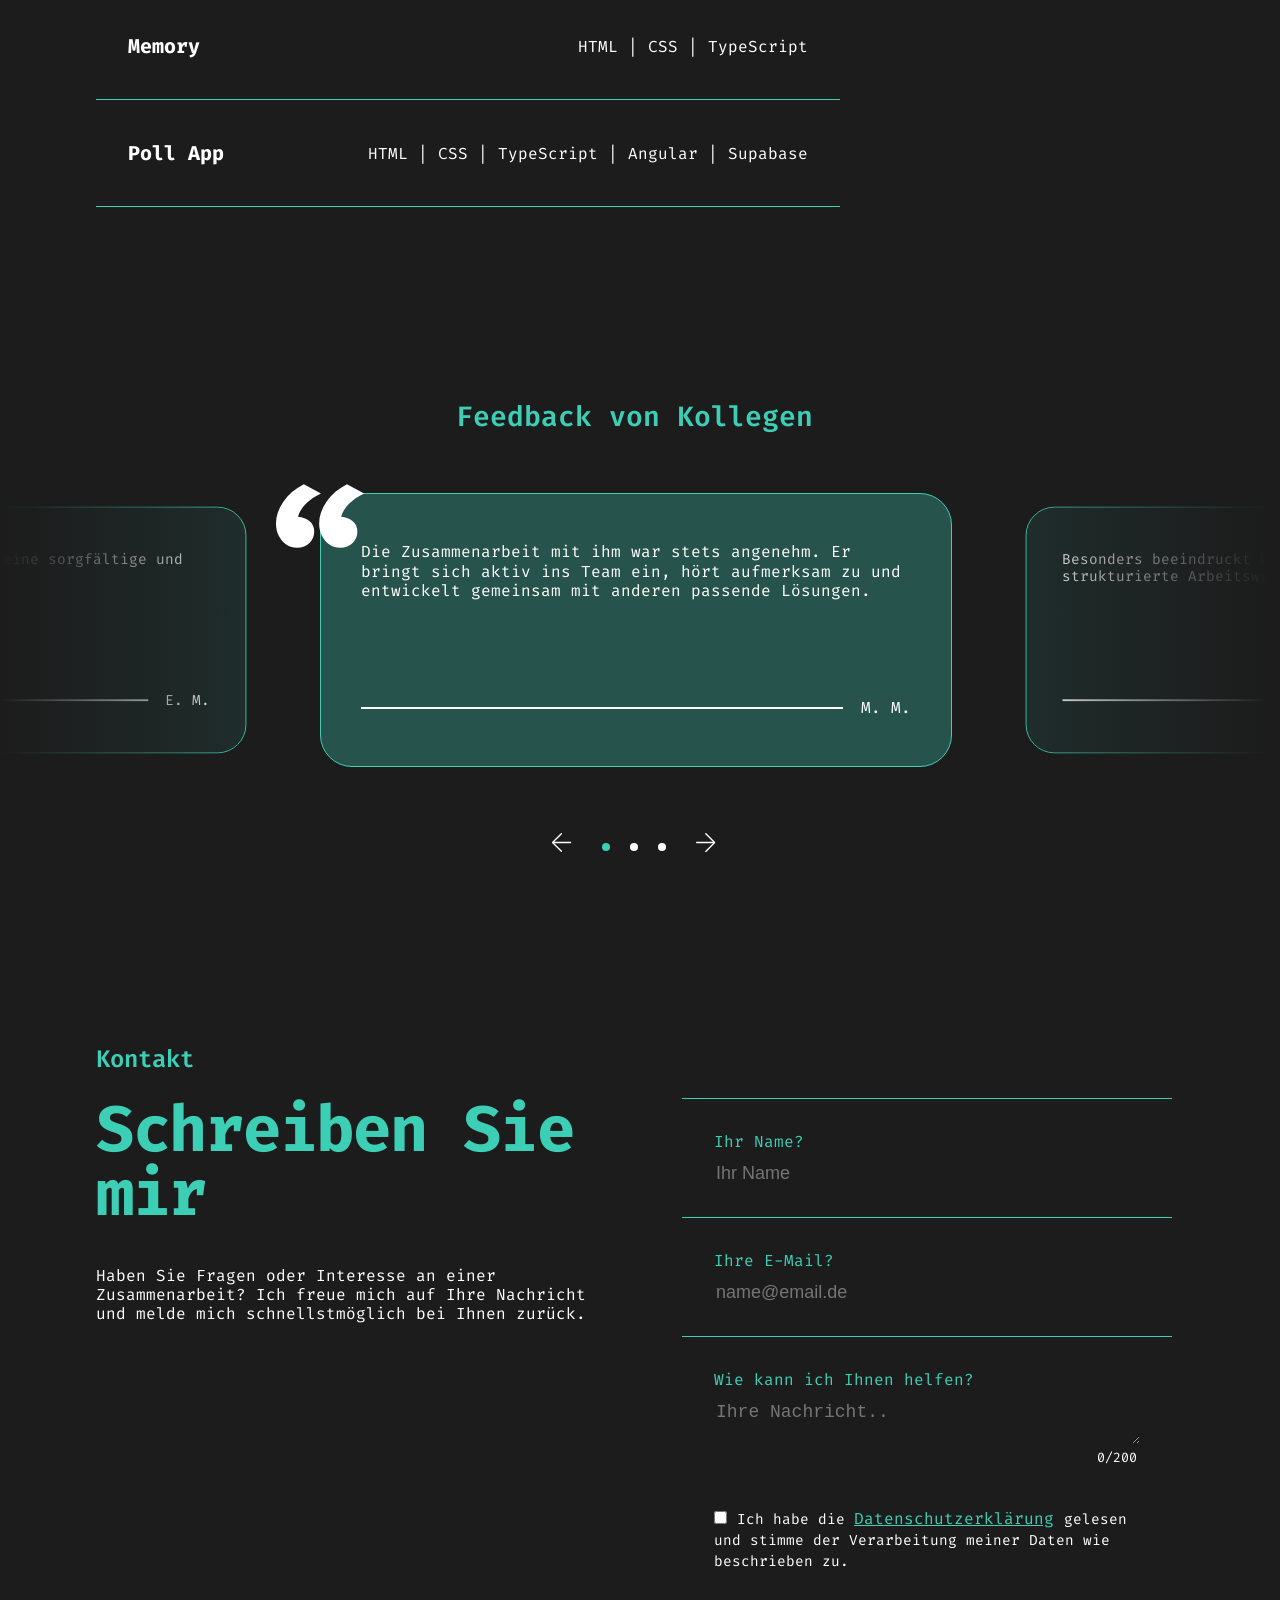
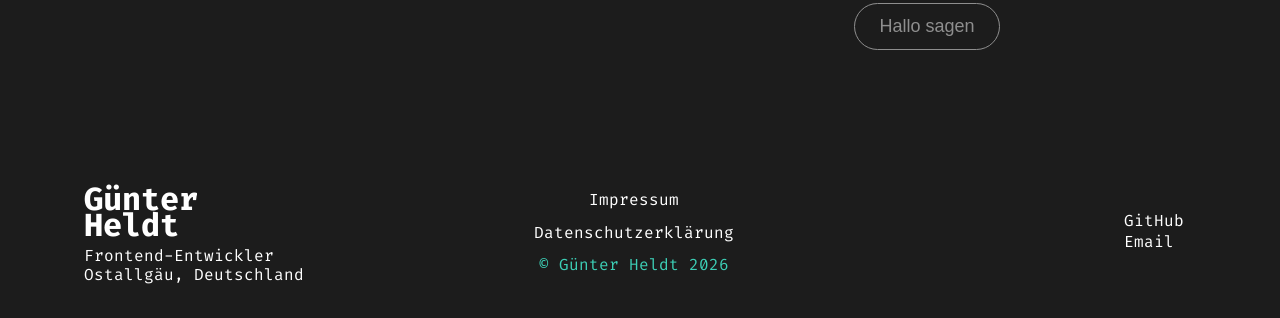
==== commit ca77301e: "update: projects skills" ====
--- a/index.html
+++ b/index.html
@@ -166,6 +166,8 @@
           <ul id="project-list" class="project-list">
             <li id="project-1" class="project-item"></li>
             <li id="project-2" class="project-item"></li>
+            <li id="project-3" class="project-item"></li>
+            <li id="project-4" class="project-item"></li>
           </ul>
           <div id="project-info-container" class="project-info-container"></div>
         </div>
--- a/style.css
+++ b/style.css
@@ -74,11 +74,14 @@
   align-items: center;
   font-family: "Fira Code";
 
-  overflow-x: hidden;
-
   gap: 96px;
 
   hyphens: auto;
+}
+
+html,
+body {
+  overflow-x: clip;
 }
 
 main {
--- a/style/skills-section.css
+++ b/style/skills-section.css
@@ -50,7 +50,7 @@
   transition: transform 0.3s ease;
 }
 
-.skill-item svg:hover {
+.skill-item:hover svg {
   scale: 1.1;
 }
 
--- a/style/projects-section.css
+++ b/style/projects-section.css
@@ -90,6 +90,14 @@
 }
 
 .project-2 {
+  align-self: center;
+}
+
+.project-3 {
+  align-self: center;
+}
+
+.project-4 {
   align-self: flex-end;
 }
 
--- a/style/contact-section.css
+++ b/style/contact-section.css
@@ -103,6 +103,7 @@
   align-self: center;
   padding: 12px 24px;
   border: 1px solid var(--color-white-100);
+  color: var(--color-white-100);
   border-radius: 24px;
 }
 
--- a/style/nav-footer.css
+++ b/style/nav-footer.css
@@ -52,7 +52,7 @@
   position: absolute;
   top: 1px;
   left: 1px;
-  background: var(--color-white-70);
+  background: var(--color-white-50);
   border-radius: 80px;
   transition: transform 0.4s ease;
 }
@@ -83,11 +83,12 @@
 .en {
   width: 20px;
   text-align: center;
-  color: var(--color-teal-50);
+  color: var(--color-white-100);
 }
 
 .de {
   font-weight: 700;
+  color: var(--color-white-100);
 }
 
 .input-language-toggle:checked + .switch .en {
